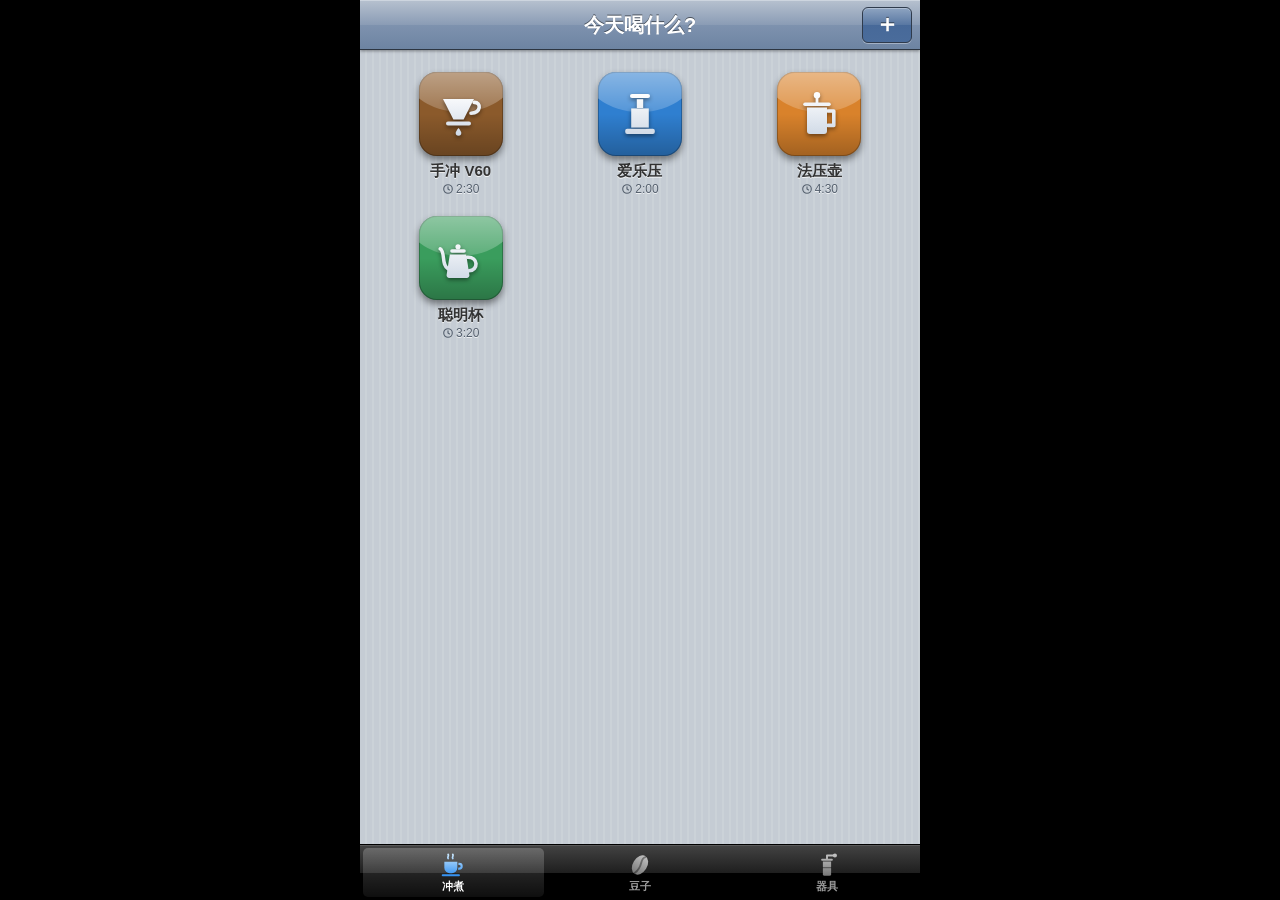
==== index.html @ d9795cc9 "Replace emoji with drawn vector icons and tighten layout for large Android phones Co-Authored-By: Cl" ====
<!doctype html>
<html lang="zh-CN">
<head>
<meta charset="utf-8">
<meta name="viewport" content="width=device-width, initial-scale=1, viewport-fit=cover, user-scalable=no">
<meta name="apple-mobile-web-app-capable" content="yes">
<meta name="theme-color" content="#6d84a2">
<title>冲煮小助手</title>
<style>
:root{
  --ink:#1c1c1c; --muted:#6d6d72; --detail:#385487; --cell:#fff; --cellline:#c8c7cc; --edge:#a9abae;
  --stripe1:#c5ccd4; --stripe2:#cbd2d8;
  --pour:#3aa0f2; --wait:#f0ad25; --stir:#4cc26f; --press:#a57be8; --ready:#f08a3c; --water:#4aa8ea;
}
*{box-sizing:border-box;-webkit-tap-highlight-color:transparent}
html,body{margin:0;height:100%;overflow:hidden;background:#000}
body{font-family:"Helvetica Neue",Helvetica,"PingFang SC","Microsoft YaHei",Arial,sans-serif;color:var(--ink);
  -webkit-user-select:none;user-select:none}
button{font:inherit;color:inherit;border:0;background:none;cursor:pointer;padding:0}
#stage{position:relative;height:100vh;height:100dvh;max-width:560px;margin:0 auto;overflow:hidden;background:#000}
.page{position:absolute;inset:0;display:flex;flex-direction:column;
  background:repeating-linear-gradient(90deg,var(--stripe1) 0 5px,var(--stripe2) 5px 7px)}
.body{flex:1;overflow-y:auto;-webkit-overflow-scrolling:touch;padding:14px 12px 20px}

/* 转场动画:推入、退回、从下方升起 */
.in-push{animation:inR .36s cubic-bezier(.25,.1,.25,1)}
.out-push{animation:outL .36s cubic-bezier(.25,.1,.25,1) forwards}
.in-pop{animation:inL .36s cubic-bezier(.25,.1,.25,1)}
.out-pop{animation:outR .36s cubic-bezier(.25,.1,.25,1) forwards}
.in-up{animation:inU .4s cubic-bezier(.25,.1,.25,1);z-index:2}
.out-down{animation:outD .4s cubic-bezier(.25,.1,.25,1) forwards;z-index:2}
.in-fade{animation:fade .25s ease}
@keyframes inR{from{transform:translateX(100%)}}
@keyframes outL{to{transform:translateX(-100%)}}
@keyframes inL{from{transform:translateX(-100%)}}
@keyframes outR{to{transform:translateX(100%)}}
@keyframes inU{from{transform:translateY(100%)}}
@keyframes outD{to{transform:translateY(100%)}}
@keyframes fade{from{opacity:0}}

/* 导航栏 */
.nav{flex:none;height:calc(50px + env(safe-area-inset-top));padding:env(safe-area-inset-top) 8px 0;
  display:grid;grid-template-columns:1fr auto 1fr;align-items:center;gap:6px;
  background:linear-gradient(#b5c0ce 0%,#8a9cb5 50%,#7e92ae 50%,#6d84a2 100%);
  border-top:1px solid #cdd5df;border-bottom:1px solid #2d3642;box-shadow:0 1px 3px rgba(0,0,0,.4);z-index:1}
.nav h1{margin:0;font-size:20px;font-weight:bold;color:#fff;text-shadow:0 -1px 0 rgba(0,0,0,.5);
  white-space:nowrap;overflow:hidden;text-overflow:ellipsis;max-width:56vw;text-align:center}
.nb{height:36px;min-width:48px;padding:0 12px;border-radius:6px;color:#fff;font-weight:bold;font-size:14px;
  text-shadow:0 -1px 0 rgba(0,0,0,.5);border:1px solid #2f3b4c;
  background:linear-gradient(#8ea4c1 0%,#5877a2 50%,#476999 50%,#4a6c9b 100%);
  box-shadow:0 1px 0 rgba(255,255,255,.35),inset 0 1px 0 rgba(255,255,255,.3)}
.nb:active{background:linear-gradient(#6b7f9a,#2f4a73)}
.nb.back{justify-self:start;padding-left:20px;clip-path:polygon(14px 0,100% 0,100% 100%,14px 100%,0 50%);border-radius:0 7px 7px 0}
.nb.right{justify-self:end}
.nb.plus{font-size:24px;line-height:1;padding:0 12px 3px}

/* 底部标签栏 */
.tabs{flex:none;display:flex;height:calc(56px + env(safe-area-inset-bottom));padding-bottom:env(safe-area-inset-bottom);
  background:linear-gradient(#434343 0%,#1f1f1f 50%,#000 50%,#000 100%);border-top:1px solid #000;box-shadow:inset 0 1px 0 #5a5a5a}
.tabs button{flex:1;margin:3px 3px;border-radius:5px;color:#9a9a9a;font-size:11px;font-weight:bold;
  display:flex;flex-direction:column;align-items:center;justify-content:center;gap:1px}
.tabs button.on{color:#fff;background:linear-gradient(rgba(255,255,255,.22),rgba(255,255,255,.06))}

/* 主屏图标 */
.icons{display:grid;grid-template-columns:repeat(3,1fr);gap:20px 6px;padding:8px 2px}
.app{display:flex;flex-direction:column;align-items:center;gap:6px}
.app:active .ico{filter:brightness(.6)}
.ico{width:84px;height:84px;border-radius:18px;position:relative;display:grid;place-items:center;font-size:48px;
  background:var(--k,#8b5a2b);overflow:hidden;
  box-shadow:0 4px 7px rgba(0,0,0,.45),inset 0 0 0 1px rgba(0,0,0,.25)}
.ico::before{content:"";position:absolute;left:-20%;right:-20%;top:-62%;height:110%;border-radius:50%;
  background:linear-gradient(rgba(255,255,255,.75),rgba(255,255,255,.18))}
.ico::after{content:"";position:absolute;inset:0;background:linear-gradient(rgba(0,0,0,0) 50%,rgba(0,0,0,.25))}
.ico .i{position:relative;z-index:1;filter:drop-shadow(0 2px 2px rgba(0,0,0,.45))}
.ico.sm{width:68px;height:68px;font-size:38px;border-radius:15px}
.app .nm{font-size:15px;font-weight:bold;color:#333;text-shadow:0 1px 0 rgba(255,255,255,.8)}
.app .tm{font-size:12px;color:#55606e;margin-top:-5px;text-shadow:0 1px 0 rgba(255,255,255,.7)}

/* 分组表格 */
.gh{font-size:15px;font-weight:bold;color:#4c566c;text-shadow:0 1px 0 #fff;margin:18px 10px 7px}
.group{background:var(--cell);border:1px solid var(--edge);border-radius:11px;overflow:hidden;box-shadow:0 1px 0 rgba(255,255,255,.8)}
.row{display:flex;align-items:center;gap:10px;min-height:50px;padding:6px 12px;width:100%;text-align:left;
  border-top:1px solid var(--cellline);font-size:17px;font-weight:bold;text-decoration:none;color:var(--ink)}
.row:first-child{border-top:0}
button.row:active,a.row:active{background:linear-gradient(#058cf5,#015de6);color:#fff}
button.row:active .sub,a.row:active .sub,button.row:active .chev{color:#fff}
.row .ri{font-size:24px;width:30px;text-align:center;flex:none}
.row .tx{flex:1;min-width:0}
.row .sub{display:block;font-size:13px;font-weight:normal;color:var(--muted);margin-top:2px}
.row .chev{color:#8e8e93;font-size:24px;flex:none}
.row.add{color:var(--detail)}
.row select{flex:1;min-width:0;height:38px;border:0;background:transparent;font:inherit;font-size:16px;font-weight:normal;
  color:var(--detail);text-align:right;text-align-last:right;direction:rtl}
.row select option{direction:ltr}
.row .rl{flex:none}
.empty{text-align:center;color:#55606e;text-shadow:0 1px 0 rgba(255,255,255,.8);padding:40px 10px 20px}
.empty .e{font-size:64px}.empty .t{font-size:19px;font-weight:bold;margin-top:6px}

/* 配方页 */
.hero{display:flex;align-items:center;gap:14px;padding:2px 4px 12px}
.stepper{flex:1;display:flex;align-items:center;justify-content:space-between;gap:6px}
.stepper .show{flex:1;text-align:center;font-size:28px;min-width:0;white-space:nowrap}
.stepper .show .i{margin:0 1px;filter:drop-shadow(0 1px 0 rgba(255,255,255,.7))}
.rb{width:52px;height:52px;border-radius:50%;flex:none;color:#fff;font-size:30px;font-weight:bold;line-height:1;
  text-shadow:0 -1px 0 rgba(0,0,0,.4);border:1px solid rgba(0,0,0,.45);
  background:linear-gradient(rgba(255,255,255,.55) 0%,rgba(255,255,255,.15) 50%,rgba(255,255,255,0) 50%,rgba(0,0,0,.12) 100%),var(--k,#5877a2);
  box-shadow:0 2px 4px rgba(0,0,0,.4)}
.rb:active{filter:brightness(.7)}
.rb:disabled{opacity:.35}
.tiles{display:grid;grid-template-columns:1fr 1fr;gap:10px}
.tile{background:linear-gradient(#fff,#eef0f3);border:1px solid var(--edge);border-radius:11px;padding:7px 6px;text-align:center;
  box-shadow:0 1px 0 rgba(255,255,255,.8)}
.tile .emo{font-size:26px;line-height:1.2}
.tile .num{font-size:28px;font-weight:bold;line-height:1.15}
.tile .num small{font-size:14px;color:var(--muted);margin-left:2px}
.tile .lab{font-size:13px;color:var(--muted)}
.dots{display:flex;align-items:center;justify-content:center;gap:5px;height:31px}
.dots i{display:block;border-radius:50%;background:#c9ccd1;box-shadow:inset 0 1px 1px rgba(0,0,0,.3)}
.dots i.on{background:#c8732d}
.path{display:flex;flex-wrap:wrap;justify-content:center;align-items:center;gap:5px;margin:12px 0 0;font-size:22px}
.path .arrow{color:#6b7684;font-size:16px;align-self:center}
.foot{flex:none;padding:10px 12px calc(12px + env(safe-area-inset-bottom));
  background:linear-gradient(rgba(197,204,212,0),rgba(150,160,172,.9));}
.big{display:block;width:100%;min-height:58px;border-radius:12px;font-size:23px;font-weight:bold;color:#fff;
  text-shadow:0 -1px 0 rgba(0,0,0,.45);border:1px solid rgba(0,0,0,.5);
  background:linear-gradient(rgba(255,255,255,.5) 0%,rgba(255,255,255,.14) 50%,rgba(255,255,255,0) 50%,rgba(0,0,0,.14) 100%),var(--k,#2ea44f);
  box-shadow:0 2px 5px rgba(0,0,0,.45),inset 0 1px 0 rgba(255,255,255,.4)}
.big:active{filter:brightness(.7)}
.big.red{--k:#d5342b}.big.gray{--k:#7a8798}.big.sm{min-height:48px;font-size:18px}

/* 冲煮画面 */
.page.dark{background:radial-gradient(circle at 50% 30%,#4a4d52,#17181a 75%);color:#fff}
.brew{flex:1;display:flex;flex-direction:column;align-items:center;text-align:center;
  padding:calc(12px + env(safe-area-inset-top)) 14px calc(18px + env(safe-area-inset-bottom));min-height:0}
.btop{display:flex;align-items:center;width:100%;gap:10px}
.steps{display:flex;gap:5px;flex:1;justify-content:center}
.steps i{height:12px;flex:1;max-width:34px;border-radius:6px;background:#0c0c0c;box-shadow:inset 0 1px 2px #000,0 1px 0 rgba(255,255,255,.15)}
.steps i.on{background:linear-gradient(rgba(255,255,255,.5),rgba(255,255,255,0) 55%),var(--c)}
.act{font-size:60px;line-height:1.1;margin-top:auto;animation:bounce .5s cubic-bezier(.3,1.6,.5,1)}
@keyframes bounce{from{transform:scale(.2);opacity:0}}
.say{font-size:34px;font-weight:bold;color:var(--c);line-height:1.2;text-shadow:0 2px 3px rgba(0,0,0,.6)}
.goal{font-size:20px;font-weight:bold;min-height:28px}
.cupwrap{position:relative;margin:14px 0 12px 0}
.cup{width:150px;height:132px;border:6px solid #f2f2f2;border-top:0;border-radius:0 0 44px 44px;position:relative;overflow:hidden;
  background:rgba(255,255,255,.08);box-shadow:0 6px 12px rgba(0,0,0,.5)}
.fill{position:absolute;left:0;right:0;bottom:0;height:0;background:linear-gradient(90deg,rgba(255,255,255,.35),rgba(255,255,255,0) 40%),var(--water)}
.cup .g{position:absolute;inset:0;display:grid;place-items:center;font-size:32px;font-weight:bold;text-shadow:0 2px 3px rgba(0,0,0,.6)}
.cup .g small{font-size:16px}
.handle{position:absolute;right:-34px;top:20px;width:40px;height:58px;border:6px solid #f2f2f2;border-left:0;border-radius:0 32px 32px 0}
.lcd{font-size:56px;font-weight:bold;font-variant-numeric:tabular-nums;line-height:1;padding:6px 22px;border-radius:12px;
  background:linear-gradient(#0b0b0b,#262626);border:1px solid #000;box-shadow:inset 0 2px 6px #000,0 1px 0 rgba(255,255,255,.2);min-width:140px}
.next{font-size:16px;color:#c2c6cc;margin-top:8px;min-height:26px}
.ctrl{display:flex;gap:22px;justify-content:center;align-items:center;margin-top:auto;padding-top:10px}
.rb.xl{width:76px;height:76px;font-size:34px}
.done{flex:1;display:flex;flex-direction:column;align-items:center;justify-content:center;text-align:center;padding:20px}
.done .e{font-size:110px;line-height:1;animation:bounce .7s cubic-bezier(.3,1.6,.5,1)}
.done .t{font-size:38px;font-weight:bold;text-shadow:0 2px 3px rgba(0,0,0,.6)}
.done .left{font-size:17px;color:#d5d8dd;margin:8px 0 26px;min-height:28px}
.done .big+.big{margin-top:14px}

/* 表单 */
.fl{display:flex;align-items:center;gap:8px;min-height:50px;padding:4px 12px;border-top:1px solid var(--cellline);font-size:16px;font-weight:bold}
.fl:first-child{border-top:0}
.fl>span{flex:none;min-width:5.4em}
.fl input,.fl select{flex:1;min-width:0;height:40px;border:0;background:transparent;font:inherit;font-weight:normal;font-size:17px;
  color:var(--detail);-webkit-user-select:text;user-select:text;outline:none}
.seg{flex:1;display:flex;border:1px solid #6b7a90;border-radius:8px;overflow:hidden}
.seg button{flex:1;height:36px;font-size:15px;font-weight:bold;color:#4a5a73;background:linear-gradient(#fff,#dfe3e8);border-left:1px solid #6b7a90}
.seg button:first-child{border-left:0}
.seg button.on{color:#fff;text-shadow:0 -1px 0 rgba(0,0,0,.4);background:linear-gradient(#7c93b5 0%,#5877a2 50%,#476999 50%,#4a6c9b 100%)}
.emos{display:flex;gap:7px;flex-wrap:wrap;padding:10px 12px}
.emos button{width:48px;height:48px;border-radius:10px;border:1px solid var(--edge);background:linear-gradient(#fff,#e6e9ed);font-size:28px;display:grid;place-items:center}
.emos button.on{border:3px solid #015de6}
.srow{display:grid;grid-template-columns:1.35fr 1fr 1fr 44px;gap:5px;padding:6px 8px;border-top:1px solid var(--cellline);align-items:center}
.srow:first-child{border-top:0}
.srow input,.srow select{width:100%;height:40px;border:1px solid #b8bcc2;border-radius:8px;background:#fff;font:inherit;font-size:16px;padding:0 6px;
  color:var(--ink);box-shadow:inset 0 1px 3px rgba(0,0,0,.2);-webkit-user-select:text;user-select:text}
.srow .x{width:36px;height:36px;margin:auto;border-radius:50%;font-size:22px;color:#fff;font-weight:bold;border:1px solid #7d1711;
  background:linear-gradient(#f0837c,#d5342b)}
.shead{display:grid;grid-template-columns:1.35fr 1fr 1fr 44px;gap:5px;font-size:13px;color:#4c566c;padding:0 12px 5px}
.err{color:#b3261e;font-size:16px;font-weight:bold;text-align:center;min-height:26px;margin:12px 0 4px;text-shadow:0 1px 0 rgba(255,255,255,.8)}
.gap{height:14px}
@media (max-height:640px){.act{font-size:44px}.say{font-size:28px}.cup{height:104px}.lcd{font-size:44px}}
.i{width:1em;height:1em;flex:none;vertical-align:-.14em;fill:currentColor;stroke:currentColor;overflow:visible}
.c-blue{fill:url(#g-blue) #1b78dc;stroke:url(#g-blue) #1b78dc}
.c-amber{fill:url(#g-amber) #e8960a;stroke:url(#g-amber) #e8960a}
.c-green{fill:url(#g-green) #27994a;stroke:url(#g-green) #27994a}
.c-purple{fill:url(#g-purple) #7f52c6;stroke:url(#g-purple) #7f52c6}
.c-orange{fill:url(#g-orange) #e56f25;stroke:url(#g-orange) #e56f25}
.c-brown{fill:url(#g-brown) #63391a;stroke:url(#g-brown) #63391a}
.c-red{fill:url(#g-red) #cf2f27;stroke:url(#g-red) #cf2f27}
.c-slate{fill:url(#g-slate) #3f5880;stroke:url(#g-slate) #3f5880}
.c-white{fill:url(#g-white) #cfd9e6;stroke:url(#g-white) #cfd9e6}
.c-gray{fill:url(#g-gray) #737373;stroke:url(#g-gray) #737373}
.c-tabon{fill:url(#g-tabon) #2a8cf2;stroke:url(#g-tabon) #2a8cf2}
.sh{filter:drop-shadow(0 2px 2px rgba(0,0,0,.45))}
.ri{display:grid;place-items:center}.ri .i{font-size:24px;filter:drop-shadow(0 1px 0 rgba(255,255,255,.6))}
.tabs .i{font-size:26px}
.gh .i{font-size:17px;margin-right:4px}
.big .i{font-size:.95em;margin-right:8px;filter:drop-shadow(0 -1px 0 rgba(0,0,0,.4))}
.rb .i{font-size:.8em;vertical-align:-.1em;filter:drop-shadow(0 -1px 0 rgba(0,0,0,.4))}
.fl>span .i{font-size:18px;margin-right:4px}
.next .i{font-size:18px;margin:0 3px}
.done .left .i{font-size:19px;margin-right:4px}
.tm .i{font-size:12px;margin-right:2px}
</style>
</head>
<body>
<div id="stage"></div>
<svg width="0" height="0" style="position:absolute" aria-hidden="true"><defs><linearGradient id="g-blue" gradientUnits="userSpaceOnUse" x1="0" y1="1" x2="0" y2="23"><stop offset="0" stop-color="#8fd0ff"/><stop offset="1" stop-color="#1b78dc"/></linearGradient><linearGradient id="g-amber" gradientUnits="userSpaceOnUse" x1="0" y1="1" x2="0" y2="23"><stop offset="0" stop-color="#ffdc7a"/><stop offset="1" stop-color="#e8960a"/></linearGradient><linearGradient id="g-green" gradientUnits="userSpaceOnUse" x1="0" y1="1" x2="0" y2="23"><stop offset="0" stop-color="#9be8ae"/><stop offset="1" stop-color="#27994a"/></linearGradient><linearGradient id="g-purple" gradientUnits="userSpaceOnUse" x1="0" y1="1" x2="0" y2="23"><stop offset="0" stop-color="#d6bfff"/><stop offset="1" stop-color="#7f52c6"/></linearGradient><linearGradient id="g-orange" gradientUnits="userSpaceOnUse" x1="0" y1="1" x2="0" y2="23"><stop offset="0" stop-color="#ffc694"/><stop offset="1" stop-color="#e56f25"/></linearGradient><linearGradient id="g-brown" gradientUnits="userSpaceOnUse" x1="0" y1="1" x2="0" y2="23"><stop offset="0" stop-color="#b98d63"/><stop offset="1" stop-color="#63391a"/></linearGradient><linearGradient id="g-red" gradientUnits="userSpaceOnUse" x1="0" y1="1" x2="0" y2="23"><stop offset="0" stop-color="#ff9f95"/><stop offset="1" stop-color="#cf2f27"/></linearGradient><linearGradient id="g-slate" gradientUnits="userSpaceOnUse" x1="0" y1="1" x2="0" y2="23"><stop offset="0" stop-color="#93a7c4"/><stop offset="1" stop-color="#3f5880"/></linearGradient><linearGradient id="g-white" gradientUnits="userSpaceOnUse" x1="0" y1="1" x2="0" y2="23"><stop offset="0" stop-color="#ffffff"/><stop offset="1" stop-color="#cfd9e6"/></linearGradient><linearGradient id="g-gray" gradientUnits="userSpaceOnUse" x1="0" y1="1" x2="0" y2="23"><stop offset="0" stop-color="#c6c6c6"/><stop offset="1" stop-color="#737373"/></linearGradient><linearGradient id="g-tabon" gradientUnits="userSpaceOnUse" x1="0" y1="1" x2="0" y2="23"><stop offset="0" stop-color="#d2ecff"/><stop offset="1" stop-color="#2a8cf2"/></linearGradient></defs><symbol id="i-cup" viewBox="0 0 24 24"><path d="M4 9h12v5.5a5 5 0 0 1-5 5H9a5 5 0 0 1-5-5z" stroke="none"/><path d="M17 10h.8a3.2 3.2 0 0 1 0 6.4H16.6l.4-2h.8a1.2 1.2 0 0 0 0-2.4H17z" stroke="none"/><path d="M2.5 20.6h15a.9.9 0 0 1 0 1.8h-15a.9.9 0 0 1 0-1.8z" stroke="none"/><path d="M7.5 2.2c1.1 1.3-1.1 2.2 0 3.8M11.8 2.2c1.1 1.3-1.1 2.2 0 3.8" fill="none" stroke-width="1.6" stroke-linecap="round" stroke-linejoin="round"/></symbol><symbol id="i-v60" viewBox="0 0 24 24"><path d="M3 4.5h15.5l-5.2 10.3H8.2z" stroke="none"/><path d="M5.5 15.8h10.5a1 1 0 0 1 0 2H5.5a1 1 0 0 1 0-2z" stroke="none"/><path d="M10.75 19c.9 1.2 1.4 1.9 1.4 2.5a1.4 1.4 0 0 1-2.8 0c0-.6.5-1.3 1.4-2.5z" stroke="none"/><path d="M18.6 6.2c3.6-.2 3.6 5.2-1.6 5.4" fill="none" stroke-width="1.8" stroke-linecap="round" stroke-linejoin="round"/></symbol><symbol id="i-aero" viewBox="0 0 24 24"><path d="M8 2h8a1 1 0 0 1 0 2H8a1 1 0 0 1 0-2z" stroke="none"/><path d="M10.4 4.6h3.2V9h-3.2z" stroke="none"/><path d="M7.6 9.2h8.8v9.6H7.6z" stroke="none"/><path d="M5.6 19.4h12.8a1 1 0 0 1 1 1v.6a1 1 0 0 1-1 1H5.6a1 1 0 0 1-1-1v-.6a1 1 0 0 1 1-1z" stroke="none"/></symbol><symbol id="i-press" viewBox="0 0 24 24"><circle cx="11" cy="2.6" r="1.6" stroke="none"/><path d="M10.3 3.5h1.4v3h-1.4z" stroke="none"/><path d="M5 6.2h12a.9.9 0 0 1 0 1.8H5a.9.9 0 0 1 0-1.8z" stroke="none"/><path d="M6 8.8h10v11.7a1.5 1.5 0 0 1-1.5 1.5h-7A1.5 1.5 0 0 1 6 20.5z" stroke="none"/><path d="M16.4 10.5h3v7.2h-3" fill="none" stroke-width="1.8" stroke-linecap="round" stroke-linejoin="round"/></symbol><symbol id="i-kettle" viewBox="0 0 24 24"><circle cx="10.5" cy="6.4" r="1.3" stroke="none"/><path d="M7.5 7.6h6a.9.9 0 0 1 0 1.8h-6a.9.9 0 0 1 0-1.8z" stroke="none"/><path d="M6.4 10.2h8.2l1.6 10.3a1.3 1.3 0 0 1-1.3 1.5H6.1a1.3 1.3 0 0 1-1.3-1.5z" stroke="none"/><path d="M5.6 17.5C2 15.6 4.3 9 1.6 7.4" fill="none" stroke-width="1.7" stroke-linecap="round" stroke-linejoin="round"/><path d="M15.2 11.6c5.6-.2 5.6 6.6 .8 6.8" fill="none" stroke-width="1.8" stroke-linecap="round" stroke-linejoin="round"/></symbol><symbol id="i-ice" viewBox="0 0 24 24"><path d="M12 2.5v19M3.8 7.25l16.4 9.5M3.8 16.75l16.4-9.5" fill="none" stroke-width="2" stroke-linecap="round" stroke-linejoin="round"/><path d="M9.6 3.6L12 6l2.4-2.4M9.6 20.4L12 18l2.4 2.4M3.4 10.4l3.3-.9-.9-3.3M20.6 13.6l-3.3.9.9 3.3M3.4 13.6l3.3.9-.9 3.3M20.6 10.4l-3.3-.9.9-3.3" fill="none" stroke-width="1.5" stroke-linecap="round" stroke-linejoin="round"/></symbol><symbol id="i-milk" viewBox="0 0 24 24"><path d="M8.5 2h7a.8.8 0 0 1 .8.8V5l1.6 2.6c.2.4.3.8.3 1.2v11.7a1.5 1.5 0 0 1-1.5 1.5H7.3a1.5 1.5 0 0 1-1.5-1.5V8.8c0-.4.1-.8.3-1.2L7.7 5V2.8a.8.8 0 0 1 .8-.8z" stroke="none"/><path d="M8 5.2h8" fill="none" stroke-width="1.2" stroke-linecap="round" stroke-linejoin="round" style="stroke:#000;stroke-opacity:.38"/></symbol><symbol id="i-leaf" viewBox="0 0 24 24"><path d="M20.5 3C9.5 3 4 8.2 4 15c0 1.3.3 2.5.8 3.6L2.6 20.8a1 1 0 0 0 1.4 1.4l2.1-2.1c1.200.7 2.600 1 4 1 7.200 0 10.400-7.100 10.400-18.100z" stroke="none"/><path d="M7 18C9.500 13 13 9.500 17 7.500" fill="none" stroke-width="1.3" stroke-linecap="round" stroke-linejoin="round" style="stroke:#000;stroke-opacity:.38"/></symbol><symbol id="i-star" viewBox="0 0 24 24"><path d="M12 2l3 6.600 7.200.800-5.400 4.900 1.500 7.100L12 17.800l-6.300 3.600 1.500-7.100L1.800 9.400 9 8.600z" stroke="none"/></symbol><symbol id="i-bean" viewBox="0 0 24 24"><g transform="rotate(32 12 12)"><ellipse cx="12" cy="12" rx="6.6" ry="9.6" stroke="none"/><path d="M12.300 3.200c-4 4.500 3.400 8 -.600 17.600" fill="none" stroke-width="1.7" stroke-linecap="round" stroke-linejoin="round" style="stroke:#000;stroke-opacity:.38"/></g></symbol><symbol id="i-drop" viewBox="0 0 24 24"><path d="M12 2.300c4.200 5.300 6.700 8.900 6.700 12.200a6.700 6.700 0 0 1-13.400 0c0-3.300 2.500-6.900 6.700-12.200z" stroke="none"/></symbol><symbol id="i-wait" viewBox="0 0 24 24"><path d="M6.500 2h11a1 1 0 0 1 0 2h-.300v2.600c0 1.400-.700 2.700-1.800 3.500L13.700 12l1.700 1.900c1.100.800 1.800 2.100 1.800 3.500V20h.300a1 1 0 0 1 0 2h-11a1 1 0 0 1 0-2h.300v-2.600c0-1.400.700-2.700 1.800-3.500L10.300 12 8.600 10.100C7.500 9.300 6.800 8 6.800 6.600V4h-.300a1 1 0 0 1 0-2z" stroke="none"/></symbol><symbol id="i-spoon" viewBox="0 0 24 24"><ellipse cx="8" cy="7.200" rx="4.200" ry="5.800" transform="rotate(-40 8 7.200)" stroke="none"/><path d="M10.800 10.800L20.300 21" fill="none" stroke-width="2.6" stroke-linecap="round" stroke-linejoin="round"/></symbol><symbol id="i-down" viewBox="0 0 24 24"><path d="M10 2h4a.700.700 0 0 1 .700.700V10h3.100a.600.600 0 0 1 .450 1l-5.800 6.500a.600.600 0 0 1-.900 0L5.750 11a.600.600 0 0 1 .450-1h3.100V2.700A.700.700 0 0 1 10 2z" stroke="none"/><path d="M4.500 19.600h15a1.200 1.200 0 0 1 0 2.400h-15a1.200 1.200 0 0 1 0-2.400z" stroke="none"/></symbol><symbol id="i-check" viewBox="0 0 24 24"><path d="M4.500 12.800l5 5L19.500 6.500" fill="none" stroke-width="3.4" stroke-linecap="round" stroke-linejoin="round"/></symbol><symbol id="i-thermo" viewBox="0 0 24 24"><path d="M9.800 4.200a2.200 2.200 0 0 1 4.400 0v8.600a5 5 0 1 1-4.400 0z" stroke="none"/></symbol><symbol id="i-grinder" viewBox="0 0 24 24"><circle cx="19.300" cy="3.200" r="1.900" stroke="none"/><path d="M12 6.500V3.200h6.500" fill="none" stroke-width="1.8" stroke-linecap="round" stroke-linejoin="round"/><path d="M7.500 6.200h9a.900.900 0 0 1 0 1.800h-9a.900.900 0 0 1 0-1.800z" stroke="none"/><path d="M8.200 8.800h7.600v11.700a1.500 1.500 0 0 1-1.500 1.500H9.700a1.500 1.500 0 0 1-1.500-1.500z" stroke="none"/><path d="M8.200 14.500h7.600" fill="none" stroke-width="1.2" stroke-linecap="round" stroke-linejoin="round" style="stroke:#000;stroke-opacity:.38"/></symbol><symbol id="i-filter" viewBox="0 0 24 24"><path d="M3.300 5h17.400a.800.800 0 0 1 .700 1.200L13 20.800a1.150 1.150 0 0 1-2 0L2.600 6.200A.800.800 0 0 1 3.300 5z" stroke="none"/><path d="M12 5.500v15" fill="none" stroke-width="1.2" stroke-linecap="round" stroke-linejoin="round" style="stroke:#000;stroke-opacity:.38"/></symbol><symbol id="i-video" viewBox="0 0 24 24"><path fill-rule="evenodd" stroke="none" d="M4.500 4.500h15A2.500 2.500 0 0 1 22 7v10a2.500 2.500 0 0 1-2.500 2.500h-15A2.500 2.500 0 0 1 2 17V7a2.500 2.500 0 0 1 2.500-2.500zM10 8.300v7.400l6.200-3.700z"/></symbol><symbol id="i-plus" viewBox="0 0 24 24"><path d="M10.400 4h3.200v6.400H20v3.200h-6.400V20h-3.200v-6.400H4v-3.200h6.400z" stroke="none"/></symbol><symbol id="i-play" viewBox="0 0 24 24"><path d="M7.500 4.200a.800.800 0 0 1 1.200-.700l12 7.800a.800.800 0 0 1 0 1.400l-12 7.800a.800.800 0 0 1-1.200-.700z" stroke="none"/></symbol><symbol id="i-pause" viewBox="0 0 24 24"><path d="M6 4h4.200v16H6zM13.800 4H18v16h-4.200z" stroke="none"/></symbol><symbol id="i-skip" viewBox="0 0 24 24"><path d="M4.500 4.500l9.500 7.500-9.500 7.500zM15.500 4.500h3.500v15h-3.500z" stroke="none"/></symbol><symbol id="i-close" viewBox="0 0 24 24"><path d="M6 6l12 12M18 6L6 18" fill="none" stroke-width="3.2" stroke-linecap="round" stroke-linejoin="round"/></symbol><symbol id="i-home" viewBox="0 0 24 24"><path d="M12 2.800l9.300 8.400h-2.600v9.300h-4.500v-6h-4.400v6H5.300v-9.300H2.700z" stroke="none"/></symbol><symbol id="i-repeat" viewBox="0 0 24 24"><path d="M19.200 12.500a7.200 7.200 0 1 1-2.400-5.700" fill="none" stroke-width="2.6" stroke-linecap="round" stroke-linejoin="round"/><path d="M20.500 2.500v6.800h-6.800z" stroke="none"/></symbol><symbol id="i-trash" viewBox="0 0 24 24"><path d="M9.300 2.800h5.400l.900 1.900H20v2.100H4V4.700h4.400zM5.800 8.400h12.400l-.900 12.300a1.400 1.400 0 0 1-1.400 1.300H8.100a1.400 1.400 0 0 1-1.400-1.300z" stroke="none"/></symbol><symbol id="i-clock" viewBox="0 0 24 24"><circle cx="12" cy="12" r="8.600" fill="none" stroke-width="2.200"/><path d="M12 7.500V12l3 2" fill="none" stroke-width="2.2" stroke-linecap="round" stroke-linejoin="round"/></symbol></svg>
<script>
const TYPES = {
  ready:{icon:'check', k:'orange', label:'准备好',  c:'var(--ready)'},
  pour: {icon:'drop', k:'blue', label:'倒水',    c:'var(--pour)'},
  wait: {icon:'wait', k:'amber', label:'等一等',  c:'var(--wait)'},
  stir: {icon:'spoon', k:'green', label:'搅一搅',  c:'var(--stir)'},
  press:{icon:'down', k:'purple', label:'往下压',  c:'var(--press)'},
};
const GRIND = ['很细','细','中等','粗','很粗'];
const EMOJIS = ['cup','v60','aero','press','kettle','ice','milk','leaf','star'];
const OLD = {'☕':'cup','🫖':'kettle','🧊':'ice','🥛':'milk','🍵':'leaf','🧪':'aero','🏺':'press','⭐':'star'};
const I = (name, cls) => `<svg class="i ${cls || ''}" aria-hidden="true"><use href="#i-${name}"/></svg>`;
const tI = (t, plain) => I(TYPES[t].icon, plain ? '' : 'c-' + TYPES[t].k);
const rIcon = r => OLD[r.emo] || (EMOJIS.includes(r.emo) ? r.emo : 'cup');
const COLORS = ['#8b5a2b','#2f7fd0','#d9822b','#3a9d5d','#8457c9','#c93f3f','#2a9d9d','#566579'];
const KINDS = {
  grinder:{icon:'grinder', label:'磨豆机'},
  dripper:{icon:'v60', label:'滤杯'},
  filter: {icon:'filter', label:'滤纸'},
};
const ROAST = ['浅','中','深'];
// 所有克数都按 1 杯计算
const SEED = [
  {id:'v60', name:'手冲 V60', emo:'v60', coffee:15, water:240, temp:92, grind:1, video:'', steps:[
    {t:'pour',s:10,to:30,label:'慢慢倒水'},{t:'wait',s:25},
    {t:'pour',s:25,to:150},{t:'wait',s:15},
    {t:'pour',s:25,to:240},{t:'wait',s:50,label:'等水滴完'}]},
  {id:'aero', name:'爱乐压', emo:'aero', coffee:15, water:220, temp:85, grind:1, video:'', steps:[
    {t:'pour',s:15,to:220},{t:'stir',s:10},{t:'wait',s:65},{t:'press',s:30}]},
  {id:'french', name:'法压壶', emo:'press', coffee:15, water:250, temp:93, grind:3, video:'', steps:[
    {t:'pour',s:20,to:250},{t:'wait',s:220},{t:'stir',s:10},{t:'press',s:20}]},
  {id:'clever', name:'聪明杯', emo:'kettle', coffee:15, water:240, temp:90, grind:2, video:'', steps:[
    {t:'pour',s:20,to:240},{t:'wait',s:120},{t:'wait',s:60,label:'放到杯子上'}]},
];

const stage = document.getElementById('stage');
const esc = s => String(s ?? '').replace(/[&<>"']/g, c => ({'&':'&amp;','<':'&lt;','>':'&gt;','"':'&quot;',"'":'&#39;'}[c]));
const fmt = s => { s = Math.max(0, Math.ceil(s)); return s >= 60 ? Math.floor(s/60) + ':' + String(s%60).padStart(2,'0') : String(s); };
const total = r => r.steps.reduce((a,x) => a + x.s, 0);
const clone = o => JSON.parse(JSON.stringify(o));
const okUrl = u => /^https?:\/\/\S+$/i.test(u || '');

const KEY = 'brew.db';
let db = null;
try { db = JSON.parse(localStorage.getItem(KEY)); } catch(e) {}
if (!db || !Array.isArray(db.recipes)) db = {recipes:clone(SEED), beans:[], gear:[]};
db.beans = db.beans || []; db.gear = db.gear || [];
const save = () => { try { localStorage.setItem(KEY, JSON.stringify(db)); } catch(e) {} };

let cur = null, cups = 1, draft = null, F = null, brew = null, timer = null, audio = null, lock = null;

/* ---------- 画面切换 ---------- */
function show(html, anim, cls){
  const pages = [...stage.children], old = pages.pop();
  pages.forEach(p => p.remove());
  const pg = document.createElement('div');
  pg.className = 'page' + (cls ? ' ' + cls : '');
  pg.innerHTML = html;
  if (!old || !anim) {
    const st = old && old.querySelector('.body') ? old.querySelector('.body').scrollTop : 0;
    if (old) old.remove();
    stage.appendChild(pg);
    const b = pg.querySelector('.body'); if (b && anim === 0) b.scrollTop = st;
    return;
  }
  if (anim === 'down') { stage.insertBefore(pg, old); old.classList.add('out-down'); }
  else {
    stage.appendChild(pg); pg.classList.add('in-' + anim);
    if (anim === 'push' || anim === 'pop') old.classList.add('out-' + anim);
  }
  setTimeout(() => old.remove(), 420);
}
const nav = (title, left, right) => `<div class="nav">
  ${left ? `<button class="nb back" data-act="${left.act}">${esc(left.label)}</button>` : '<span></span>'}
  <h1>${esc(title)}</h1>
  ${right ? `<button class="nb right ${right.plus ? 'plus' : ''}" data-act="${right.act}" aria-label="${esc(right.aria || right.label)}">${esc(right.label)}</button>` : '<span></span>'}</div>`;
const tabs = on => `<div class="tabs">` + [['brew','cup','冲煮'],['beans','bean','豆子'],['gear','grinder','器具']].map(t =>
  `<button data-act="tab" data-tab="${t[0]}" class="${t[0]===on?'on':''}">${I(t[1], t[0]===on ? 'c-tabon' : 'c-gray')}${t[2]}</button>`).join('') + `</div>`;
const ico = (r, sm) => `<div class="ico ${sm ? 'sm' : ''}" style="--k:${COLORS[Math.max(0, db.recipes.indexOf(r)) % COLORS.length]}">${I(rIcon(r), 'c-white')}</div>`;

/* ---------- 冲煮(首页) ---------- */
function home(anim){
  stopBrew();
  show(nav('今天喝什么?', null, {act:'newRecipe', label:'＋', plus:true, aria:'新配方'}) +
    `<div class="body">` + (db.recipes.length ? `<div class="icons">` + db.recipes.map(r =>
      `<button class="app" data-act="open" data-id="${esc(r.id)}">${ico(r)}<div class="nm">${esc(r.name)}</div><div class="tm">${I('clock')}${fmt(total(r))}</div></button>`).join('') + `</div>`
      : `<div class="empty"><div class="e">${I('cup','c-slate')}</div><div class="t">还没有配方</div></div><button class="big" data-act="newRecipe">＋ 新配方</button>`) +
    `</div>` + tabs('brew'), anim);
}

/* ---------- 配方页 ---------- */
function dots(n){
  return `<div class="dots">` + [0,1,2,3,4].map(i => { const d = 8 + i*5; return `<i class="${i===n?'on':''}" style="width:${d}px;height:${d}px"></i>`; }).join('') + `</div>`;
}
function pick(icon, k2, label, key, list, nameOf){
  return `<label class="row"><span class="ri">${I(icon, k2)}</span><span class="rl">${label}</span>
    <select data-pick="${key}"><option value="">不选</option>${list.map(x => `<option value="${esc(x.id)}" ${cur[key]===x.id?'selected':''}>${esc(nameOf(x))}</option>`).join('')}</select></label>`;
}
function recipe(anim){
  const r = cur, g = k => db.gear.filter(x => x.kind === k);
  show(nav(r.name, {act:'home', label:'返回'}, {act:'editRecipe', label:'修改'}) + `<div class="body">
    <div class="hero">${ico(r, true)}
      <div class="stepper">
        <button class="rb" data-act="less" ${cups<=1?'disabled':''} aria-label="少一杯">−</button>
        <div class="show" aria-label="${cups} 杯">${I('cup','c-brown').repeat(cups)}</div>
        <button class="rb" data-act="more" ${cups>=4?'disabled':''} aria-label="多一杯">+</button>
      </div></div>
    <div class="tiles">
      <div class="tile"><div class="emo">${I('bean','c-brown')}</div><div class="num">${Math.round(r.coffee*cups)}<small>克</small></div><div class="lab">咖啡粉</div></div>
      <div class="tile"><div class="emo">${I('drop','c-blue')}</div><div class="num">${Math.round(r.water*cups)}<small>克</small></div><div class="lab">水</div></div>
      <div class="tile"><div class="emo">${I('thermo','c-red')}</div><div class="num">${r.temp}<small>°C</small></div><div class="lab">水温</div></div>
      <div class="tile">${dots(r.grind)}<div class="num" style="font-size:21px;line-height:1.6">${GRIND[r.grind]}</div><div class="lab">磨多细</div></div>
    </div>
    <div class="path">${r.steps.map(s => tI(s.t)).join('<span class="arrow">›</span>')}</div>
    ${okUrl(r.video) ? `<div class="gh">视频</div><div class="group"><a class="row" href="${esc(r.video)}" target="_blank" rel="noopener"><span class="ri">${I('video','c-red')}</span><span class="tx">看视频怎么做</span><span class="chev">›</span></a></div>` : ''}
    <div class="gh">今天用什么</div>
    <div class="group">
      ${pick('bean','c-brown','豆子','bean',db.beans, b => b.name + ' (剩' + Math.round(b.grams || 0) + '克)')}
      ${pick(KINDS.grinder.icon,'c-slate','磨豆机','grinder',g('grinder'), x => x.name)}
      ${pick(KINDS.dripper.icon,'c-slate','滤杯','dripper',g('dripper'), x => x.name)}
      ${pick(KINDS.filter.icon,'c-slate','滤纸','filter',g('filter'), x => x.name)}
    </div></div>
    <div class="foot"><button class="big" data-act="start">${I('play')}开始</button></div>`, anim);
}

/* ---------- 冲煮计时 ---------- */
function beep(n){
  if (!audio) return;
  try {
    for (let i = 0; i < n; i++) {
      const o = audio.createOscillator(), g = audio.createGain(), t = audio.currentTime + i*0.22;
      o.frequency.value = n > 1 ? 1040 : 880; o.connect(g); g.connect(audio.destination);
      g.gain.setValueAtTime(0.25, t); g.gain.exponentialRampToValueAtTime(0.001, t + 0.18);
      o.start(t); o.stop(t + 0.2);
    }
    if (navigator.vibrate) navigator.vibrate(n > 1 ? [150,80,150,80,300] : 150);
  } catch(e) {}
}
function startBrew(anim){
  try { audio = audio || new (window.AudioContext || window.webkitAudioContext)(); audio.resume(); } catch(e) {}
  try { navigator.wakeLock && navigator.wakeLock.request('screen').then(l => lock = l).catch(() => {}); } catch(e) {}
  clearInterval(timer);
  brew = { steps:[{t:'ready', s:3}].concat(cur.steps), i:0, el:0, last:performance.now(), paused:false };
  drawStep(anim);
  timer = setInterval(tick, 100);
}
function stopBrew(){
  clearInterval(timer); timer = null; brew = null;
  if (lock) { try { lock.release(); } catch(e) {} lock = null; }
}
function waterBefore(i){
  let w = 0; for (let k = 0; k < i; k++) if (brew.steps[k].t === 'pour') w = brew.steps[k].to; return w;
}
function drawStep(anim){
  const s = brew.steps[brew.i], T = TYPES[s.t], nx = brew.steps[brew.i+1];
  const goal = s.t === 'pour' ? `秤上到 ${Math.round(s.to*cups)} 克` : s.t === 'ready' ? `放好 ${Math.round(cur.coffee*cups)} 克咖啡粉` : '';
  show(`<div class="brew" style="--c:${T.c}">
    <div class="btop"><button class="rb" style="--k:#7a8798" data-act="quit" aria-label="退出">${I('close')}</button>
      <div class="steps">${brew.steps.slice(1).map((_,k) => `<i class="${k < brew.i ? 'on' : ''}"></i>`).join('')}</div>
      <div style="width:52px"></div></div>
    <div class="act">${tI(s.t)}</div>
    <div class="say">${esc(s.label || T.label)}</div>
    <div class="goal">${goal}</div>
    <div class="cupwrap"><div class="cup"><div class="fill"></div><div class="g"><span><span class="gn">0</span><small> 克</small></span></div></div><div class="handle"></div></div>
    <div class="lcd"></div>
    <div class="next">${nx ? '下一步 ' + tI(nx.t) + esc(nx.label || TYPES[nx.t].label) : '马上好啦'}</div>
    <div class="ctrl">
      <button class="rb xl pp" style="--k:${T.c}" data-act="pause" aria-label="暂停或继续">${I(brew.paused ? 'play' : 'pause')}</button>
      <button class="rb" style="--k:#7a8798" data-act="skip" aria-label="下一步">${I('skip')}</button>
    </div></div>`, anim, 'dark');
  paint();
}
function paint(){
  const pg = stage.querySelector('.page.dark:not(.out-down)'); if (!pg || !brew) return;
  const s = brew.steps[brew.i], before = waterBefore(brew.i);
  const p = Math.min(1, brew.el / s.s);
  const w = s.t === 'pour' ? before + (s.to - before) * p : before;
  const f = pg.querySelector('.fill'); if (!f) return;
  f.style.height = (cur.water ? Math.min(1, w / cur.water) * 88 : 0) + '%';
  pg.querySelector('.gn').textContent = Math.round(w * cups);
  pg.querySelector('.lcd').textContent = fmt(s.s - brew.el);
}
function nextStep(){
  brew.i++; brew.el = 0;
  if (brew.i >= brew.steps.length) { beep(3); stopBrew(); return done(); }
  beep(1); drawStep();
}
function tick(){
  if (!brew) return;
  const now = performance.now();
  if (!brew.paused) brew.el += (now - brew.last) / 1000;
  brew.last = now;
  if (brew.el >= brew.steps[brew.i].s) nextStep(); else paint();
}
function done(){
  let left = '';
  const b = db.beans.find(x => x.id === cur.bean);
  if (b) { b.grams = Math.max(0, Math.round((b.grams || 0) - cur.coffee * cups)); save(); left = `${I('bean','c-brown')}${esc(b.name)} 还剩 ${b.grams} 克`; }
  show(`<div class="done"><div class="e">${I('cup','c-white sh')}</div><div class="t">好啦!</div><div class="left">${left}</div>
    <button class="big" data-act="again">${I('repeat')}再来一杯</button>
    <button class="big gray" data-act="home2">${I('home')}回首页</button></div>`, 'fade', 'dark');
}

/* ---------- 豆子 ---------- */
function days(d){ const t = Date.parse(d); return isNaN(t) ? null : Math.floor((Date.now() - t) / 864e5); }
function beans(anim){
  show(nav('我的豆子', null, {act:'newBean', label:'＋', plus:true, aria:'添加豆子'}) + `<div class="body">` +
    (db.beans.length ? `<div class="group">` + db.beans.map(b => { const n = days(b.roastDate);
      return `<button class="row" data-act="editBean" data-id="${esc(b.id)}"><span class="ri">${I('bean','c-brown')}</span>
        <span class="tx">${esc(b.name)}<span class="sub">${[b.roaster, b.origin, ROAST[b.roast] + '烘', n !== null && n >= 0 ? '烘好第 ' + n + ' 天' : '', '剩 ' + Math.round(b.grams || 0) + ' 克'].filter(Boolean).map(esc).join(' · ')}</span></span>
        <span class="chev">›</span></button>`; }).join('') + `</div>`
     : `<div class="empty"><div class="e">${I('bean','c-slate')}</div><div class="t">还没有豆子</div></div><button class="big" data-act="newBean">＋ 添加豆子</button>`) +
    `</div>` + tabs('beans'), anim);
}
const BEAN_FIELDS = [
  {k:'name', label:'名字', ph:'比如 耶加雪菲'}, {k:'roaster', label:'烘豆商', ph:'选填'}, {k:'origin', label:'产地', ph:'选填'},
  {k:'roast', label:'烘焙度', type:'seg', opts:ROAST}, {k:'roastDate', label:'烘焙日期', type:'date'},
  {k:'grams', label:'还剩(克)', type:'number'}, {k:'note', label:'备注', ph:'风味、心得…'},
];
function beanForm(b){
  F = {title: b ? '修改豆子' : '新豆子', fields:BEAN_FIELDS, isNew:!b, back:beans,
    obj: b ? clone(b) : {id:'', name:'', roaster:'', origin:'', roast:1, roastDate:'', grams:200, note:''},
    save(o){ if (!(o.grams >= 0)) o.grams = 0; put(db.beans, o, 'b'); },
    del(o){ db.beans = db.beans.filter(x => x.id !== o.id); }};
  drawForm('push');
}

/* ---------- 器具 ---------- */
function gear(anim){
  show(nav('我的器具') + `<div class="body">` + Object.keys(KINDS).map(k => `<div class="gh">${I(KINDS[k].icon)}${KINDS[k].label}</div><div class="group">` +
    db.gear.filter(x => x.kind === k).map(x => `<button class="row" data-act="editGear" data-id="${esc(x.id)}"><span class="ri">${I(KINDS[k].icon,'c-slate')}</span>
      <span class="tx">${esc(x.name)}${x.note ? `<span class="sub">${esc(x.note)}</span>` : ''}</span><span class="chev">›</span></button>`).join('') +
    `<button class="row add" data-act="newGear" data-kind="${k}"><span class="ri">${I('plus','c-green')}</span><span class="tx">添加${KINDS[k].label}</span></button></div>`).join('') +
    `</div>` + tabs('gear'), anim);
}
function gearForm(x, kind){
  kind = x ? x.kind : kind;
  F = {title:(x ? '修改' : '新') + KINDS[kind].label, isNew:!x, back:gear,
    fields:[{k:'name', label:'名字', ph: kind === 'grinder' ? '比如 C40' : kind === 'dripper' ? '比如 V60 01' : '比如 漂白 01 号'},
            {k:'note', label:'备注', ph: kind === 'grinder' ? '常用刻度…' : '选填'}],
    obj: x ? clone(x) : {id:'', kind, name:'', note:''},
    save(o){ put(db.gear, o, 'g'); }, del(o){ db.gear = db.gear.filter(y => y.id !== o.id); }};
  drawForm('push');
}

/* ---------- 通用表单 ---------- */
function put(list, o, prefix){
  if (o.id) list[list.findIndex(x => x.id === o.id)] = o;
  else { o.id = prefix + Date.now(); list.push(o); }
}
function drawForm(anim, err){
  const o = F.obj;
  show(nav(F.title, {act:'formBack', label:'返回'}, {act:'formSave', label:'保存'}) + `<div class="body"><div class="group">` +
    F.fields.map(f => `<label class="fl"><span>${f.label}</span>` + (f.type === 'seg'
      ? `<div class="seg">${f.opts.map((t,i) => `<button type="button" data-act="seg" data-k="${f.k}" data-v="${i}" class="${o[f.k]===i?'on':''}">${t}</button>`).join('')}</div>`
      : `<input data-ff="${f.k}" type="${f.type || 'text'}" ${f.type === 'number' ? 'inputmode="decimal"' : ''} value="${esc(o[f.k])}" placeholder="${esc(f.ph || '')}">`) + `</label>`).join('') +
    `</div><div class="err">${err || ''}</div>
    <button class="big" data-act="formSave">${I('check')}保存</button>
    ${F.isNew ? '' : `<div class="gap"></div><button class="big red sm" data-act="formDel">${I('trash')}删除</button>`}</div>`, anim === undefined ? 0 : anim);
}

/* ---------- 配方编辑 ---------- */
function editRecipe(r){
  draft = r ? clone(r) : {id:'', name:'', emo:'cup', coffee:15, water:240, temp:92, grind:2, video:'',
    steps:[{t:'pour',s:10,to:30},{t:'wait',s:25},{t:'pour',s:30,to:240},{t:'wait',s:60}]};
  drawEdit('push');
}
function drawEdit(anim, err){
  const d = draft;
  show(nav(d.id ? '修改配方' : '新配方', {act:'editBack', label:'返回'}, {act:'saveRecipe', label:'保存'}) + `<div class="body">
    <div class="group"><label class="fl"><span>名字</span><input data-f="name" value="${esc(d.name)}" placeholder="我的配方" maxlength="12"></label></div>
    <div class="gh">图标</div>
    <div class="group"><div class="emos">${EMOJIS.map(e => `<button data-act="emo" data-e="${e}" class="${e===rIcon(d)?'on':''}" aria-label="${e}">${I(e,'c-slate')}</button>`).join('')}</div></div>
    <div class="gh">一杯的用量</div>
    <div class="group">
      <label class="fl"><span>${I('bean','c-brown')}咖啡粉(克)</span><input data-f="coffee" type="number" inputmode="decimal" value="${esc(d.coffee)}"></label>
      <label class="fl"><span>${I('drop','c-blue')}水(克)</span><input data-f="water" type="number" inputmode="decimal" value="${esc(d.water)}"></label>
      <label class="fl"><span>${I('thermo','c-red')}水温(°C)</span><input data-f="temp" type="number" inputmode="decimal" value="${esc(d.temp)}"></label>
      <label class="fl"><span>${I('grinder','c-slate')}磨多细</span><div class="seg">${GRIND.map((g,i) => `<button type="button" data-act="grind" data-v="${i}" class="${i===d.grind?'on':''}" style="font-size:13px">${g}</button>`).join('')}</div></label>
    </div>
    <div class="gh">步骤</div>
    <div class="shead"><span>做什么</span><span>多少秒</span><span>倒到几克</span><span></span></div>
    <div class="group">${d.steps.map((s,i) => `<div class="srow">
      <select data-s="${i}" data-k="t">${['pour','wait','stir','press'].map(t => `<option value="${t}" ${t===s.t?'selected':''}>${TYPES[t].label}</option>`).join('')}</select>
      <input data-s="${i}" data-k="s" type="number" inputmode="numeric" value="${esc(s.s)}" aria-label="秒">
      ${s.t === 'pour' ? `<input data-s="${i}" data-k="to" type="number" inputmode="decimal" value="${esc(s.to)}" aria-label="倒到几克">` : '<span></span>'}
      <button class="x" data-act="rmstep" data-i="${i}" aria-label="删掉这一步">−</button></div>`).join('')}
      <button class="row add" data-act="addstep"><span class="ri">${I('plus','c-green')}</span><span class="tx">加一步</span></button></div>
    <div class="gh">${I('video')}视频链接</div>
    <div class="group"><label class="fl"><input data-f="video" type="url" inputmode="url" value="${esc(d.video)}" placeholder="贴上 BBB 啡常好咖 的视频网址"></label></div>
    <div class="err">${err || ''}</div>
    <button class="big" data-act="saveRecipe">${I('check')}保存</button>
    ${d.id ? `<div class="gap"></div><button class="big red sm" data-act="delRecipe">${I('trash')}删除配方</button>` : ''}</div>`, anim === undefined ? 0 : anim);
}
function saveRecipe(){
  const d = draft, bad = m => drawEdit(0, m);
  d.name = (d.name || '').trim(); d.video = (d.video || '').trim();
  if (!d.name) return bad('先起个名字');
  if (!(d.coffee > 0) || !(d.water > 0)) return bad('咖啡粉和水要大于 0');
  if (!(d.temp > 0)) return bad('填一下水温');
  if (!d.steps.length) return bad('至少要有一步');
  for (const s of d.steps) {
    if (!(s.s > 0)) return bad('每一步的秒数要大于 0');
    if (s.t === 'pour') { if (!(s.to > 0)) return bad('倒水的步骤要填倒到几克'); } else delete s.to;
  }
  if (d.video && !okUrl(d.video)) return bad('视频链接要以 http 开头');
  put(db.recipes, d, 'r'); save(); cur = d; draft = null; recipe('pop');
}

/* ---------- 事件 ---------- */
const ACT = {
  tab(b){ ({brew:home, beans, gear})[b.dataset.tab](); },
  home(){ home('pop'); },
  home2(){ home('fade'); },
  open(b){ cur = db.recipes.find(r => r.id === b.dataset.id); cups = 1; recipe('push'); },
  less(){ cups = Math.max(1, cups-1); recipe(0); },
  more(){ cups = Math.min(4, cups+1); recipe(0); },
  start(){ startBrew('up'); },
  again(){ startBrew('fade'); },
  quit(){ stopBrew(); recipe('down'); },
  pause(b){ brew.paused = !brew.paused; brew.last = performance.now(); b.innerHTML = I(brew.paused ? 'play' : 'pause'); },
  skip(){ nextStep(); },
  newRecipe(){ editRecipe(null); },
  editRecipe(){ editRecipe(cur); },
  editBack(){ draft.id ? recipe('pop') : home('pop'); draft = null; },
  saveRecipe,
  delRecipe(){ if (confirm('删掉「' + cur.name + '」?')) { db.recipes = db.recipes.filter(r => r.id !== draft.id); save(); draft = null; home('pop'); } },
  emo(b){ draft.emo = b.dataset.e; drawEdit(); },
  grind(b){ draft.grind = +b.dataset.v; drawEdit(); },
  addstep(){ draft.steps.push({t:'wait', s:30}); drawEdit(); },
  rmstep(b){ draft.steps.splice(+b.dataset.i, 1); drawEdit(); },
  newBean(){ beanForm(null); },
  editBean(b){ beanForm(db.beans.find(x => x.id === b.dataset.id)); },
  newGear(b){ gearForm(null, b.dataset.kind); },
  editGear(b){ gearForm(db.gear.find(x => x.id === b.dataset.id)); },
  seg(b){ F.obj[b.dataset.k] = +b.dataset.v; drawForm(); },
  formBack(){ F.back('pop'); },
  formSave(){
    F.obj.name = (F.obj.name || '').trim();
    if (!F.obj.name) return drawForm(0, '先起个名字');
    F.save(F.obj); save(); F.back('pop');
  },
  formDel(){ if (confirm('删掉「' + F.obj.name + '」?')) { F.del(F.obj); save(); F.back('pop'); } },
};
stage.addEventListener('click', e => {
  const b = e.target.closest('[data-act]'); if (!b || b.closest('.out-push,.out-pop,.out-down')) return;
  if (b.tagName === 'BUTTON') e.preventDefault();
  ACT[b.dataset.act](b);
});
function onField(e){
  const el = e.target, num = v => v === '' ? NaN : parseFloat(v);
  if (el.dataset.pick) { cur[el.dataset.pick] = el.value || null; save(); }
  else if (el.dataset.ff && F) { F.obj[el.dataset.ff] = el.type === 'number' ? num(el.value) : el.value; }
  else if (el.dataset.f && draft) { draft[el.dataset.f] = el.type === 'number' ? num(el.value) : el.value; }
  else if (el.dataset.s !== undefined && draft) {
    const s = draft.steps[+el.dataset.s], k = el.dataset.k;
    if (k === 't') { if (e.type !== 'change') return; s.t = el.value; if (s.t === 'pour' && !s.to) s.to = draft.water; drawEdit(); }
    else s[k] = num(el.value);
  }
}
stage.addEventListener('input', onField);
stage.addEventListener('change', onField);

home();
</script>
</body>
</html>
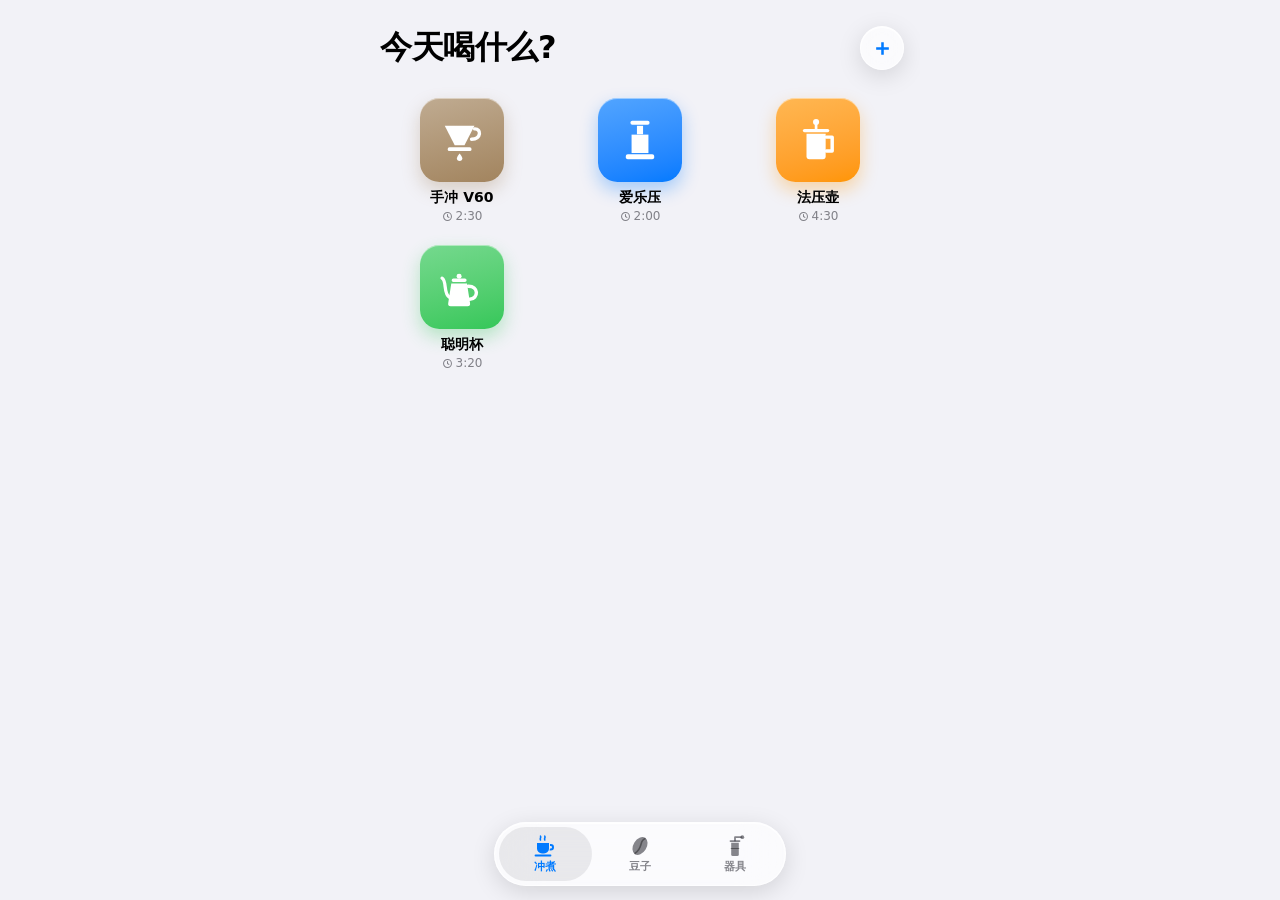
==== commit 811fa70a: "Restyle app to the current iOS look with light and dark themes Co-Authored-By: Claude Fable 5.2 <nor" ====
--- a/index.html
+++ b/index.html
@@ -4,210 +4,203 @@
 <meta charset="utf-8">
 <meta name="viewport" content="width=device-width, initial-scale=1, viewport-fit=cover, user-scalable=no">
 <meta name="apple-mobile-web-app-capable" content="yes">
-<meta name="theme-color" content="#6d84a2">
+<meta name="theme-color" content="#f2f2f7" media="(prefers-color-scheme: light)">
+<meta name="theme-color" content="#000000" media="(prefers-color-scheme: dark)">
 <title>冲煮小助手</title>
 <style>
 :root{
-  --ink:#1c1c1c; --muted:#6d6d72; --detail:#385487; --cell:#fff; --cellline:#c8c7cc; --edge:#a9abae;
-  --stripe1:#c5ccd4; --stripe2:#cbd2d8;
-  --pour:#3aa0f2; --wait:#f0ad25; --stir:#4cc26f; --press:#a57be8; --ready:#f08a3c; --water:#4aa8ea;
-}
+  --bg:#f2f2f7; --cell:#fff; --ink:#000; --muted:rgba(60,60,67,.62); --line:rgba(60,60,67,.16); --fill:rgba(120,120,128,.14);
+  --tint:#007aff; --green:#34c759; --red:#ff3b30; --segon:#fff;
+  --glass:rgba(255,255,255,.66); --glassline:rgba(255,255,255,.8); --shadow:0 6px 24px rgba(0,0,0,.13);
+  --pour:#0a84ff; --wait:#ff9f0a; --stir:#30d158; --press:#bf5af2; --ready:#ff9f0a; --water:#0a84ff;
+  color-scheme:light dark;
+}
+@media (prefers-color-scheme:dark){:root{
+  --bg:#000; --cell:#1c1c1e; --ink:#fff; --muted:rgba(235,235,245,.62); --line:rgba(84,84,88,.6); --fill:rgba(120,120,128,.3);
+  --tint:#0a84ff; --green:#30d158; --red:#ff453a; --segon:#636366;
+  --glass:rgba(50,50,54,.66); --glassline:rgba(255,255,255,.14); --shadow:0 6px 24px rgba(0,0,0,.55);
+}}
 *{box-sizing:border-box;-webkit-tap-highlight-color:transparent}
-html,body{margin:0;height:100%;overflow:hidden;background:#000}
-body{font-family:"Helvetica Neue",Helvetica,"PingFang SC","Microsoft YaHei",Arial,sans-serif;color:var(--ink);
-  -webkit-user-select:none;user-select:none}
-button{font:inherit;color:inherit;border:0;background:none;cursor:pointer;padding:0}
-#stage{position:relative;height:100vh;height:100dvh;max-width:560px;margin:0 auto;overflow:hidden;background:#000}
-.page{position:absolute;inset:0;display:flex;flex-direction:column;
-  background:repeating-linear-gradient(90deg,var(--stripe1) 0 5px,var(--stripe2) 5px 7px)}
-.body{flex:1;overflow-y:auto;-webkit-overflow-scrolling:touch;padding:14px 12px 20px}
-
-/* 转场动画:推入、退回、从下方升起 */
-.in-push{animation:inR .36s cubic-bezier(.25,.1,.25,1)}
-.out-push{animation:outL .36s cubic-bezier(.25,.1,.25,1) forwards}
-.in-pop{animation:inL .36s cubic-bezier(.25,.1,.25,1)}
-.out-pop{animation:outR .36s cubic-bezier(.25,.1,.25,1) forwards}
-.in-up{animation:inU .4s cubic-bezier(.25,.1,.25,1);z-index:2}
-.out-down{animation:outD .4s cubic-bezier(.25,.1,.25,1) forwards;z-index:2}
-.in-fade{animation:fade .25s ease}
+html,body{margin:0;height:100%;overflow:hidden;background:var(--bg)}
+body{font-family:-apple-system,"SF Pro Text","SF Pro Display",system-ui,"PingFang SC","Helvetica Neue",Roboto,"Noto Sans SC",sans-serif;
+  color:var(--ink);-webkit-user-select:none;user-select:none;-webkit-font-smoothing:antialiased}
+button{font:inherit;color:inherit;border:0;background:none;cursor:pointer;padding:0;transition:transform .18s cubic-bezier(.3,1.5,.5,1),opacity .15s}
+button:active{transform:scale(.94);opacity:.75}
+#stage{position:relative;height:100vh;height:100dvh;max-width:560px;margin:0 auto;overflow:hidden;background:var(--bg)}
+.page{position:absolute;inset:0;display:flex;flex-direction:column;background:var(--bg)}
+.body{flex:1;overflow-y:auto;-webkit-overflow-scrolling:touch;padding:6px 16px 28px}
+.page:has(.tabs) .body{padding-bottom:112px}
+.glass,.nb,.tabs{background:var(--glass);-webkit-backdrop-filter:blur(22px) saturate(180%);backdrop-filter:blur(22px) saturate(180%);
+  border:1px solid var(--glassline);box-shadow:var(--shadow),inset 0 1px 0 var(--glassline)}
+
+/* 转场 */
+.in-push{animation:inR .42s cubic-bezier(.2,.85,.25,1);box-shadow:-12px 0 40px rgba(0,0,0,.12)}
+.out-push{animation:outL .42s cubic-bezier(.2,.85,.25,1) forwards}
+.in-pop{animation:inL .42s cubic-bezier(.2,.85,.25,1)}
+.out-pop{animation:outR .42s cubic-bezier(.2,.85,.25,1) forwards;z-index:2;box-shadow:-12px 0 40px rgba(0,0,0,.12)}
+.in-up{animation:inU .42s cubic-bezier(.2,.85,.25,1);z-index:2}
+.out-down{animation:outD .4s cubic-bezier(.4,0,.7,.2) forwards;z-index:2}
+.in-fade{animation:fade .3s ease}
 @keyframes inR{from{transform:translateX(100%)}}
-@keyframes outL{to{transform:translateX(-100%)}}
-@keyframes inL{from{transform:translateX(-100%)}}
+@keyframes outL{to{transform:translateX(-28%);opacity:.55}}
+@keyframes inL{from{transform:translateX(-28%);opacity:.55}}
 @keyframes outR{to{transform:translateX(100%)}}
 @keyframes inU{from{transform:translateY(100%)}}
 @keyframes outD{to{transform:translateY(100%)}}
 @keyframes fade{from{opacity:0}}
-
-/* 导航栏 */
-.nav{flex:none;height:calc(50px + env(safe-area-inset-top));padding:env(safe-area-inset-top) 8px 0;
-  display:grid;grid-template-columns:1fr auto 1fr;align-items:center;gap:6px;
-  background:linear-gradient(#b5c0ce 0%,#8a9cb5 50%,#7e92ae 50%,#6d84a2 100%);
-  border-top:1px solid #cdd5df;border-bottom:1px solid #2d3642;box-shadow:0 1px 3px rgba(0,0,0,.4);z-index:1}
-.nav h1{margin:0;font-size:20px;font-weight:bold;color:#fff;text-shadow:0 -1px 0 rgba(0,0,0,.5);
-  white-space:nowrap;overflow:hidden;text-overflow:ellipsis;max-width:56vw;text-align:center}
-.nb{height:36px;min-width:48px;padding:0 12px;border-radius:6px;color:#fff;font-weight:bold;font-size:14px;
-  text-shadow:0 -1px 0 rgba(0,0,0,.5);border:1px solid #2f3b4c;
-  background:linear-gradient(#8ea4c1 0%,#5877a2 50%,#476999 50%,#4a6c9b 100%);
-  box-shadow:0 1px 0 rgba(255,255,255,.35),inset 0 1px 0 rgba(255,255,255,.3)}
-.nb:active{background:linear-gradient(#6b7f9a,#2f4a73)}
-.nb.back{justify-self:start;padding-left:20px;clip-path:polygon(14px 0,100% 0,100% 100%,14px 100%,0 50%);border-radius:0 7px 7px 0}
-.nb.right{justify-self:end}
-.nb.plus{font-size:24px;line-height:1;padding:0 12px 3px}
-
-/* 底部标签栏 */
-.tabs{flex:none;display:flex;height:calc(56px + env(safe-area-inset-bottom));padding-bottom:env(safe-area-inset-bottom);
-  background:linear-gradient(#434343 0%,#1f1f1f 50%,#000 50%,#000 100%);border-top:1px solid #000;box-shadow:inset 0 1px 0 #5a5a5a}
-.tabs button{flex:1;margin:3px 3px;border-radius:5px;color:#9a9a9a;font-size:11px;font-weight:bold;
-  display:flex;flex-direction:column;align-items:center;justify-content:center;gap:1px}
-.tabs button.on{color:#fff;background:linear-gradient(rgba(255,255,255,.22),rgba(255,255,255,.06))}
-
-/* 主屏图标 */
-.icons{display:grid;grid-template-columns:repeat(3,1fr);gap:20px 6px;padding:8px 2px}
-.app{display:flex;flex-direction:column;align-items:center;gap:6px}
-.app:active .ico{filter:brightness(.6)}
-.ico{width:84px;height:84px;border-radius:18px;position:relative;display:grid;place-items:center;font-size:48px;
-  background:var(--k,#8b5a2b);overflow:hidden;
-  box-shadow:0 4px 7px rgba(0,0,0,.45),inset 0 0 0 1px rgba(0,0,0,.25)}
-.ico::before{content:"";position:absolute;left:-20%;right:-20%;top:-62%;height:110%;border-radius:50%;
-  background:linear-gradient(rgba(255,255,255,.75),rgba(255,255,255,.18))}
-.ico::after{content:"";position:absolute;inset:0;background:linear-gradient(rgba(0,0,0,0) 50%,rgba(0,0,0,.25))}
-.ico .i{position:relative;z-index:1;filter:drop-shadow(0 2px 2px rgba(0,0,0,.45))}
-.ico.sm{width:68px;height:68px;font-size:38px;border-radius:15px}
-.app .nm{font-size:15px;font-weight:bold;color:#333;text-shadow:0 1px 0 rgba(255,255,255,.8)}
-.app .tm{font-size:12px;color:#55606e;margin-top:-5px;text-shadow:0 1px 0 rgba(255,255,255,.7)}
-
-/* 分组表格 */
-.gh{font-size:15px;font-weight:bold;color:#4c566c;text-shadow:0 1px 0 #fff;margin:18px 10px 7px}
-.group{background:var(--cell);border:1px solid var(--edge);border-radius:11px;overflow:hidden;box-shadow:0 1px 0 rgba(255,255,255,.8)}
-.row{display:flex;align-items:center;gap:10px;min-height:50px;padding:6px 12px;width:100%;text-align:left;
-  border-top:1px solid var(--cellline);font-size:17px;font-weight:bold;text-decoration:none;color:var(--ink)}
-.row:first-child{border-top:0}
-button.row:active,a.row:active{background:linear-gradient(#058cf5,#015de6);color:#fff}
-button.row:active .sub,a.row:active .sub,button.row:active .chev{color:#fff}
-.row .ri{font-size:24px;width:30px;text-align:center;flex:none}
+@keyframes bounce{from{transform:scale(.4);opacity:0}}
+
+/* 图标 */
+.i{width:1em;height:1em;flex:none;vertical-align:-.14em;fill:currentColor;stroke:currentColor;overflow:visible}
+.c-blue{fill:#0a84ff;stroke:#0a84ff}.c-amber,.c-orange{fill:#ff9f0a;stroke:#ff9f0a}.c-green{fill:#30d158;stroke:#30d158}
+.c-purple{fill:#bf5af2;stroke:#bf5af2}.c-brown{fill:#a2845e;stroke:#a2845e}.c-red{fill:#ff453a;stroke:#ff453a}
+.c-slate{fill:#8e8e93;stroke:#8e8e93}.c-white{fill:#fff;stroke:#fff}.c-gray{fill:var(--muted);stroke:var(--muted)}
+.c-tabon{fill:var(--tint);stroke:var(--tint)}
+
+/* 导航 */
+.nav{flex:none;display:grid;grid-template-columns:1fr auto 1fr;align-items:center;gap:8px;
+  padding:calc(10px + env(safe-area-inset-top)) 16px 8px}
+.nav h1{margin:0;font-size:17px;font-weight:600;text-align:center;white-space:nowrap;overflow:hidden;text-overflow:ellipsis;max-width:52vw}
+.nav.root{display:flex;justify-content:space-between;align-items:flex-end;padding:calc(26px + env(safe-area-inset-top)) 16px 10px 20px}
+.nav.root>span{display:none}
+.nav.root h1{font-size:32px;font-weight:800;letter-spacing:-.4px;text-align:left;max-width:none}
+.nb{height:44px;min-width:44px;padding:0 16px;border-radius:22px;font-size:16px;font-weight:600;display:inline-grid;place-items:center}
+.nb.back{justify-self:start;padding:0;width:44px}
+.nb.right{justify-self:end;color:var(--tint)}
+.nb.plus{padding:0;width:44px}
+.nb .i{font-size:19px}
+
+/* 悬浮标签栏 */
+.tabs{position:absolute;left:50%;transform:translateX(-50%);bottom:calc(14px + env(safe-area-inset-bottom));z-index:3;
+  display:flex;gap:2px;padding:4px;border-radius:34px;width:min(292px,calc(100% - 40px))}
+.tabs button{flex:1;height:54px;border-radius:28px;color:var(--muted);font-size:10.5px;font-weight:600;
+  display:flex;flex-direction:column;align-items:center;justify-content:center;gap:2px}
+.tabs button.on{color:var(--tint);background:var(--fill)}
+.tabs .i{font-size:24px}
+
+/* 首页图标 */
+.icons{display:grid;grid-template-columns:repeat(3,1fr);gap:22px 6px;padding:12px 0}
+.app{display:flex;flex-direction:column;align-items:center;gap:7px}
+.ico{width:84px;height:84px;border-radius:23%;display:grid;place-items:center;font-size:46px;
+  background:linear-gradient(165deg,color-mix(in srgb,var(--k,#a2845e) 68%,#fff),var(--k,#a2845e));
+  box-shadow:0 8px 18px color-mix(in srgb,var(--k,#a2845e) 32%,transparent),inset 0 1px 0 rgba(255,255,255,.45)}
+.ico.sm{width:64px;height:64px;font-size:36px}
+.app .nm{font-size:14px;font-weight:600}
+.app .tm{font-size:12px;color:var(--muted);margin-top:-5px}
+.tm .i{font-size:11px;margin-right:3px}
+
+/* 分组列表 */
+.gh{font-size:13px;font-weight:600;color:var(--muted);margin:22px 16px 8px;display:flex;align-items:center}
+.gh .i{font-size:15px;margin-right:5px}
+.group{background:var(--cell);border-radius:22px;overflow:hidden}
+.row{display:flex;align-items:center;gap:12px;min-height:52px;padding:7px 16px;width:100%;text-align:left;position:relative;
+  font-size:17px;text-decoration:none;color:var(--ink)}
+.row+.row::before,.fl+.fl::before,.srow+.srow::before,.srow+.row::before{content:"";position:absolute;left:16px;right:0;top:0;height:1px;background:var(--line)}
+button.row:active,a.row:active{background:var(--fill);transform:none;opacity:1}
+.row .ri{width:28px;flex:none;display:grid;place-items:center}
+.ri .i{font-size:23px}
 .row .tx{flex:1;min-width:0}
-.row .sub{display:block;font-size:13px;font-weight:normal;color:var(--muted);margin-top:2px}
-.row .chev{color:#8e8e93;font-size:24px;flex:none}
-.row.add{color:var(--detail)}
-.row select{flex:1;min-width:0;height:38px;border:0;background:transparent;font:inherit;font-size:16px;font-weight:normal;
-  color:var(--detail);text-align:right;text-align-last:right;direction:rtl}
+.row .sub{display:block;font-size:13px;color:var(--muted);margin-top:2px}
+.row .chev{color:var(--muted);opacity:.6;font-size:22px;flex:none}
+.row.add{color:var(--tint)}
+.row select{flex:1;min-width:0;height:38px;border:0;background:transparent;font:inherit;font-size:16px;color:var(--muted);
+  text-align:right;text-align-last:right;direction:rtl;outline:none}
 .row select option{direction:ltr}
 .row .rl{flex:none}
-.empty{text-align:center;color:#55606e;text-shadow:0 1px 0 rgba(255,255,255,.8);padding:40px 10px 20px}
-.empty .e{font-size:64px}.empty .t{font-size:19px;font-weight:bold;margin-top:6px}
+.empty{text-align:center;color:var(--muted);padding:56px 10px 24px}
+.empty .e{font-size:60px}.empty .t{font-size:19px;font-weight:600;margin-top:8px}
 
 /* 配方页 */
-.hero{display:flex;align-items:center;gap:14px;padding:2px 4px 12px}
-.stepper{flex:1;display:flex;align-items:center;justify-content:space-between;gap:6px}
-.stepper .show{flex:1;text-align:center;font-size:28px;min-width:0;white-space:nowrap}
-.stepper .show .i{margin:0 1px;filter:drop-shadow(0 1px 0 rgba(255,255,255,.7))}
-.rb{width:52px;height:52px;border-radius:50%;flex:none;color:#fff;font-size:30px;font-weight:bold;line-height:1;
-  text-shadow:0 -1px 0 rgba(0,0,0,.4);border:1px solid rgba(0,0,0,.45);
-  background:linear-gradient(rgba(255,255,255,.55) 0%,rgba(255,255,255,.15) 50%,rgba(255,255,255,0) 50%,rgba(0,0,0,.12) 100%),var(--k,#5877a2);
-  box-shadow:0 2px 4px rgba(0,0,0,.4)}
-.rb:active{filter:brightness(.7)}
+.hero{display:flex;align-items:center;gap:14px;padding:6px 0 14px}
+.stepper{flex:1;display:flex;align-items:center;justify-content:space-between;gap:6px;background:var(--cell);border-radius:32px;padding:6px}
+.stepper .show{flex:1;text-align:center;font-size:26px;min-width:0;white-space:nowrap}
+.stepper .show .i{margin:0 1px}
+.rb{width:50px;height:50px;border-radius:50%;flex:none;font-size:28px;font-weight:500;line-height:1;display:inline-grid;place-items:center;
+  background:var(--k,var(--fill));color:var(--tint)}
+.rb[style]{color:#fff}
 .rb:disabled{opacity:.35}
+.rb .i{font-size:.8em}
 .tiles{display:grid;grid-template-columns:1fr 1fr;gap:10px}
-.tile{background:linear-gradient(#fff,#eef0f3);border:1px solid var(--edge);border-radius:11px;padding:7px 6px;text-align:center;
-  box-shadow:0 1px 0 rgba(255,255,255,.8)}
-.tile .emo{font-size:26px;line-height:1.2}
-.tile .num{font-size:28px;font-weight:bold;line-height:1.15}
-.tile .num small{font-size:14px;color:var(--muted);margin-left:2px}
+.tile{background:var(--cell);border-radius:22px;padding:10px 6px;text-align:center}
+.tile .emo{font-size:24px;line-height:1.2}
+.tile .num{font-size:28px;font-weight:700;line-height:1.15;font-family:ui-rounded,"SF Pro Rounded",inherit}
+.tile .num small{font-size:14px;font-weight:500;color:var(--muted);margin-left:2px}
 .tile .lab{font-size:13px;color:var(--muted)}
-.dots{display:flex;align-items:center;justify-content:center;gap:5px;height:31px}
-.dots i{display:block;border-radius:50%;background:#c9ccd1;box-shadow:inset 0 1px 1px rgba(0,0,0,.3)}
-.dots i.on{background:#c8732d}
-.path{display:flex;flex-wrap:wrap;justify-content:center;align-items:center;gap:5px;margin:12px 0 0;font-size:22px}
-.path .arrow{color:#6b7684;font-size:16px;align-self:center}
-.foot{flex:none;padding:10px 12px calc(12px + env(safe-area-inset-bottom));
-  background:linear-gradient(rgba(197,204,212,0),rgba(150,160,172,.9));}
-.big{display:block;width:100%;min-height:58px;border-radius:12px;font-size:23px;font-weight:bold;color:#fff;
-  text-shadow:0 -1px 0 rgba(0,0,0,.45);border:1px solid rgba(0,0,0,.5);
-  background:linear-gradient(rgba(255,255,255,.5) 0%,rgba(255,255,255,.14) 50%,rgba(255,255,255,0) 50%,rgba(0,0,0,.14) 100%),var(--k,#2ea44f);
-  box-shadow:0 2px 5px rgba(0,0,0,.45),inset 0 1px 0 rgba(255,255,255,.4)}
-.big:active{filter:brightness(.7)}
-.big.red{--k:#d5342b}.big.gray{--k:#7a8798}.big.sm{min-height:48px;font-size:18px}
-
-/* 冲煮画面 */
-.page.dark{background:radial-gradient(circle at 50% 30%,#4a4d52,#17181a 75%);color:#fff}
-.brew{flex:1;display:flex;flex-direction:column;align-items:center;text-align:center;
-  padding:calc(12px + env(safe-area-inset-top)) 14px calc(18px + env(safe-area-inset-bottom));min-height:0}
-.btop{display:flex;align-items:center;width:100%;gap:10px}
+.dots{display:flex;align-items:center;justify-content:center;gap:5px;height:29px}
+.dots i{display:block;border-radius:50%;background:var(--fill)}
+.dots i.on{background:#a2845e}
+.path{display:flex;flex-wrap:wrap;justify-content:center;align-items:center;gap:6px;margin:14px 0 0;font-size:20px}
+.path .arrow{color:var(--muted);opacity:.6;font-size:15px}
+.foot{flex:none;padding:8px 16px calc(14px + env(safe-area-inset-bottom));margin-top:-18px;position:relative;
+  background:linear-gradient(transparent,var(--bg) 45%)}
+.big{display:flex;align-items:center;justify-content:center;width:100%;min-height:54px;border-radius:27px;font-size:19px;font-weight:600;color:#fff;
+  background:var(--k,var(--green));box-shadow:0 6px 18px color-mix(in srgb,var(--k,var(--green)) 35%,transparent)}
+.big .i{font-size:.95em;margin-right:8px}
+.big.red{background:var(--cell);color:var(--red);box-shadow:none}
+.big.gray{background:rgba(255,255,255,.16);box-shadow:none}
+.big.sm{min-height:50px;font-size:17px}
+
+/* 冲煮 */
+.page.dark{background:#000;color:#fff}
+.brew{flex:1;display:flex;flex-direction:column;align-items:center;text-align:center;min-height:0;
+  padding:calc(14px + env(safe-area-inset-top)) 16px calc(22px + env(safe-area-inset-bottom));
+  background:radial-gradient(130% 62% at 50% 0%,color-mix(in srgb,var(--c) 34%,#000),#000 78%);transition:background .4s}
+.btop{display:flex;align-items:center;width:100%;gap:12px}
 .steps{display:flex;gap:5px;flex:1;justify-content:center}
-.steps i{height:12px;flex:1;max-width:34px;border-radius:6px;background:#0c0c0c;box-shadow:inset 0 1px 2px #000,0 1px 0 rgba(255,255,255,.15)}
-.steps i.on{background:linear-gradient(rgba(255,255,255,.5),rgba(255,255,255,0) 55%),var(--c)}
-.act{font-size:60px;line-height:1.1;margin-top:auto;animation:bounce .5s cubic-bezier(.3,1.6,.5,1)}
-@keyframes bounce{from{transform:scale(.2);opacity:0}}
-.say{font-size:34px;font-weight:bold;color:var(--c);line-height:1.2;text-shadow:0 2px 3px rgba(0,0,0,.6)}
-.goal{font-size:20px;font-weight:bold;min-height:28px}
-.cupwrap{position:relative;margin:14px 0 12px 0}
-.cup{width:150px;height:132px;border:6px solid #f2f2f2;border-top:0;border-radius:0 0 44px 44px;position:relative;overflow:hidden;
-  background:rgba(255,255,255,.08);box-shadow:0 6px 12px rgba(0,0,0,.5)}
-.fill{position:absolute;left:0;right:0;bottom:0;height:0;background:linear-gradient(90deg,rgba(255,255,255,.35),rgba(255,255,255,0) 40%),var(--water)}
-.cup .g{position:absolute;inset:0;display:grid;place-items:center;font-size:32px;font-weight:bold;text-shadow:0 2px 3px rgba(0,0,0,.6)}
-.cup .g small{font-size:16px}
-.handle{position:absolute;right:-34px;top:20px;width:40px;height:58px;border:6px solid #f2f2f2;border-left:0;border-radius:0 32px 32px 0}
-.lcd{font-size:56px;font-weight:bold;font-variant-numeric:tabular-nums;line-height:1;padding:6px 22px;border-radius:12px;
-  background:linear-gradient(#0b0b0b,#262626);border:1px solid #000;box-shadow:inset 0 2px 6px #000,0 1px 0 rgba(255,255,255,.2);min-width:140px}
-.next{font-size:16px;color:#c2c6cc;margin-top:8px;min-height:26px}
-.ctrl{display:flex;gap:22px;justify-content:center;align-items:center;margin-top:auto;padding-top:10px}
-.rb.xl{width:76px;height:76px;font-size:34px}
-.done{flex:1;display:flex;flex-direction:column;align-items:center;justify-content:center;text-align:center;padding:20px}
-.done .e{font-size:110px;line-height:1;animation:bounce .7s cubic-bezier(.3,1.6,.5,1)}
-.done .t{font-size:38px;font-weight:bold;text-shadow:0 2px 3px rgba(0,0,0,.6)}
-.done .left{font-size:17px;color:#d5d8dd;margin:8px 0 26px;min-height:28px}
-.done .big+.big{margin-top:14px}
+.steps i{height:6px;flex:1;max-width:34px;border-radius:3px;background:rgba(255,255,255,.2)}
+.steps i.on{background:#fff}
+.dark .rb:not(.xl){background:rgba(255,255,255,.16);-webkit-backdrop-filter:blur(20px);backdrop-filter:blur(20px);border:1px solid rgba(255,255,255,.16)}
+.act{font-size:60px;line-height:1.1;margin-top:auto;animation:bounce .5s cubic-bezier(.3,1.5,.5,1)}
+.say{font-size:34px;font-weight:800;letter-spacing:-.3px;line-height:1.25}
+.goal{font-size:19px;font-weight:600;min-height:27px;color:rgba(235,235,245,.75)}
+.cupwrap{position:relative;margin:16px 0 12px}
+.cup{width:150px;height:132px;border:5px solid rgba(255,255,255,.92);border-top:0;border-radius:0 0 46px 46px;position:relative;overflow:hidden;
+  background:rgba(255,255,255,.07)}
+.fill{position:absolute;left:0;right:0;bottom:0;height:0;background:linear-gradient(color-mix(in srgb,var(--water) 80%,#fff),var(--water))}
+.cup .g{position:absolute;inset:0;display:grid;place-items:center;font-size:32px;font-weight:700;font-family:ui-rounded,"SF Pro Rounded",inherit}
+.cup .g small{font-size:16px;font-weight:500}
+.handle{position:absolute;right:-33px;top:20px;width:38px;height:56px;border:5px solid rgba(255,255,255,.92);border-left:0;border-radius:0 30px 30px 0}
+.lcd{font-size:68px;font-weight:700;font-variant-numeric:tabular-nums;line-height:1.05;font-family:ui-rounded,"SF Pro Rounded",inherit}
+.next{font-size:15px;color:rgba(235,235,245,.6);margin-top:6px;min-height:24px}
+.next .i{font-size:16px;margin:0 4px}
+.ctrl{display:flex;gap:22px;justify-content:center;align-items:center;margin-top:auto;padding-top:12px}
+.rb.xl{width:76px;height:76px;font-size:32px;color:#000;background:#fff}
+.done{flex:1;display:flex;flex-direction:column;align-items:center;justify-content:center;text-align:center;padding:24px;
+  background:radial-gradient(130% 62% at 50% 0%,#12542a,#000 78%)}
+.done .e{font-size:104px;line-height:1;animation:bounce .7s cubic-bezier(.3,1.5,.5,1)}
+.done .t{font-size:36px;font-weight:800;margin-top:6px}
+.done .left{font-size:16px;color:rgba(235,235,245,.7);margin:8px 0 28px;min-height:24px}
+.done .left .i{font-size:18px;margin-right:5px}
+.done .big+.big{margin-top:12px}
 
 /* 表单 */
-.fl{display:flex;align-items:center;gap:8px;min-height:50px;padding:4px 12px;border-top:1px solid var(--cellline);font-size:16px;font-weight:bold}
-.fl:first-child{border-top:0}
-.fl>span{flex:none;min-width:5.4em}
-.fl input,.fl select{flex:1;min-width:0;height:40px;border:0;background:transparent;font:inherit;font-weight:normal;font-size:17px;
-  color:var(--detail);-webkit-user-select:text;user-select:text;outline:none}
-.seg{flex:1;display:flex;border:1px solid #6b7a90;border-radius:8px;overflow:hidden}
-.seg button{flex:1;height:36px;font-size:15px;font-weight:bold;color:#4a5a73;background:linear-gradient(#fff,#dfe3e8);border-left:1px solid #6b7a90}
-.seg button:first-child{border-left:0}
-.seg button.on{color:#fff;text-shadow:0 -1px 0 rgba(0,0,0,.4);background:linear-gradient(#7c93b5 0%,#5877a2 50%,#476999 50%,#4a6c9b 100%)}
-.emos{display:flex;gap:7px;flex-wrap:wrap;padding:10px 12px}
-.emos button{width:48px;height:48px;border-radius:10px;border:1px solid var(--edge);background:linear-gradient(#fff,#e6e9ed);font-size:28px;display:grid;place-items:center}
-.emos button.on{border:3px solid #015de6}
-.srow{display:grid;grid-template-columns:1.35fr 1fr 1fr 44px;gap:5px;padding:6px 8px;border-top:1px solid var(--cellline);align-items:center}
-.srow:first-child{border-top:0}
-.srow input,.srow select{width:100%;height:40px;border:1px solid #b8bcc2;border-radius:8px;background:#fff;font:inherit;font-size:16px;padding:0 6px;
-  color:var(--ink);box-shadow:inset 0 1px 3px rgba(0,0,0,.2);-webkit-user-select:text;user-select:text}
-.srow .x{width:36px;height:36px;margin:auto;border-radius:50%;font-size:22px;color:#fff;font-weight:bold;border:1px solid #7d1711;
-  background:linear-gradient(#f0837c,#d5342b)}
-.shead{display:grid;grid-template-columns:1.35fr 1fr 1fr 44px;gap:5px;font-size:13px;color:#4c566c;padding:0 12px 5px}
-.err{color:#b3261e;font-size:16px;font-weight:bold;text-align:center;min-height:26px;margin:12px 0 4px;text-shadow:0 1px 0 rgba(255,255,255,.8)}
-.gap{height:14px}
-@media (max-height:640px){.act{font-size:44px}.say{font-size:28px}.cup{height:104px}.lcd{font-size:44px}}
-.i{width:1em;height:1em;flex:none;vertical-align:-.14em;fill:currentColor;stroke:currentColor;overflow:visible}
-.c-blue{fill:url(#g-blue) #1b78dc;stroke:url(#g-blue) #1b78dc}
-.c-amber{fill:url(#g-amber) #e8960a;stroke:url(#g-amber) #e8960a}
-.c-green{fill:url(#g-green) #27994a;stroke:url(#g-green) #27994a}
-.c-purple{fill:url(#g-purple) #7f52c6;stroke:url(#g-purple) #7f52c6}
-.c-orange{fill:url(#g-orange) #e56f25;stroke:url(#g-orange) #e56f25}
-.c-brown{fill:url(#g-brown) #63391a;stroke:url(#g-brown) #63391a}
-.c-red{fill:url(#g-red) #cf2f27;stroke:url(#g-red) #cf2f27}
-.c-slate{fill:url(#g-slate) #3f5880;stroke:url(#g-slate) #3f5880}
-.c-white{fill:url(#g-white) #cfd9e6;stroke:url(#g-white) #cfd9e6}
-.c-gray{fill:url(#g-gray) #737373;stroke:url(#g-gray) #737373}
-.c-tabon{fill:url(#g-tabon) #2a8cf2;stroke:url(#g-tabon) #2a8cf2}
-.sh{filter:drop-shadow(0 2px 2px rgba(0,0,0,.45))}
-.ri{display:grid;place-items:center}.ri .i{font-size:24px;filter:drop-shadow(0 1px 0 rgba(255,255,255,.6))}
-.tabs .i{font-size:26px}
-.gh .i{font-size:17px;margin-right:4px}
-.big .i{font-size:.95em;margin-right:8px;filter:drop-shadow(0 -1px 0 rgba(0,0,0,.4))}
-.rb .i{font-size:.8em;vertical-align:-.1em;filter:drop-shadow(0 -1px 0 rgba(0,0,0,.4))}
-.fl>span .i{font-size:18px;margin-right:4px}
-.next .i{font-size:18px;margin:0 3px}
-.done .left .i{font-size:19px;margin-right:4px}
-.tm .i{font-size:12px;margin-right:2px}
+.fl{display:flex;align-items:center;gap:10px;min-height:52px;padding:4px 16px;position:relative;font-size:17px}
+.fl>span{flex:none;min-width:5.6em}
+.fl>span .i{font-size:18px;margin-right:6px}
+.fl input,.fl select{flex:1;min-width:0;height:42px;border:0;background:transparent;font:inherit;font-size:17px;color:var(--ink);
+  -webkit-user-select:text;user-select:text;outline:none;text-align:right}
+.fl input::placeholder{color:var(--muted);opacity:.7}
+.fl:only-child input{text-align:left}
+.seg{flex:1;display:flex;background:var(--fill);border-radius:10px;padding:2px}
+.seg button{flex:1;height:32px;border-radius:8px;font-size:14px;font-weight:500}
+.seg button.on{background:var(--segon);font-weight:600;box-shadow:0 2px 6px rgba(0,0,0,.14)}
+.emos{display:flex;gap:8px;flex-wrap:wrap;padding:12px 14px}
+.emos button{width:48px;height:48px;border-radius:14px;background:var(--fill);font-size:27px;display:grid;place-items:center}
+.emos button.on{outline:2.5px solid var(--tint);outline-offset:1px}
+.emos button.on .i{fill:var(--tint);stroke:var(--tint)}
+.srow{display:grid;grid-template-columns:1.35fr 1fr 1fr 34px;gap:6px;padding:7px 12px;align-items:center;position:relative}
+.srow input,.srow select{width:100%;height:40px;border:0;border-radius:11px;background:var(--fill);font:inherit;font-size:16px;padding:0 9px;
+  color:var(--ink);-webkit-user-select:text;user-select:text;outline:none}
+.srow .x{width:26px;height:26px;border-radius:50%;margin:auto;font-size:20px;line-height:1;color:#fff;font-weight:700;background:var(--red)}
+.shead{display:grid;grid-template-columns:1.35fr 1fr 1fr 34px;gap:6px;font-size:12px;color:var(--muted);padding:0 20px 6px}
+.err{color:var(--red);font-size:15px;font-weight:600;text-align:center;min-height:24px;margin:14px 0 6px}
+.gap{height:12px}
+@media (max-height:640px){.act{font-size:44px}.say{font-size:28px}.cup{height:104px}.lcd{font-size:50px}}
 </style>
 </head>
 <body>
 <div id="stage"></div>
-<svg width="0" height="0" style="position:absolute" aria-hidden="true"><defs><linearGradient id="g-blue" gradientUnits="userSpaceOnUse" x1="0" y1="1" x2="0" y2="23"><stop offset="0" stop-color="#8fd0ff"/><stop offset="1" stop-color="#1b78dc"/></linearGradient><linearGradient id="g-amber" gradientUnits="userSpaceOnUse" x1="0" y1="1" x2="0" y2="23"><stop offset="0" stop-color="#ffdc7a"/><stop offset="1" stop-color="#e8960a"/></linearGradient><linearGradient id="g-green" gradientUnits="userSpaceOnUse" x1="0" y1="1" x2="0" y2="23"><stop offset="0" stop-color="#9be8ae"/><stop offset="1" stop-color="#27994a"/></linearGradient><linearGradient id="g-purple" gradientUnits="userSpaceOnUse" x1="0" y1="1" x2="0" y2="23"><stop offset="0" stop-color="#d6bfff"/><stop offset="1" stop-color="#7f52c6"/></linearGradient><linearGradient id="g-orange" gradientUnits="userSpaceOnUse" x1="0" y1="1" x2="0" y2="23"><stop offset="0" stop-color="#ffc694"/><stop offset="1" stop-color="#e56f25"/></linearGradient><linearGradient id="g-brown" gradientUnits="userSpaceOnUse" x1="0" y1="1" x2="0" y2="23"><stop offset="0" stop-color="#b98d63"/><stop offset="1" stop-color="#63391a"/></linearGradient><linearGradient id="g-red" gradientUnits="userSpaceOnUse" x1="0" y1="1" x2="0" y2="23"><stop offset="0" stop-color="#ff9f95"/><stop offset="1" stop-color="#cf2f27"/></linearGradient><linearGradient id="g-slate" gradientUnits="userSpaceOnUse" x1="0" y1="1" x2="0" y2="23"><stop offset="0" stop-color="#93a7c4"/><stop offset="1" stop-color="#3f5880"/></linearGradient><linearGradient id="g-white" gradientUnits="userSpaceOnUse" x1="0" y1="1" x2="0" y2="23"><stop offset="0" stop-color="#ffffff"/><stop offset="1" stop-color="#cfd9e6"/></linearGradient><linearGradient id="g-gray" gradientUnits="userSpaceOnUse" x1="0" y1="1" x2="0" y2="23"><stop offset="0" stop-color="#c6c6c6"/><stop offset="1" stop-color="#737373"/></linearGradient><linearGradient id="g-tabon" gradientUnits="userSpaceOnUse" x1="0" y1="1" x2="0" y2="23"><stop offset="0" stop-color="#d2ecff"/><stop offset="1" stop-color="#2a8cf2"/></linearGradient></defs><symbol id="i-cup" viewBox="0 0 24 24"><path d="M4 9h12v5.5a5 5 0 0 1-5 5H9a5 5 0 0 1-5-5z" stroke="none"/><path d="M17 10h.8a3.2 3.2 0 0 1 0 6.4H16.6l.4-2h.8a1.2 1.2 0 0 0 0-2.4H17z" stroke="none"/><path d="M2.5 20.6h15a.9.9 0 0 1 0 1.8h-15a.9.9 0 0 1 0-1.8z" stroke="none"/><path d="M7.5 2.2c1.1 1.3-1.1 2.2 0 3.8M11.8 2.2c1.1 1.3-1.1 2.2 0 3.8" fill="none" stroke-width="1.6" stroke-linecap="round" stroke-linejoin="round"/></symbol><symbol id="i-v60" viewBox="0 0 24 24"><path d="M3 4.5h15.5l-5.2 10.3H8.2z" stroke="none"/><path d="M5.5 15.8h10.5a1 1 0 0 1 0 2H5.5a1 1 0 0 1 0-2z" stroke="none"/><path d="M10.75 19c.9 1.2 1.4 1.9 1.4 2.5a1.4 1.4 0 0 1-2.8 0c0-.6.5-1.3 1.4-2.5z" stroke="none"/><path d="M18.6 6.2c3.6-.2 3.6 5.2-1.6 5.4" fill="none" stroke-width="1.8" stroke-linecap="round" stroke-linejoin="round"/></symbol><symbol id="i-aero" viewBox="0 0 24 24"><path d="M8 2h8a1 1 0 0 1 0 2H8a1 1 0 0 1 0-2z" stroke="none"/><path d="M10.4 4.6h3.2V9h-3.2z" stroke="none"/><path d="M7.6 9.2h8.8v9.6H7.6z" stroke="none"/><path d="M5.6 19.4h12.8a1 1 0 0 1 1 1v.6a1 1 0 0 1-1 1H5.6a1 1 0 0 1-1-1v-.6a1 1 0 0 1 1-1z" stroke="none"/></symbol><symbol id="i-press" viewBox="0 0 24 24"><circle cx="11" cy="2.6" r="1.6" stroke="none"/><path d="M10.3 3.5h1.4v3h-1.4z" stroke="none"/><path d="M5 6.2h12a.9.9 0 0 1 0 1.8H5a.9.9 0 0 1 0-1.8z" stroke="none"/><path d="M6 8.8h10v11.7a1.5 1.5 0 0 1-1.5 1.5h-7A1.5 1.5 0 0 1 6 20.5z" stroke="none"/><path d="M16.4 10.5h3v7.2h-3" fill="none" stroke-width="1.8" stroke-linecap="round" stroke-linejoin="round"/></symbol><symbol id="i-kettle" viewBox="0 0 24 24"><circle cx="10.5" cy="6.4" r="1.3" stroke="none"/><path d="M7.5 7.6h6a.9.9 0 0 1 0 1.8h-6a.9.9 0 0 1 0-1.8z" stroke="none"/><path d="M6.4 10.2h8.2l1.6 10.3a1.3 1.3 0 0 1-1.3 1.5H6.1a1.3 1.3 0 0 1-1.3-1.5z" stroke="none"/><path d="M5.6 17.5C2 15.6 4.3 9 1.6 7.4" fill="none" stroke-width="1.7" stroke-linecap="round" stroke-linejoin="round"/><path d="M15.2 11.6c5.6-.2 5.6 6.6 .8 6.8" fill="none" stroke-width="1.8" stroke-linecap="round" stroke-linejoin="round"/></symbol><symbol id="i-ice" viewBox="0 0 24 24"><path d="M12 2.5v19M3.8 7.25l16.4 9.5M3.8 16.75l16.4-9.5" fill="none" stroke-width="2" stroke-linecap="round" stroke-linejoin="round"/><path d="M9.6 3.6L12 6l2.4-2.4M9.6 20.4L12 18l2.4 2.4M3.4 10.4l3.3-.9-.9-3.3M20.6 13.6l-3.3.9.9 3.3M3.4 13.6l3.3.9-.9 3.3M20.6 10.4l-3.3-.9.9-3.3" fill="none" stroke-width="1.5" stroke-linecap="round" stroke-linejoin="round"/></symbol><symbol id="i-milk" viewBox="0 0 24 24"><path d="M8.5 2h7a.8.8 0 0 1 .8.8V5l1.6 2.6c.2.4.3.8.3 1.2v11.7a1.5 1.5 0 0 1-1.5 1.5H7.3a1.5 1.5 0 0 1-1.5-1.5V8.8c0-.4.1-.8.3-1.2L7.7 5V2.8a.8.8 0 0 1 .8-.8z" stroke="none"/><path d="M8 5.2h8" fill="none" stroke-width="1.2" stroke-linecap="round" stroke-linejoin="round" style="stroke:#000;stroke-opacity:.38"/></symbol><symbol id="i-leaf" viewBox="0 0 24 24"><path d="M20.5 3C9.5 3 4 8.2 4 15c0 1.3.3 2.5.8 3.6L2.6 20.8a1 1 0 0 0 1.4 1.4l2.1-2.1c1.200.7 2.600 1 4 1 7.200 0 10.400-7.100 10.400-18.100z" stroke="none"/><path d="M7 18C9.500 13 13 9.500 17 7.500" fill="none" stroke-width="1.3" stroke-linecap="round" stroke-linejoin="round" style="stroke:#000;stroke-opacity:.38"/></symbol><symbol id="i-star" viewBox="0 0 24 24"><path d="M12 2l3 6.600 7.200.800-5.400 4.900 1.500 7.100L12 17.800l-6.300 3.600 1.500-7.100L1.800 9.400 9 8.600z" stroke="none"/></symbol><symbol id="i-bean" viewBox="0 0 24 24"><g transform="rotate(32 12 12)"><ellipse cx="12" cy="12" rx="6.6" ry="9.6" stroke="none"/><path d="M12.300 3.200c-4 4.500 3.400 8 -.600 17.600" fill="none" stroke-width="1.7" stroke-linecap="round" stroke-linejoin="round" style="stroke:#000;stroke-opacity:.38"/></g></symbol><symbol id="i-drop" viewBox="0 0 24 24"><path d="M12 2.300c4.200 5.300 6.700 8.900 6.700 12.200a6.700 6.700 0 0 1-13.400 0c0-3.300 2.500-6.900 6.700-12.200z" stroke="none"/></symbol><symbol id="i-wait" viewBox="0 0 24 24"><path d="M6.500 2h11a1 1 0 0 1 0 2h-.300v2.600c0 1.400-.700 2.700-1.800 3.500L13.700 12l1.700 1.900c1.100.800 1.800 2.100 1.800 3.500V20h.300a1 1 0 0 1 0 2h-11a1 1 0 0 1 0-2h.300v-2.600c0-1.400.700-2.700 1.800-3.500L10.300 12 8.600 10.100C7.500 9.300 6.800 8 6.800 6.600V4h-.300a1 1 0 0 1 0-2z" stroke="none"/></symbol><symbol id="i-spoon" viewBox="0 0 24 24"><ellipse cx="8" cy="7.200" rx="4.200" ry="5.800" transform="rotate(-40 8 7.200)" stroke="none"/><path d="M10.800 10.800L20.300 21" fill="none" stroke-width="2.6" stroke-linecap="round" stroke-linejoin="round"/></symbol><symbol id="i-down" viewBox="0 0 24 24"><path d="M10 2h4a.700.700 0 0 1 .700.700V10h3.100a.600.600 0 0 1 .450 1l-5.800 6.500a.600.600 0 0 1-.900 0L5.750 11a.600.600 0 0 1 .450-1h3.100V2.700A.700.700 0 0 1 10 2z" stroke="none"/><path d="M4.500 19.600h15a1.200 1.200 0 0 1 0 2.400h-15a1.200 1.200 0 0 1 0-2.400z" stroke="none"/></symbol><symbol id="i-check" viewBox="0 0 24 24"><path d="M4.500 12.800l5 5L19.500 6.500" fill="none" stroke-width="3.4" stroke-linecap="round" stroke-linejoin="round"/></symbol><symbol id="i-thermo" viewBox="0 0 24 24"><path d="M9.800 4.200a2.200 2.200 0 0 1 4.400 0v8.600a5 5 0 1 1-4.400 0z" stroke="none"/></symbol><symbol id="i-grinder" viewBox="0 0 24 24"><circle cx="19.300" cy="3.200" r="1.900" stroke="none"/><path d="M12 6.500V3.200h6.500" fill="none" stroke-width="1.8" stroke-linecap="round" stroke-linejoin="round"/><path d="M7.500 6.200h9a.900.900 0 0 1 0 1.800h-9a.900.900 0 0 1 0-1.800z" stroke="none"/><path d="M8.200 8.800h7.600v11.700a1.500 1.500 0 0 1-1.500 1.500H9.700a1.500 1.500 0 0 1-1.500-1.500z" stroke="none"/><path d="M8.200 14.500h7.600" fill="none" stroke-width="1.2" stroke-linecap="round" stroke-linejoin="round" style="stroke:#000;stroke-opacity:.38"/></symbol><symbol id="i-filter" viewBox="0 0 24 24"><path d="M3.300 5h17.400a.800.800 0 0 1 .700 1.200L13 20.800a1.150 1.150 0 0 1-2 0L2.600 6.200A.800.800 0 0 1 3.300 5z" stroke="none"/><path d="M12 5.500v15" fill="none" stroke-width="1.2" stroke-linecap="round" stroke-linejoin="round" style="stroke:#000;stroke-opacity:.38"/></symbol><symbol id="i-video" viewBox="0 0 24 24"><path fill-rule="evenodd" stroke="none" d="M4.500 4.500h15A2.500 2.500 0 0 1 22 7v10a2.500 2.500 0 0 1-2.500 2.500h-15A2.500 2.500 0 0 1 2 17V7a2.500 2.500 0 0 1 2.500-2.500zM10 8.300v7.400l6.200-3.700z"/></symbol><symbol id="i-plus" viewBox="0 0 24 24"><path d="M10.400 4h3.200v6.400H20v3.200h-6.400V20h-3.200v-6.400H4v-3.200h6.400z" stroke="none"/></symbol><symbol id="i-play" viewBox="0 0 24 24"><path d="M7.500 4.200a.800.800 0 0 1 1.200-.700l12 7.800a.800.800 0 0 1 0 1.400l-12 7.800a.800.800 0 0 1-1.200-.700z" stroke="none"/></symbol><symbol id="i-pause" viewBox="0 0 24 24"><path d="M6 4h4.200v16H6zM13.800 4H18v16h-4.200z" stroke="none"/></symbol><symbol id="i-skip" viewBox="0 0 24 24"><path d="M4.500 4.500l9.500 7.500-9.500 7.500zM15.500 4.500h3.500v15h-3.500z" stroke="none"/></symbol><symbol id="i-close" viewBox="0 0 24 24"><path d="M6 6l12 12M18 6L6 18" fill="none" stroke-width="3.2" stroke-linecap="round" stroke-linejoin="round"/></symbol><symbol id="i-home" viewBox="0 0 24 24"><path d="M12 2.800l9.300 8.400h-2.600v9.300h-4.500v-6h-4.400v6H5.300v-9.300H2.700z" stroke="none"/></symbol><symbol id="i-repeat" viewBox="0 0 24 24"><path d="M19.200 12.500a7.200 7.200 0 1 1-2.400-5.700" fill="none" stroke-width="2.6" stroke-linecap="round" stroke-linejoin="round"/><path d="M20.500 2.500v6.800h-6.800z" stroke="none"/></symbol><symbol id="i-trash" viewBox="0 0 24 24"><path d="M9.300 2.800h5.400l.900 1.900H20v2.100H4V4.700h4.400zM5.800 8.400h12.400l-.900 12.300a1.400 1.400 0 0 1-1.400 1.300H8.100a1.400 1.400 0 0 1-1.400-1.300z" stroke="none"/></symbol><symbol id="i-clock" viewBox="0 0 24 24"><circle cx="12" cy="12" r="8.600" fill="none" stroke-width="2.200"/><path d="M12 7.500V12l3 2" fill="none" stroke-width="2.2" stroke-linecap="round" stroke-linejoin="round"/></symbol></svg>
+<svg width="0" height="0" style="position:absolute" aria-hidden="true"><defs><linearGradient id="g-blue" gradientUnits="userSpaceOnUse" x1="0" y1="1" x2="0" y2="23"><stop offset="0" stop-color="#8fd0ff"/><stop offset="1" stop-color="#1b78dc"/></linearGradient><linearGradient id="g-amber" gradientUnits="userSpaceOnUse" x1="0" y1="1" x2="0" y2="23"><stop offset="0" stop-color="#ffdc7a"/><stop offset="1" stop-color="#e8960a"/></linearGradient><linearGradient id="g-green" gradientUnits="userSpaceOnUse" x1="0" y1="1" x2="0" y2="23"><stop offset="0" stop-color="#9be8ae"/><stop offset="1" stop-color="#27994a"/></linearGradient><linearGradient id="g-purple" gradientUnits="userSpaceOnUse" x1="0" y1="1" x2="0" y2="23"><stop offset="0" stop-color="#d6bfff"/><stop offset="1" stop-color="#7f52c6"/></linearGradient><linearGradient id="g-orange" gradientUnits="userSpaceOnUse" x1="0" y1="1" x2="0" y2="23"><stop offset="0" stop-color="#ffc694"/><stop offset="1" stop-color="#e56f25"/></linearGradient><linearGradient id="g-brown" gradientUnits="userSpaceOnUse" x1="0" y1="1" x2="0" y2="23"><stop offset="0" stop-color="#b98d63"/><stop offset="1" stop-color="#63391a"/></linearGradient><linearGradient id="g-red" gradientUnits="userSpaceOnUse" x1="0" y1="1" x2="0" y2="23"><stop offset="0" stop-color="#ff9f95"/><stop offset="1" stop-color="#cf2f27"/></linearGradient><linearGradient id="g-slate" gradientUnits="userSpaceOnUse" x1="0" y1="1" x2="0" y2="23"><stop offset="0" stop-color="#93a7c4"/><stop offset="1" stop-color="#3f5880"/></linearGradient><linearGradient id="g-white" gradientUnits="userSpaceOnUse" x1="0" y1="1" x2="0" y2="23"><stop offset="0" stop-color="#ffffff"/><stop offset="1" stop-color="#cfd9e6"/></linearGradient><linearGradient id="g-gray" gradientUnits="userSpaceOnUse" x1="0" y1="1" x2="0" y2="23"><stop offset="0" stop-color="#c6c6c6"/><stop offset="1" stop-color="#737373"/></linearGradient><linearGradient id="g-tabon" gradientUnits="userSpaceOnUse" x1="0" y1="1" x2="0" y2="23"><stop offset="0" stop-color="#d2ecff"/><stop offset="1" stop-color="#2a8cf2"/></linearGradient></defs><symbol id="i-chev" viewBox="0 0 24 24"><path d="M15 4.500L7.500 12l7.500 7.500" fill="none" stroke-width="2.800" stroke-linecap="round" stroke-linejoin="round"/></symbol><symbol id="i-cup" viewBox="0 0 24 24"><path d="M4 9h12v5.5a5 5 0 0 1-5 5H9a5 5 0 0 1-5-5z" stroke="none"/><path d="M17 10h.8a3.2 3.2 0 0 1 0 6.4H16.6l.4-2h.8a1.2 1.2 0 0 0 0-2.4H17z" stroke="none"/><path d="M2.5 20.6h15a.9.9 0 0 1 0 1.8h-15a.9.9 0 0 1 0-1.8z" stroke="none"/><path d="M7.5 2.2c1.1 1.3-1.1 2.2 0 3.8M11.8 2.2c1.1 1.3-1.1 2.2 0 3.8" fill="none" stroke-width="1.6" stroke-linecap="round" stroke-linejoin="round"/></symbol><symbol id="i-v60" viewBox="0 0 24 24"><path d="M3 4.5h15.5l-5.2 10.3H8.2z" stroke="none"/><path d="M5.5 15.8h10.5a1 1 0 0 1 0 2H5.5a1 1 0 0 1 0-2z" stroke="none"/><path d="M10.75 19c.9 1.2 1.4 1.9 1.4 2.5a1.4 1.4 0 0 1-2.8 0c0-.6.5-1.3 1.4-2.5z" stroke="none"/><path d="M18.6 6.2c3.6-.2 3.6 5.2-1.6 5.4" fill="none" stroke-width="1.8" stroke-linecap="round" stroke-linejoin="round"/></symbol><symbol id="i-aero" viewBox="0 0 24 24"><path d="M8 2h8a1 1 0 0 1 0 2H8a1 1 0 0 1 0-2z" stroke="none"/><path d="M10.4 4.6h3.2V9h-3.2z" stroke="none"/><path d="M7.6 9.2h8.8v9.6H7.6z" stroke="none"/><path d="M5.6 19.4h12.8a1 1 0 0 1 1 1v.6a1 1 0 0 1-1 1H5.6a1 1 0 0 1-1-1v-.6a1 1 0 0 1 1-1z" stroke="none"/></symbol><symbol id="i-press" viewBox="0 0 24 24"><circle cx="11" cy="2.6" r="1.6" stroke="none"/><path d="M10.3 3.5h1.4v3h-1.4z" stroke="none"/><path d="M5 6.2h12a.9.9 0 0 1 0 1.8H5a.9.9 0 0 1 0-1.8z" stroke="none"/><path d="M6 8.8h10v11.7a1.5 1.5 0 0 1-1.5 1.5h-7A1.5 1.5 0 0 1 6 20.5z" stroke="none"/><path d="M16.4 10.5h3v7.2h-3" fill="none" stroke-width="1.8" stroke-linecap="round" stroke-linejoin="round"/></symbol><symbol id="i-kettle" viewBox="0 0 24 24"><circle cx="10.5" cy="6.4" r="1.3" stroke="none"/><path d="M7.5 7.6h6a.9.9 0 0 1 0 1.8h-6a.9.9 0 0 1 0-1.8z" stroke="none"/><path d="M6.4 10.2h8.2l1.6 10.3a1.3 1.3 0 0 1-1.3 1.5H6.1a1.3 1.3 0 0 1-1.3-1.5z" stroke="none"/><path d="M5.6 17.5C2 15.6 4.3 9 1.6 7.4" fill="none" stroke-width="1.7" stroke-linecap="round" stroke-linejoin="round"/><path d="M15.2 11.6c5.6-.2 5.6 6.6 .8 6.8" fill="none" stroke-width="1.8" stroke-linecap="round" stroke-linejoin="round"/></symbol><symbol id="i-ice" viewBox="0 0 24 24"><path d="M12 2.5v19M3.8 7.25l16.4 9.5M3.8 16.75l16.4-9.5" fill="none" stroke-width="2" stroke-linecap="round" stroke-linejoin="round"/><path d="M9.6 3.6L12 6l2.4-2.4M9.6 20.4L12 18l2.4 2.4M3.4 10.4l3.3-.9-.9-3.3M20.6 13.6l-3.3.9.9 3.3M3.4 13.6l3.3.9-.9 3.3M20.6 10.4l-3.3-.9.9-3.3" fill="none" stroke-width="1.5" stroke-linecap="round" stroke-linejoin="round"/></symbol><symbol id="i-milk" viewBox="0 0 24 24"><path d="M8.5 2h7a.8.8 0 0 1 .8.8V5l1.6 2.6c.2.4.3.8.3 1.2v11.7a1.5 1.5 0 0 1-1.5 1.5H7.3a1.5 1.5 0 0 1-1.5-1.5V8.8c0-.4.1-.8.3-1.2L7.7 5V2.8a.8.8 0 0 1 .8-.8z" stroke="none"/><path d="M8 5.2h8" fill="none" stroke-width="1.2" stroke-linecap="round" stroke-linejoin="round" style="stroke:#000;stroke-opacity:.38"/></symbol><symbol id="i-leaf" viewBox="0 0 24 24"><path d="M20.5 3C9.5 3 4 8.2 4 15c0 1.3.3 2.5.8 3.6L2.6 20.8a1 1 0 0 0 1.4 1.4l2.1-2.1c1.200.7 2.600 1 4 1 7.200 0 10.400-7.100 10.400-18.100z" stroke="none"/><path d="M7 18C9.500 13 13 9.500 17 7.500" fill="none" stroke-width="1.3" stroke-linecap="round" stroke-linejoin="round" style="stroke:#000;stroke-opacity:.38"/></symbol><symbol id="i-star" viewBox="0 0 24 24"><path d="M12 2l3 6.600 7.200.800-5.400 4.900 1.500 7.100L12 17.800l-6.300 3.600 1.500-7.100L1.800 9.400 9 8.600z" stroke="none"/></symbol><symbol id="i-bean" viewBox="0 0 24 24"><g transform="rotate(32 12 12)"><ellipse cx="12" cy="12" rx="6.6" ry="9.6" stroke="none"/><path d="M12.300 3.200c-4 4.500 3.400 8 -.600 17.600" fill="none" stroke-width="1.7" stroke-linecap="round" stroke-linejoin="round" style="stroke:#000;stroke-opacity:.38"/></g></symbol><symbol id="i-drop" viewBox="0 0 24 24"><path d="M12 2.300c4.200 5.300 6.700 8.900 6.700 12.200a6.700 6.700 0 0 1-13.400 0c0-3.300 2.500-6.900 6.700-12.200z" stroke="none"/></symbol><symbol id="i-wait" viewBox="0 0 24 24"><path d="M6.500 2h11a1 1 0 0 1 0 2h-.300v2.600c0 1.400-.700 2.700-1.800 3.500L13.700 12l1.700 1.900c1.100.800 1.800 2.100 1.800 3.500V20h.300a1 1 0 0 1 0 2h-11a1 1 0 0 1 0-2h.300v-2.600c0-1.400.700-2.700 1.800-3.500L10.300 12 8.600 10.100C7.500 9.300 6.800 8 6.800 6.600V4h-.300a1 1 0 0 1 0-2z" stroke="none"/></symbol><symbol id="i-spoon" viewBox="0 0 24 24"><ellipse cx="8" cy="7.200" rx="4.200" ry="5.800" transform="rotate(-40 8 7.200)" stroke="none"/><path d="M10.800 10.800L20.300 21" fill="none" stroke-width="2.6" stroke-linecap="round" stroke-linejoin="round"/></symbol><symbol id="i-down" viewBox="0 0 24 24"><path d="M10 2h4a.700.700 0 0 1 .700.700V10h3.100a.600.600 0 0 1 .450 1l-5.800 6.500a.600.600 0 0 1-.900 0L5.750 11a.600.600 0 0 1 .450-1h3.100V2.700A.700.700 0 0 1 10 2z" stroke="none"/><path d="M4.500 19.600h15a1.200 1.200 0 0 1 0 2.400h-15a1.200 1.200 0 0 1 0-2.400z" stroke="none"/></symbol><symbol id="i-check" viewBox="0 0 24 24"><path d="M4.500 12.800l5 5L19.500 6.500" fill="none" stroke-width="3.4" stroke-linecap="round" stroke-linejoin="round"/></symbol><symbol id="i-thermo" viewBox="0 0 24 24"><path d="M9.800 4.200a2.200 2.200 0 0 1 4.400 0v8.600a5 5 0 1 1-4.400 0z" stroke="none"/></symbol><symbol id="i-grinder" viewBox="0 0 24 24"><circle cx="19.300" cy="3.200" r="1.900" stroke="none"/><path d="M12 6.500V3.200h6.500" fill="none" stroke-width="1.8" stroke-linecap="round" stroke-linejoin="round"/><path d="M7.500 6.200h9a.900.900 0 0 1 0 1.800h-9a.900.900 0 0 1 0-1.800z" stroke="none"/><path d="M8.200 8.800h7.600v11.700a1.500 1.500 0 0 1-1.500 1.500H9.700a1.500 1.500 0 0 1-1.500-1.500z" stroke="none"/><path d="M8.200 14.500h7.600" fill="none" stroke-width="1.2" stroke-linecap="round" stroke-linejoin="round" style="stroke:#000;stroke-opacity:.38"/></symbol><symbol id="i-filter" viewBox="0 0 24 24"><path d="M3.300 5h17.400a.800.800 0 0 1 .700 1.200L13 20.800a1.150 1.150 0 0 1-2 0L2.600 6.200A.800.800 0 0 1 3.300 5z" stroke="none"/><path d="M12 5.500v15" fill="none" stroke-width="1.2" stroke-linecap="round" stroke-linejoin="round" style="stroke:#000;stroke-opacity:.38"/></symbol><symbol id="i-video" viewBox="0 0 24 24"><path fill-rule="evenodd" stroke="none" d="M4.500 4.500h15A2.500 2.500 0 0 1 22 7v10a2.500 2.500 0 0 1-2.500 2.500h-15A2.500 2.500 0 0 1 2 17V7a2.500 2.500 0 0 1 2.500-2.500zM10 8.300v7.400l6.200-3.700z"/></symbol><symbol id="i-plus" viewBox="0 0 24 24"><path d="M10.400 4h3.200v6.400H20v3.200h-6.400V20h-3.200v-6.400H4v-3.200h6.400z" stroke="none"/></symbol><symbol id="i-play" viewBox="0 0 24 24"><path d="M7.500 4.200a.800.800 0 0 1 1.200-.700l12 7.800a.800.800 0 0 1 0 1.400l-12 7.800a.800.800 0 0 1-1.200-.700z" stroke="none"/></symbol><symbol id="i-pause" viewBox="0 0 24 24"><path d="M6 4h4.200v16H6zM13.800 4H18v16h-4.200z" stroke="none"/></symbol><symbol id="i-skip" viewBox="0 0 24 24"><path d="M4.500 4.500l9.500 7.500-9.500 7.500zM15.500 4.500h3.500v15h-3.500z" stroke="none"/></symbol><symbol id="i-close" viewBox="0 0 24 24"><path d="M6 6l12 12M18 6L6 18" fill="none" stroke-width="3.2" stroke-linecap="round" stroke-linejoin="round"/></symbol><symbol id="i-home" viewBox="0 0 24 24"><path d="M12 2.800l9.300 8.400h-2.600v9.300h-4.500v-6h-4.400v6H5.300v-9.300H2.700z" stroke="none"/></symbol><symbol id="i-repeat" viewBox="0 0 24 24"><path d="M19.200 12.500a7.200 7.200 0 1 1-2.400-5.700" fill="none" stroke-width="2.6" stroke-linecap="round" stroke-linejoin="round"/><path d="M20.500 2.500v6.800h-6.800z" stroke="none"/></symbol><symbol id="i-trash" viewBox="0 0 24 24"><path d="M9.300 2.800h5.400l.900 1.900H20v2.100H4V4.700h4.400zM5.800 8.400h12.400l-.900 12.300a1.400 1.400 0 0 1-1.400 1.300H8.100a1.400 1.400 0 0 1-1.400-1.300z" stroke="none"/></symbol><symbol id="i-clock" viewBox="0 0 24 24"><circle cx="12" cy="12" r="8.600" fill="none" stroke-width="2.200"/><path d="M12 7.500V12l3 2" fill="none" stroke-width="2.2" stroke-linecap="round" stroke-linejoin="round"/></symbol></svg>
 <script>
 const TYPES = {
   ready:{icon:'check', k:'orange', label:'准备好',  c:'var(--ready)'},
@@ -222,7 +215,7 @@
 const I = (name, cls) => `<svg class="i ${cls || ''}" aria-hidden="true"><use href="#i-${name}"/></svg>`;
 const tI = (t, plain) => I(TYPES[t].icon, plain ? '' : 'c-' + TYPES[t].k);
 const rIcon = r => OLD[r.emo] || (EMOJIS.includes(r.emo) ? r.emo : 'cup');
-const COLORS = ['#8b5a2b','#2f7fd0','#d9822b','#3a9d5d','#8457c9','#c93f3f','#2a9d9d','#566579'];
+const COLORS = ['#a2845e','#007aff','#ff9500','#34c759','#af52de','#ff3b30','#30b0c7','#5856d6'];
 const KINDS = {
   grinder:{icon:'grinder', label:'磨豆机'},
   dripper:{icon:'v60', label:'滤杯'},
@@ -280,10 +273,10 @@
   }
   setTimeout(() => old.remove(), 420);
 }
-const nav = (title, left, right) => `<div class="nav">
-  ${left ? `<button class="nb back" data-act="${left.act}">${esc(left.label)}</button>` : '<span></span>'}
+const nav = (title, left, right) => `<div class="nav ${left ? '' : 'root'}">
+  ${left ? `<button class="nb back" data-act="${left.act}" aria-label="${esc(left.label)}">${I('chev')}</button>` : '<span></span>'}
   <h1>${esc(title)}</h1>
-  ${right ? `<button class="nb right ${right.plus ? 'plus' : ''}" data-act="${right.act}" aria-label="${esc(right.aria || right.label)}">${esc(right.label)}</button>` : '<span></span>'}</div>`;
+  ${right ? `<button class="nb right ${right.plus ? 'plus' : ''}" data-act="${right.act}" aria-label="${esc(right.aria || right.label)}">${right.plus ? I('plus') : esc(right.label)}</button>` : '<span></span>'}</div>`;
 const tabs = on => `<div class="tabs">` + [['brew','cup','冲煮'],['beans','bean','豆子'],['gear','grinder','器具']].map(t =>
   `<button data-act="tab" data-tab="${t[0]}" class="${t[0]===on?'on':''}">${I(t[1], t[0]===on ? 'c-tabon' : 'c-gray')}${t[2]}</button>`).join('') + `</div>`;
 const ico = (r, sm) => `<div class="ico ${sm ? 'sm' : ''}" style="--k:${COLORS[Math.max(0, db.recipes.indexOf(r)) % COLORS.length]}">${I(rIcon(r), 'c-white')}</div>`;
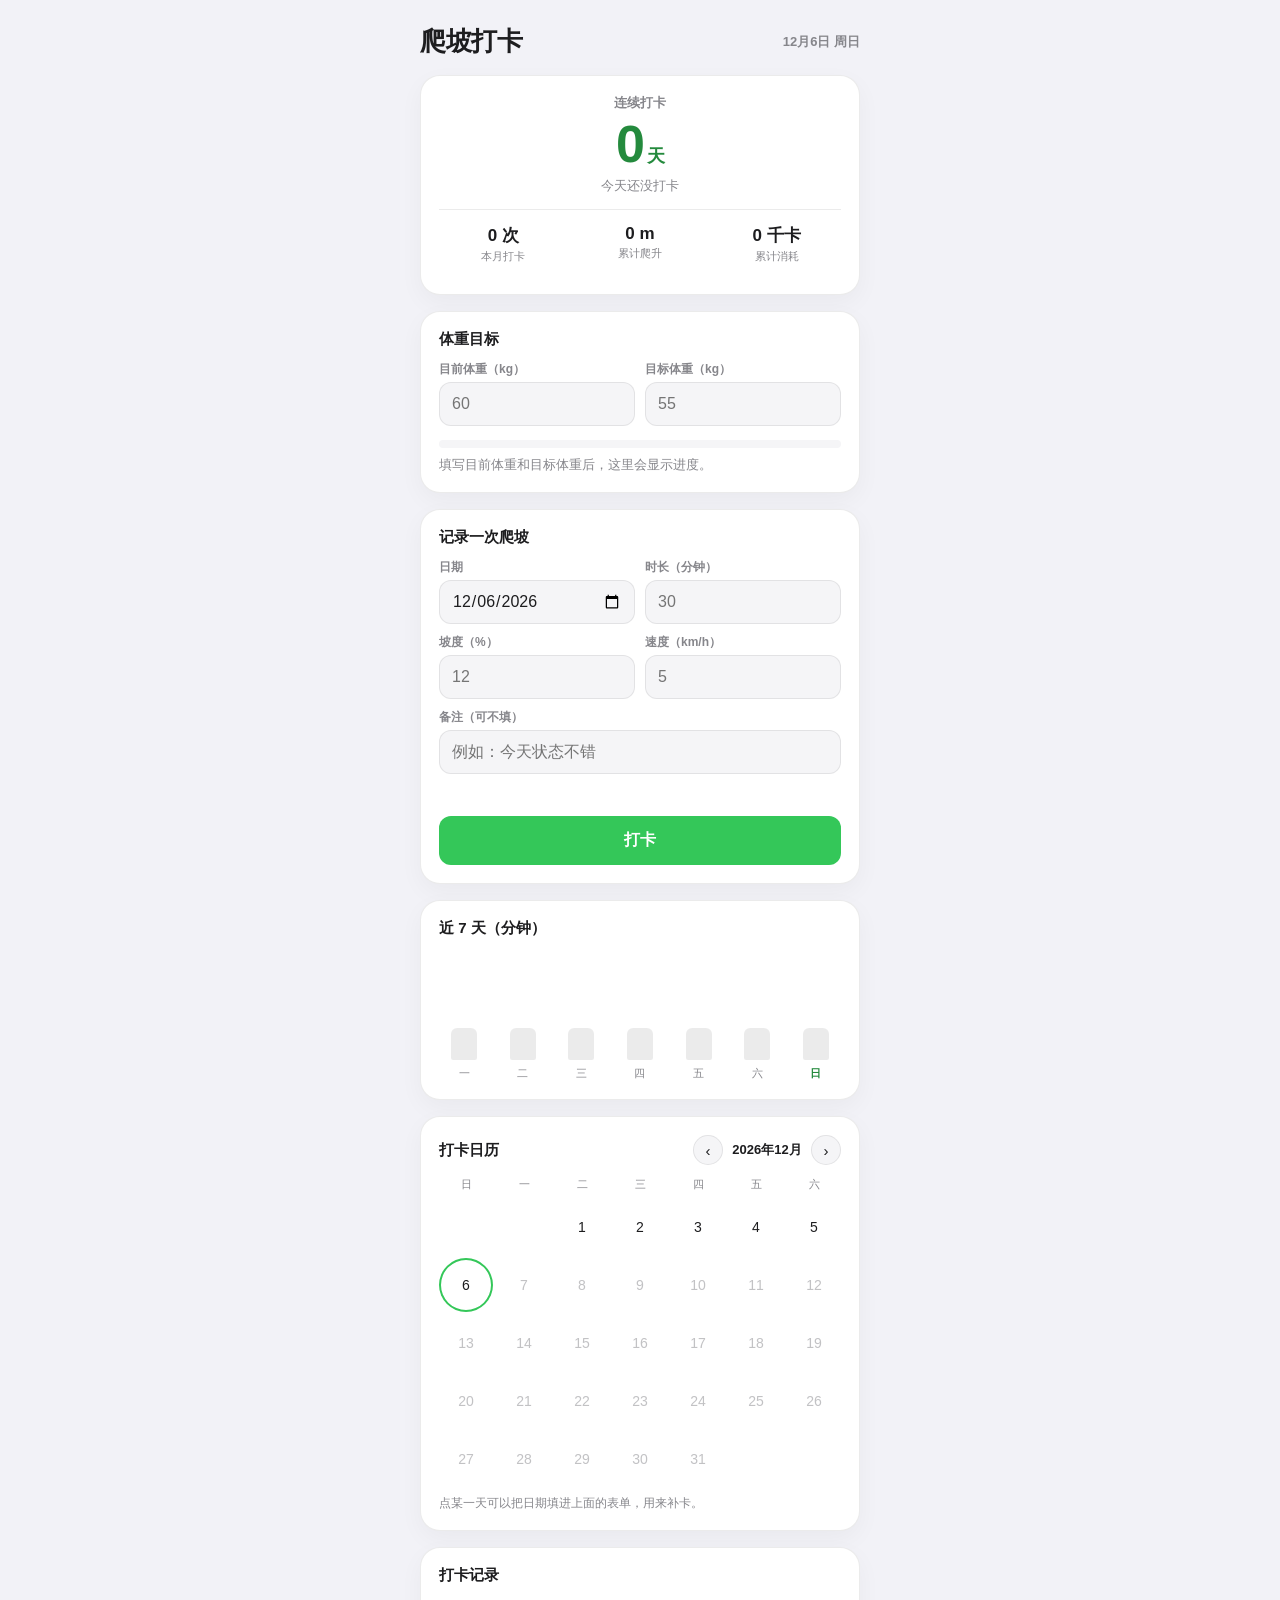
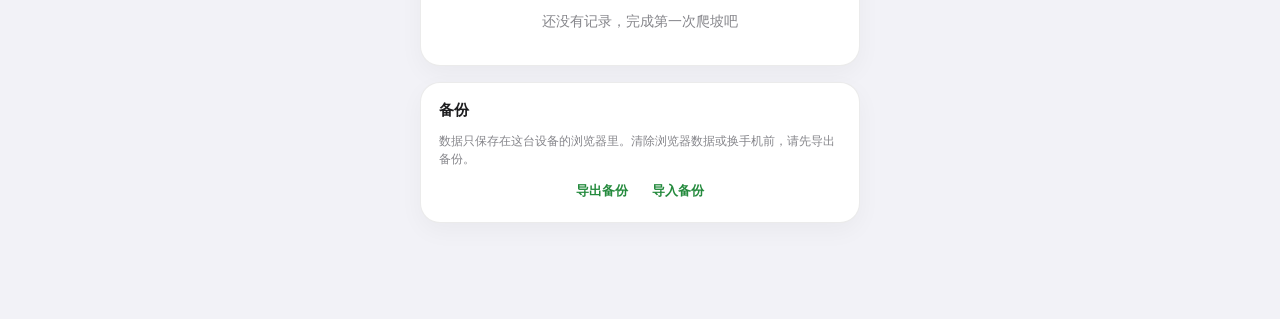
==== commit b5e8f0c3: "Add incline walking check-in app with weight goal tracking Co-Authored-By: Claude Fable 5.2 <noreply" ====
--- a/index.html
+++ b/index.html
@@ -1,570 +1,502 @@
-<!doctype html>
-<html lang="zh-CN">
+<!DOCTYPE html>
+<html lang="zh-Hans">
 <head>
-<meta charset="utf-8">
-<meta name="viewport" content="width=device-width, initial-scale=1, viewport-fit=cover, user-scalable=no">
-<meta name="apple-mobile-web-app-capable" content="yes">
-<meta name="theme-color" content="#f2f2f7" media="(prefers-color-scheme: light)">
-<meta name="theme-color" content="#000000" media="(prefers-color-scheme: dark)">
-<title>冲煮小助手</title>
-<style>
-:root{
-  --bg:#f2f2f7; --cell:#fff; --ink:#000; --muted:rgba(60,60,67,.62); --line:rgba(60,60,67,.16); --fill:rgba(120,120,128,.14);
-  --tint:#007aff; --green:#34c759; --red:#ff3b30; --segon:#fff;
-  --glass:rgba(255,255,255,.66); --glassline:rgba(255,255,255,.8); --shadow:0 6px 24px rgba(0,0,0,.13);
-  --pour:#0a84ff; --wait:#ff9f0a; --stir:#30d158; --press:#bf5af2; --ready:#ff9f0a; --water:#0a84ff;
-  color-scheme:light dark;
-}
-@media (prefers-color-scheme:dark){:root{
-  --bg:#000; --cell:#1c1c1e; --ink:#fff; --muted:rgba(235,235,245,.62); --line:rgba(84,84,88,.6); --fill:rgba(120,120,128,.3);
-  --tint:#0a84ff; --green:#30d158; --red:#ff453a; --segon:#636366;
-  --glass:rgba(50,50,54,.66); --glassline:rgba(255,255,255,.14); --shadow:0 6px 24px rgba(0,0,0,.55);
-}}
-*{box-sizing:border-box;-webkit-tap-highlight-color:transparent}
-html,body{margin:0;height:100%;overflow:hidden;background:var(--bg)}
-body{font-family:-apple-system,"SF Pro Text","SF Pro Display",system-ui,"PingFang SC","Helvetica Neue",Roboto,"Noto Sans SC",sans-serif;
-  color:var(--ink);-webkit-user-select:none;user-select:none;-webkit-font-smoothing:antialiased}
-button{font:inherit;color:inherit;border:0;background:none;cursor:pointer;padding:0;transition:transform .18s cubic-bezier(.3,1.5,.5,1),opacity .15s}
-button:active{transform:scale(.94);opacity:.75}
-#stage{position:relative;height:100vh;height:100dvh;max-width:560px;margin:0 auto;overflow:hidden;background:var(--bg)}
-.page{position:absolute;inset:0;display:flex;flex-direction:column;background:var(--bg)}
-.body{flex:1;overflow-y:auto;-webkit-overflow-scrolling:touch;padding:6px 16px 28px}
-.page:has(.tabs) .body{padding-bottom:112px}
-.glass,.nb,.tabs{background:var(--glass);-webkit-backdrop-filter:blur(22px) saturate(180%);backdrop-filter:blur(22px) saturate(180%);
-  border:1px solid var(--glassline);box-shadow:var(--shadow),inset 0 1px 0 var(--glassline)}
-
-/* 转场 */
-.in-push{animation:inR .42s cubic-bezier(.2,.85,.25,1);box-shadow:-12px 0 40px rgba(0,0,0,.12)}
-.out-push{animation:outL .42s cubic-bezier(.2,.85,.25,1) forwards}
-.in-pop{animation:inL .42s cubic-bezier(.2,.85,.25,1)}
-.out-pop{animation:outR .42s cubic-bezier(.2,.85,.25,1) forwards;z-index:2;box-shadow:-12px 0 40px rgba(0,0,0,.12)}
-.in-up{animation:inU .42s cubic-bezier(.2,.85,.25,1);z-index:2}
-.out-down{animation:outD .4s cubic-bezier(.4,0,.7,.2) forwards;z-index:2}
-.in-fade{animation:fade .3s ease}
-@keyframes inR{from{transform:translateX(100%)}}
-@keyframes outL{to{transform:translateX(-28%);opacity:.55}}
-@keyframes inL{from{transform:translateX(-28%);opacity:.55}}
-@keyframes outR{to{transform:translateX(100%)}}
-@keyframes inU{from{transform:translateY(100%)}}
-@keyframes outD{to{transform:translateY(100%)}}
-@keyframes fade{from{opacity:0}}
-@keyframes bounce{from{transform:scale(.4);opacity:0}}
-
-/* 图标 */
-.i{width:1em;height:1em;flex:none;vertical-align:-.14em;fill:currentColor;stroke:currentColor;overflow:visible}
-.c-blue{fill:#0a84ff;stroke:#0a84ff}.c-amber,.c-orange{fill:#ff9f0a;stroke:#ff9f0a}.c-green{fill:#30d158;stroke:#30d158}
-.c-purple{fill:#bf5af2;stroke:#bf5af2}.c-brown{fill:#a2845e;stroke:#a2845e}.c-red{fill:#ff453a;stroke:#ff453a}
-.c-slate{fill:#8e8e93;stroke:#8e8e93}.c-white{fill:#fff;stroke:#fff}.c-gray{fill:var(--muted);stroke:var(--muted)}
-.c-tabon{fill:var(--tint);stroke:var(--tint)}
-
-/* 导航 */
-.nav{flex:none;display:grid;grid-template-columns:1fr auto 1fr;align-items:center;gap:8px;
-  padding:calc(10px + env(safe-area-inset-top)) 16px 8px}
-.nav h1{margin:0;font-size:17px;font-weight:600;text-align:center;white-space:nowrap;overflow:hidden;text-overflow:ellipsis;max-width:52vw}
-.nav.root{display:flex;justify-content:space-between;align-items:flex-end;padding:calc(26px + env(safe-area-inset-top)) 16px 10px 20px}
-.nav.root>span{display:none}
-.nav.root h1{font-size:32px;font-weight:800;letter-spacing:-.4px;text-align:left;max-width:none}
-.nb{height:44px;min-width:44px;padding:0 16px;border-radius:22px;font-size:16px;font-weight:600;display:inline-grid;place-items:center}
-.nb.back{justify-self:start;padding:0;width:44px}
-.nb.right{justify-self:end;color:var(--tint)}
-.nb.plus{padding:0;width:44px}
-.nb .i{font-size:19px}
-
-/* 悬浮标签栏 */
-.tabs{position:absolute;left:50%;transform:translateX(-50%);bottom:calc(14px + env(safe-area-inset-bottom));z-index:3;
-  display:flex;gap:2px;padding:4px;border-radius:34px;width:min(292px,calc(100% - 40px))}
-.tabs button{flex:1;height:54px;border-radius:28px;color:var(--muted);font-size:10.5px;font-weight:600;
-  display:flex;flex-direction:column;align-items:center;justify-content:center;gap:2px}
-.tabs button.on{color:var(--tint);background:var(--fill)}
-.tabs .i{font-size:24px}
-
-/* 首页图标 */
-.icons{display:grid;grid-template-columns:repeat(3,1fr);gap:22px 6px;padding:12px 0}
-.app{display:flex;flex-direction:column;align-items:center;gap:7px}
-.ico{width:84px;height:84px;border-radius:23%;display:grid;place-items:center;font-size:46px;
-  background:linear-gradient(165deg,color-mix(in srgb,var(--k,#a2845e) 68%,#fff),var(--k,#a2845e));
-  box-shadow:0 8px 18px color-mix(in srgb,var(--k,#a2845e) 32%,transparent),inset 0 1px 0 rgba(255,255,255,.45)}
-.ico.sm{width:64px;height:64px;font-size:36px}
-.app .nm{font-size:14px;font-weight:600}
-.app .tm{font-size:12px;color:var(--muted);margin-top:-5px}
-.tm .i{font-size:11px;margin-right:3px}
-
-/* 分组列表 */
-.gh{font-size:13px;font-weight:600;color:var(--muted);margin:22px 16px 8px;display:flex;align-items:center}
-.gh .i{font-size:15px;margin-right:5px}
-.group{background:var(--cell);border-radius:22px;overflow:hidden}
-.row{display:flex;align-items:center;gap:12px;min-height:52px;padding:7px 16px;width:100%;text-align:left;position:relative;
-  font-size:17px;text-decoration:none;color:var(--ink)}
-.row+.row::before,.fl+.fl::before,.srow+.srow::before,.srow+.row::before{content:"";position:absolute;left:16px;right:0;top:0;height:1px;background:var(--line)}
-button.row:active,a.row:active{background:var(--fill);transform:none;opacity:1}
-.row .ri{width:28px;flex:none;display:grid;place-items:center}
-.ri .i{font-size:23px}
-.row .tx{flex:1;min-width:0}
-.row .sub{display:block;font-size:13px;color:var(--muted);margin-top:2px}
-.row .chev{color:var(--muted);opacity:.6;font-size:22px;flex:none}
-.row.add{color:var(--tint)}
-.row select{flex:1;min-width:0;height:38px;border:0;background:transparent;font:inherit;font-size:16px;color:var(--muted);
-  text-align:right;text-align-last:right;direction:rtl;outline:none}
-.row select option{direction:ltr}
-.row .rl{flex:none}
-.empty{text-align:center;color:var(--muted);padding:56px 10px 24px}
-.empty .e{font-size:60px}.empty .t{font-size:19px;font-weight:600;margin-top:8px}
-
-/* 配方页 */
-.hero{display:flex;align-items:center;gap:14px;padding:6px 0 14px}
-.stepper{flex:1;display:flex;align-items:center;justify-content:space-between;gap:6px;background:var(--cell);border-radius:32px;padding:6px}
-.stepper .show{flex:1;text-align:center;font-size:26px;min-width:0;white-space:nowrap}
-.stepper .show .i{margin:0 1px}
-.rb{width:50px;height:50px;border-radius:50%;flex:none;font-size:28px;font-weight:500;line-height:1;display:inline-grid;place-items:center;
-  background:var(--k,var(--fill));color:var(--tint)}
-.rb[style]{color:#fff}
-.rb:disabled{opacity:.35}
-.rb .i{font-size:.8em}
-.tiles{display:grid;grid-template-columns:1fr 1fr;gap:10px}
-.tile{background:var(--cell);border-radius:22px;padding:10px 6px;text-align:center}
-.tile .emo{font-size:24px;line-height:1.2}
-.tile .num{font-size:28px;font-weight:700;line-height:1.15;font-family:ui-rounded,"SF Pro Rounded",inherit}
-.tile .num small{font-size:14px;font-weight:500;color:var(--muted);margin-left:2px}
-.tile .lab{font-size:13px;color:var(--muted)}
-.dots{display:flex;align-items:center;justify-content:center;gap:5px;height:29px}
-.dots i{display:block;border-radius:50%;background:var(--fill)}
-.dots i.on{background:#a2845e}
-.path{display:flex;flex-wrap:wrap;justify-content:center;align-items:center;gap:6px;margin:14px 0 0;font-size:20px}
-.path .arrow{color:var(--muted);opacity:.6;font-size:15px}
-.foot{flex:none;padding:8px 16px calc(14px + env(safe-area-inset-bottom));margin-top:-18px;position:relative;
-  background:linear-gradient(transparent,var(--bg) 45%)}
-.big{display:flex;align-items:center;justify-content:center;width:100%;min-height:54px;border-radius:27px;font-size:19px;font-weight:600;color:#fff;
-  background:var(--k,var(--green));box-shadow:0 6px 18px color-mix(in srgb,var(--k,var(--green)) 35%,transparent)}
-.big .i{font-size:.95em;margin-right:8px}
-.big.red{background:var(--cell);color:var(--red);box-shadow:none}
-.big.gray{background:rgba(255,255,255,.16);box-shadow:none}
-.big.sm{min-height:50px;font-size:17px}
-
-/* 冲煮 */
-.page.dark{background:#000;color:#fff}
-.brew{flex:1;display:flex;flex-direction:column;align-items:center;text-align:center;min-height:0;
-  padding:calc(14px + env(safe-area-inset-top)) 16px calc(22px + env(safe-area-inset-bottom));
-  background:radial-gradient(130% 62% at 50% 0%,color-mix(in srgb,var(--c) 34%,#000),#000 78%);transition:background .4s}
-.btop{display:flex;align-items:center;width:100%;gap:12px}
-.steps{display:flex;gap:5px;flex:1;justify-content:center}
-.steps i{height:6px;flex:1;max-width:34px;border-radius:3px;background:rgba(255,255,255,.2)}
-.steps i.on{background:#fff}
-.dark .rb:not(.xl){background:rgba(255,255,255,.16);-webkit-backdrop-filter:blur(20px);backdrop-filter:blur(20px);border:1px solid rgba(255,255,255,.16)}
-.act{font-size:60px;line-height:1.1;margin-top:auto;animation:bounce .5s cubic-bezier(.3,1.5,.5,1)}
-.say{font-size:34px;font-weight:800;letter-spacing:-.3px;line-height:1.25}
-.goal{font-size:19px;font-weight:600;min-height:27px;color:rgba(235,235,245,.75)}
-.cupwrap{position:relative;margin:16px 0 12px}
-.cup{width:150px;height:132px;border:5px solid rgba(255,255,255,.92);border-top:0;border-radius:0 0 46px 46px;position:relative;overflow:hidden;
-  background:rgba(255,255,255,.07)}
-.fill{position:absolute;left:0;right:0;bottom:0;height:0;background:linear-gradient(color-mix(in srgb,var(--water) 80%,#fff),var(--water))}
-.cup .g{position:absolute;inset:0;display:grid;place-items:center;font-size:32px;font-weight:700;font-family:ui-rounded,"SF Pro Rounded",inherit}
-.cup .g small{font-size:16px;font-weight:500}
-.handle{position:absolute;right:-33px;top:20px;width:38px;height:56px;border:5px solid rgba(255,255,255,.92);border-left:0;border-radius:0 30px 30px 0}
-.lcd{font-size:68px;font-weight:700;font-variant-numeric:tabular-nums;line-height:1.05;font-family:ui-rounded,"SF Pro Rounded",inherit}
-.next{font-size:15px;color:rgba(235,235,245,.6);margin-top:6px;min-height:24px}
-.next .i{font-size:16px;margin:0 4px}
-.ctrl{display:flex;gap:22px;justify-content:center;align-items:center;margin-top:auto;padding-top:12px}
-.rb.xl{width:76px;height:76px;font-size:32px;color:#000;background:#fff}
-.done{flex:1;display:flex;flex-direction:column;align-items:center;justify-content:center;text-align:center;padding:24px;
-  background:radial-gradient(130% 62% at 50% 0%,#12542a,#000 78%)}
-.done .e{font-size:104px;line-height:1;animation:bounce .7s cubic-bezier(.3,1.5,.5,1)}
-.done .t{font-size:36px;font-weight:800;margin-top:6px}
-.done .left{font-size:16px;color:rgba(235,235,245,.7);margin:8px 0 28px;min-height:24px}
-.done .left .i{font-size:18px;margin-right:5px}
-.done .big+.big{margin-top:12px}
-
-/* 表单 */
-.fl{display:flex;align-items:center;gap:10px;min-height:52px;padding:4px 16px;position:relative;font-size:17px}
-.fl>span{flex:none;min-width:5.6em}
-.fl>span .i{font-size:18px;margin-right:6px}
-.fl input,.fl select{flex:1;min-width:0;height:42px;border:0;background:transparent;font:inherit;font-size:17px;color:var(--ink);
-  -webkit-user-select:text;user-select:text;outline:none;text-align:right}
-.fl input::placeholder{color:var(--muted);opacity:.7}
-.fl:only-child input{text-align:left}
-.seg{flex:1;display:flex;background:var(--fill);border-radius:10px;padding:2px}
-.seg button{flex:1;height:32px;border-radius:8px;font-size:14px;font-weight:500}
-.seg button.on{background:var(--segon);font-weight:600;box-shadow:0 2px 6px rgba(0,0,0,.14)}
-.emos{display:flex;gap:8px;flex-wrap:wrap;padding:12px 14px}
-.emos button{width:48px;height:48px;border-radius:14px;background:var(--fill);font-size:27px;display:grid;place-items:center}
-.emos button.on{outline:2.5px solid var(--tint);outline-offset:1px}
-.emos button.on .i{fill:var(--tint);stroke:var(--tint)}
-.srow{display:grid;grid-template-columns:1.35fr 1fr 1fr 34px;gap:6px;padding:7px 12px;align-items:center;position:relative}
-.srow input,.srow select{width:100%;height:40px;border:0;border-radius:11px;background:var(--fill);font:inherit;font-size:16px;padding:0 9px;
-  color:var(--ink);-webkit-user-select:text;user-select:text;outline:none}
-.srow .x{width:26px;height:26px;border-radius:50%;margin:auto;font-size:20px;line-height:1;color:#fff;font-weight:700;background:var(--red)}
-.shead{display:grid;grid-template-columns:1.35fr 1fr 1fr 34px;gap:6px;font-size:12px;color:var(--muted);padding:0 20px 6px}
-.err{color:var(--red);font-size:15px;font-weight:600;text-align:center;min-height:24px;margin:14px 0 6px}
-.gap{height:12px}
-@media (max-height:640px){.act{font-size:44px}.say{font-size:28px}.cup{height:104px}.lcd{font-size:50px}}
-</style>
+  <meta charset="UTF-8" />
+  <meta name="viewport" content="width=device-width, initial-scale=1.0, viewport-fit=cover" />
+  <meta name="theme-color" content="#f2f2f7" />
+  <title>爬坡打卡</title>
+  <style>
+    :root {
+      --bg: #f2f2f7;
+      --card: #ffffff;
+      --primary: #34c759;
+      --primary-dark: #248a3d;
+      --primary-soft: rgba(52, 199, 89, 0.14);
+      --text: #1d1d1f;
+      --sub: #86868b;
+      --danger: #ff3b30;
+      --border: rgba(0, 0, 0, 0.08);
+      --field: #f5f5f7;
+      --radius-lg: 20px;
+      --radius-md: 12px;
+      --shadow: 0 8px 24px rgba(0, 0, 0, 0.04);
+    }
+    @media (prefers-color-scheme: dark) {
+      :root {
+        --bg: #000000;
+        --card: #1c1c1e;
+        --primary: #30d158;
+        --primary-dark: #30d158;
+        --primary-soft: rgba(48, 209, 88, 0.18);
+        --text: #f5f5f7;
+        --sub: #98989d;
+        --danger: #ff453a;
+        --border: rgba(255, 255, 255, 0.1);
+        --field: #2c2c2e;
+        --shadow: none;
+      }
+    }
+
+    * { box-sizing: border-box; margin: 0; padding: 0; -webkit-font-smoothing: antialiased; }
+
+    body {
+      font-family: -apple-system, BlinkMacSystemFont, "SF Pro Display", "PingFang SC", "Helvetica Neue", sans-serif;
+      background: var(--bg);
+      color: var(--text);
+      padding: 24px 16px 80px;
+      min-height: 100vh;
+    }
+
+    .container { max-width: 440px; margin: 0 auto; }
+
+    header { display: flex; justify-content: space-between; align-items: center; margin-bottom: 16px; }
+    h1 { font-size: 26px; font-weight: 700; letter-spacing: -0.5px; }
+    .today-label { font-size: 13px; color: var(--sub); font-weight: 600; }
+
+    .card {
+      background: var(--card);
+      border-radius: var(--radius-lg);
+      padding: 18px;
+      border: 1px solid var(--border);
+      box-shadow: var(--shadow);
+      margin-bottom: 16px;
+    }
+
+    .section-title { font-size: 15px; font-weight: 700; margin-bottom: 12px; display: flex; justify-content: space-between; align-items: center; }
+
+    /* 概览 */
+    .hero { text-align: center; }
+    .hero-label { font-size: 13px; color: var(--sub); font-weight: 600; }
+    .hero-num { font-size: 52px; font-weight: 700; letter-spacing: -1.5px; color: var(--primary-dark); line-height: 1.1; margin: 4px 0; }
+    .hero-num small { font-size: 18px; font-weight: 600; margin-left: 4px; }
+    .hero-status { font-size: 13px; color: var(--sub); margin-bottom: 14px; }
+    .stats { display: grid; grid-template-columns: repeat(3, 1fr); gap: 8px; border-top: 1px solid var(--border); padding-top: 14px; }
+    .stat-val { font-size: 17px; font-weight: 700; font-variant-numeric: tabular-nums; }
+    .stat-lab { font-size: 11px; color: var(--sub); margin-top: 2px; }
+    .fun { font-size: 12px; color: var(--sub); margin-top: 12px; }
+
+    /* 表单 */
+    .grid { display: grid; grid-template-columns: 1fr 1fr; gap: 10px; }
+    .field label { display: block; font-size: 12px; color: var(--sub); font-weight: 600; margin-bottom: 4px; }
+    .field input {
+      width: 100%;
+      border: 1px solid var(--border);
+      background: var(--field);
+      color: var(--text);
+      border-radius: var(--radius-md);
+      padding: 10px 12px;
+      font-size: 16px;
+      outline: none;
+      font-family: inherit;
+      min-height: 44px;
+    }
+    .field input:focus { border-color: var(--primary); }
+    .field.full { grid-column: 1 / -1; }
+    .preview { font-size: 13px; color: var(--sub); margin: 12px 0; min-height: 18px; }
+    .preview b { color: var(--text); font-weight: 600; }
+
+    .btn {
+      width: 100%;
+      border: none;
+      border-radius: var(--radius-md);
+      padding: 14px;
+      font-size: 16px;
+      font-weight: 700;
+      cursor: pointer;
+      font-family: inherit;
+      background: var(--primary);
+      color: #fff;
+    }
+    .btn:active { opacity: 0.8; }
+    .link-btn { white-space: nowrap; flex-shrink: 0; background: none; border: none; color: var(--primary-dark); font-size: 13px; font-weight: 600; cursor: pointer; font-family: inherit; padding: 4px; }
+    .link-btn.danger { color: var(--danger); }
+
+    /* 近 7 天 */
+    .bars { display: grid; grid-template-columns: repeat(7, 1fr); gap: 8px; align-items: end; height: 110px; }
+    .bar-col { display: flex; flex-direction: column; align-items: center; justify-content: flex-end; height: 100%; }
+    .bar-val { font-size: 10px; color: var(--sub); margin-bottom: 3px; font-variant-numeric: tabular-nums; }
+    .bar { width: 100%; max-width: 26px; background: var(--primary); border-radius: 6px 6px 2px 2px; min-height: 3px; }
+    .bar.empty { background: var(--border); }
+    .bar-days { display: grid; grid-template-columns: repeat(7, 1fr); gap: 8px; margin-top: 6px; text-align: center; font-size: 11px; color: var(--sub); }
+    .bar-days .is-today { color: var(--primary-dark); font-weight: 700; }
+
+    /* 日历 */
+    .cal-nav { display: flex; align-items: center; gap: 6px; }
+    .cal-nav button { width: 30px; height: 30px; border-radius: 50%; border: 1px solid var(--border); background: var(--field); color: var(--text); font-size: 15px; cursor: pointer; }
+    .cal-nav span { font-size: 13px; font-weight: 600; min-width: 76px; text-align: center; font-variant-numeric: tabular-nums; }
+    .cal { display: grid; grid-template-columns: repeat(7, 1fr); gap: 4px; text-align: center; }
+    .cal .wd { font-size: 11px; color: var(--sub); padding-bottom: 4px; }
+    .cal button.day {
+      aspect-ratio: 1;
+      border: none;
+      background: none;
+      color: var(--text);
+      font-size: 14px;
+      border-radius: 50%;
+      cursor: pointer;
+      font-family: inherit;
+      font-variant-numeric: tabular-nums;
+    }
+    .cal button.day.done { background: var(--primary); color: #fff; font-weight: 700; }
+    .cal button.day.today:not(.done) { box-shadow: inset 0 0 0 2px var(--primary); }
+    .cal button.day.future { color: var(--sub); opacity: 0.5; cursor: default; }
+
+    /* 记录 */
+    .item { display: flex; justify-content: space-between; align-items: center; gap: 10px; padding: 12px 0; border-bottom: 1px solid var(--border); }
+    .item:last-child { border-bottom: none; padding-bottom: 0; }
+    .item-main { min-width: 0; }
+    .item-title { font-size: 15px; font-weight: 600; }
+    .item-sub { font-size: 12px; color: var(--sub); margin-top: 2px; overflow-wrap: anywhere; }
+    .empty { text-align: center; color: var(--sub); font-size: 14px; padding: 16px 0; }
+
+    .progress { height: 8px; background: var(--field); border-radius: 4px; overflow: hidden; margin: 14px 0 8px; }
+    .progress div { height: 100%; width: 0; background: var(--primary); border-radius: 4px; transition: width 0.3s; }
+    .weight-msg { font-size: 13px; color: var(--sub); }
+    .weight-msg b { color: var(--text); font-weight: 600; }
+    .footer-actions { display: flex; justify-content: center; gap: 16px; flex-wrap: wrap; }
+    .hint { font-size: 12px; color: var(--sub); margin-top: 8px; line-height: 1.5; }
+  </style>
 </head>
 <body>
-<div id="stage"></div>
-<svg width="0" height="0" style="position:absolute" aria-hidden="true"><defs><linearGradient id="g-blue" gradientUnits="userSpaceOnUse" x1="0" y1="1" x2="0" y2="23"><stop offset="0" stop-color="#8fd0ff"/><stop offset="1" stop-color="#1b78dc"/></linearGradient><linearGradient id="g-amber" gradientUnits="userSpaceOnUse" x1="0" y1="1" x2="0" y2="23"><stop offset="0" stop-color="#ffdc7a"/><stop offset="1" stop-color="#e8960a"/></linearGradient><linearGradient id="g-green" gradientUnits="userSpaceOnUse" x1="0" y1="1" x2="0" y2="23"><stop offset="0" stop-color="#9be8ae"/><stop offset="1" stop-color="#27994a"/></linearGradient><linearGradient id="g-purple" gradientUnits="userSpaceOnUse" x1="0" y1="1" x2="0" y2="23"><stop offset="0" stop-color="#d6bfff"/><stop offset="1" stop-color="#7f52c6"/></linearGradient><linearGradient id="g-orange" gradientUnits="userSpaceOnUse" x1="0" y1="1" x2="0" y2="23"><stop offset="0" stop-color="#ffc694"/><stop offset="1" stop-color="#e56f25"/></linearGradient><linearGradient id="g-brown" gradientUnits="userSpaceOnUse" x1="0" y1="1" x2="0" y2="23"><stop offset="0" stop-color="#b98d63"/><stop offset="1" stop-color="#63391a"/></linearGradient><linearGradient id="g-red" gradientUnits="userSpaceOnUse" x1="0" y1="1" x2="0" y2="23"><stop offset="0" stop-color="#ff9f95"/><stop offset="1" stop-color="#cf2f27"/></linearGradient><linearGradient id="g-slate" gradientUnits="userSpaceOnUse" x1="0" y1="1" x2="0" y2="23"><stop offset="0" stop-color="#93a7c4"/><stop offset="1" stop-color="#3f5880"/></linearGradient><linearGradient id="g-white" gradientUnits="userSpaceOnUse" x1="0" y1="1" x2="0" y2="23"><stop offset="0" stop-color="#ffffff"/><stop offset="1" stop-color="#cfd9e6"/></linearGradient><linearGradient id="g-gray" gradientUnits="userSpaceOnUse" x1="0" y1="1" x2="0" y2="23"><stop offset="0" stop-color="#c6c6c6"/><stop offset="1" stop-color="#737373"/></linearGradient><linearGradient id="g-tabon" gradientUnits="userSpaceOnUse" x1="0" y1="1" x2="0" y2="23"><stop offset="0" stop-color="#d2ecff"/><stop offset="1" stop-color="#2a8cf2"/></linearGradient></defs><symbol id="i-chev" viewBox="0 0 24 24"><path d="M15 4.500L7.500 12l7.500 7.500" fill="none" stroke-width="2.800" stroke-linecap="round" stroke-linejoin="round"/></symbol><symbol id="i-cup" viewBox="0 0 24 24"><path d="M4 9h12v5.5a5 5 0 0 1-5 5H9a5 5 0 0 1-5-5z" stroke="none"/><path d="M17 10h.8a3.2 3.2 0 0 1 0 6.4H16.6l.4-2h.8a1.2 1.2 0 0 0 0-2.4H17z" stroke="none"/><path d="M2.5 20.6h15a.9.9 0 0 1 0 1.8h-15a.9.9 0 0 1 0-1.8z" stroke="none"/><path d="M7.5 2.2c1.1 1.3-1.1 2.2 0 3.8M11.8 2.2c1.1 1.3-1.1 2.2 0 3.8" fill="none" stroke-width="1.6" stroke-linecap="round" stroke-linejoin="round"/></symbol><symbol id="i-v60" viewBox="0 0 24 24"><path d="M3 4.5h15.5l-5.2 10.3H8.2z" stroke="none"/><path d="M5.5 15.8h10.5a1 1 0 0 1 0 2H5.5a1 1 0 0 1 0-2z" stroke="none"/><path d="M10.75 19c.9 1.2 1.4 1.9 1.4 2.5a1.4 1.4 0 0 1-2.8 0c0-.6.5-1.3 1.4-2.5z" stroke="none"/><path d="M18.6 6.2c3.6-.2 3.6 5.2-1.6 5.4" fill="none" stroke-width="1.8" stroke-linecap="round" stroke-linejoin="round"/></symbol><symbol id="i-aero" viewBox="0 0 24 24"><path d="M8 2h8a1 1 0 0 1 0 2H8a1 1 0 0 1 0-2z" stroke="none"/><path d="M10.4 4.6h3.2V9h-3.2z" stroke="none"/><path d="M7.6 9.2h8.8v9.6H7.6z" stroke="none"/><path d="M5.6 19.4h12.8a1 1 0 0 1 1 1v.6a1 1 0 0 1-1 1H5.6a1 1 0 0 1-1-1v-.6a1 1 0 0 1 1-1z" stroke="none"/></symbol><symbol id="i-press" viewBox="0 0 24 24"><circle cx="11" cy="2.6" r="1.6" stroke="none"/><path d="M10.3 3.5h1.4v3h-1.4z" stroke="none"/><path d="M5 6.2h12a.9.9 0 0 1 0 1.8H5a.9.9 0 0 1 0-1.8z" stroke="none"/><path d="M6 8.8h10v11.7a1.5 1.5 0 0 1-1.5 1.5h-7A1.5 1.5 0 0 1 6 20.5z" stroke="none"/><path d="M16.4 10.5h3v7.2h-3" fill="none" stroke-width="1.8" stroke-linecap="round" stroke-linejoin="round"/></symbol><symbol id="i-kettle" viewBox="0 0 24 24"><circle cx="10.5" cy="6.4" r="1.3" stroke="none"/><path d="M7.5 7.6h6a.9.9 0 0 1 0 1.8h-6a.9.9 0 0 1 0-1.8z" stroke="none"/><path d="M6.4 10.2h8.2l1.6 10.3a1.3 1.3 0 0 1-1.3 1.5H6.1a1.3 1.3 0 0 1-1.3-1.5z" stroke="none"/><path d="M5.6 17.5C2 15.6 4.3 9 1.6 7.4" fill="none" stroke-width="1.7" stroke-linecap="round" stroke-linejoin="round"/><path d="M15.2 11.6c5.6-.2 5.6 6.6 .8 6.8" fill="none" stroke-width="1.8" stroke-linecap="round" stroke-linejoin="round"/></symbol><symbol id="i-ice" viewBox="0 0 24 24"><path d="M12 2.5v19M3.8 7.25l16.4 9.5M3.8 16.75l16.4-9.5" fill="none" stroke-width="2" stroke-linecap="round" stroke-linejoin="round"/><path d="M9.6 3.6L12 6l2.4-2.4M9.6 20.4L12 18l2.4 2.4M3.4 10.4l3.3-.9-.9-3.3M20.6 13.6l-3.3.9.9 3.3M3.4 13.6l3.3.9-.9 3.3M20.6 10.4l-3.3-.9.9-3.3" fill="none" stroke-width="1.5" stroke-linecap="round" stroke-linejoin="round"/></symbol><symbol id="i-milk" viewBox="0 0 24 24"><path d="M8.5 2h7a.8.8 0 0 1 .8.8V5l1.6 2.6c.2.4.3.8.3 1.2v11.7a1.5 1.5 0 0 1-1.5 1.5H7.3a1.5 1.5 0 0 1-1.5-1.5V8.8c0-.4.1-.8.3-1.2L7.7 5V2.8a.8.8 0 0 1 .8-.8z" stroke="none"/><path d="M8 5.2h8" fill="none" stroke-width="1.2" stroke-linecap="round" stroke-linejoin="round" style="stroke:#000;stroke-opacity:.38"/></symbol><symbol id="i-leaf" viewBox="0 0 24 24"><path d="M20.5 3C9.5 3 4 8.2 4 15c0 1.3.3 2.5.8 3.6L2.6 20.8a1 1 0 0 0 1.4 1.4l2.1-2.1c1.200.7 2.600 1 4 1 7.200 0 10.400-7.100 10.400-18.100z" stroke="none"/><path d="M7 18C9.500 13 13 9.500 17 7.500" fill="none" stroke-width="1.3" stroke-linecap="round" stroke-linejoin="round" style="stroke:#000;stroke-opacity:.38"/></symbol><symbol id="i-star" viewBox="0 0 24 24"><path d="M12 2l3 6.600 7.200.800-5.400 4.900 1.500 7.100L12 17.800l-6.300 3.600 1.500-7.100L1.800 9.400 9 8.600z" stroke="none"/></symbol><symbol id="i-bean" viewBox="0 0 24 24"><g transform="rotate(32 12 12)"><ellipse cx="12" cy="12" rx="6.6" ry="9.6" stroke="none"/><path d="M12.300 3.200c-4 4.500 3.400 8 -.600 17.600" fill="none" stroke-width="1.7" stroke-linecap="round" stroke-linejoin="round" style="stroke:#000;stroke-opacity:.38"/></g></symbol><symbol id="i-drop" viewBox="0 0 24 24"><path d="M12 2.300c4.200 5.300 6.700 8.900 6.700 12.200a6.700 6.700 0 0 1-13.400 0c0-3.300 2.500-6.900 6.700-12.200z" stroke="none"/></symbol><symbol id="i-wait" viewBox="0 0 24 24"><path d="M6.500 2h11a1 1 0 0 1 0 2h-.300v2.600c0 1.400-.700 2.700-1.800 3.500L13.700 12l1.700 1.900c1.100.800 1.800 2.100 1.800 3.500V20h.300a1 1 0 0 1 0 2h-11a1 1 0 0 1 0-2h.300v-2.600c0-1.400.700-2.700 1.800-3.500L10.300 12 8.600 10.100C7.500 9.300 6.800 8 6.800 6.600V4h-.300a1 1 0 0 1 0-2z" stroke="none"/></symbol><symbol id="i-spoon" viewBox="0 0 24 24"><ellipse cx="8" cy="7.200" rx="4.200" ry="5.800" transform="rotate(-40 8 7.200)" stroke="none"/><path d="M10.800 10.800L20.300 21" fill="none" stroke-width="2.6" stroke-linecap="round" stroke-linejoin="round"/></symbol><symbol id="i-down" viewBox="0 0 24 24"><path d="M10 2h4a.700.700 0 0 1 .700.700V10h3.100a.600.600 0 0 1 .450 1l-5.800 6.500a.600.600 0 0 1-.900 0L5.750 11a.600.600 0 0 1 .450-1h3.100V2.700A.700.700 0 0 1 10 2z" stroke="none"/><path d="M4.500 19.600h15a1.200 1.200 0 0 1 0 2.400h-15a1.200 1.200 0 0 1 0-2.400z" stroke="none"/></symbol><symbol id="i-check" viewBox="0 0 24 24"><path d="M4.500 12.800l5 5L19.500 6.500" fill="none" stroke-width="3.4" stroke-linecap="round" stroke-linejoin="round"/></symbol><symbol id="i-thermo" viewBox="0 0 24 24"><path d="M9.800 4.200a2.200 2.200 0 0 1 4.400 0v8.600a5 5 0 1 1-4.400 0z" stroke="none"/></symbol><symbol id="i-grinder" viewBox="0 0 24 24"><circle cx="19.300" cy="3.200" r="1.900" stroke="none"/><path d="M12 6.500V3.200h6.500" fill="none" stroke-width="1.8" stroke-linecap="round" stroke-linejoin="round"/><path d="M7.500 6.200h9a.900.900 0 0 1 0 1.800h-9a.900.900 0 0 1 0-1.800z" stroke="none"/><path d="M8.200 8.800h7.600v11.700a1.500 1.500 0 0 1-1.500 1.500H9.700a1.500 1.500 0 0 1-1.500-1.500z" stroke="none"/><path d="M8.200 14.500h7.600" fill="none" stroke-width="1.2" stroke-linecap="round" stroke-linejoin="round" style="stroke:#000;stroke-opacity:.38"/></symbol><symbol id="i-filter" viewBox="0 0 24 24"><path d="M3.300 5h17.400a.800.800 0 0 1 .700 1.200L13 20.800a1.150 1.150 0 0 1-2 0L2.600 6.200A.800.800 0 0 1 3.300 5z" stroke="none"/><path d="M12 5.500v15" fill="none" stroke-width="1.2" stroke-linecap="round" stroke-linejoin="round" style="stroke:#000;stroke-opacity:.38"/></symbol><symbol id="i-video" viewBox="0 0 24 24"><path fill-rule="evenodd" stroke="none" d="M4.500 4.500h15A2.500 2.500 0 0 1 22 7v10a2.500 2.500 0 0 1-2.500 2.500h-15A2.500 2.500 0 0 1 2 17V7a2.500 2.500 0 0 1 2.500-2.500zM10 8.300v7.400l6.200-3.700z"/></symbol><symbol id="i-plus" viewBox="0 0 24 24"><path d="M10.400 4h3.200v6.400H20v3.200h-6.400V20h-3.200v-6.400H4v-3.200h6.400z" stroke="none"/></symbol><symbol id="i-play" viewBox="0 0 24 24"><path d="M7.500 4.200a.800.800 0 0 1 1.200-.700l12 7.800a.800.800 0 0 1 0 1.400l-12 7.800a.800.800 0 0 1-1.200-.700z" stroke="none"/></symbol><symbol id="i-pause" viewBox="0 0 24 24"><path d="M6 4h4.200v16H6zM13.800 4H18v16h-4.200z" stroke="none"/></symbol><symbol id="i-skip" viewBox="0 0 24 24"><path d="M4.500 4.500l9.500 7.500-9.500 7.500zM15.500 4.500h3.500v15h-3.500z" stroke="none"/></symbol><symbol id="i-close" viewBox="0 0 24 24"><path d="M6 6l12 12M18 6L6 18" fill="none" stroke-width="3.2" stroke-linecap="round" stroke-linejoin="round"/></symbol><symbol id="i-home" viewBox="0 0 24 24"><path d="M12 2.800l9.300 8.400h-2.600v9.300h-4.500v-6h-4.400v6H5.300v-9.300H2.700z" stroke="none"/></symbol><symbol id="i-repeat" viewBox="0 0 24 24"><path d="M19.200 12.500a7.200 7.200 0 1 1-2.400-5.700" fill="none" stroke-width="2.6" stroke-linecap="round" stroke-linejoin="round"/><path d="M20.500 2.500v6.800h-6.800z" stroke="none"/></symbol><symbol id="i-trash" viewBox="0 0 24 24"><path d="M9.300 2.800h5.400l.900 1.900H20v2.100H4V4.700h4.400zM5.800 8.400h12.400l-.900 12.300a1.400 1.400 0 0 1-1.400 1.300H8.100a1.400 1.400 0 0 1-1.400-1.300z" stroke="none"/></symbol><symbol id="i-clock" viewBox="0 0 24 24"><circle cx="12" cy="12" r="8.600" fill="none" stroke-width="2.200"/><path d="M12 7.500V12l3 2" fill="none" stroke-width="2.2" stroke-linecap="round" stroke-linejoin="round"/></symbol></svg>
-<script>
-const TYPES = {
-  ready:{icon:'check', k:'orange', label:'准备好',  c:'var(--ready)'},
-  pour: {icon:'drop', k:'blue', label:'倒水',    c:'var(--pour)'},
-  wait: {icon:'wait', k:'amber', label:'等一等',  c:'var(--wait)'},
-  stir: {icon:'spoon', k:'green', label:'搅一搅',  c:'var(--stir)'},
-  press:{icon:'down', k:'purple', label:'往下压',  c:'var(--press)'},
-};
-const GRIND = ['很细','细','中等','粗','很粗'];
-const EMOJIS = ['cup','v60','aero','press','kettle','ice','milk','leaf','star'];
-const OLD = {'☕':'cup','🫖':'kettle','🧊':'ice','🥛':'milk','🍵':'leaf','🧪':'aero','🏺':'press','⭐':'star'};
-const I = (name, cls) => `<svg class="i ${cls || ''}" aria-hidden="true"><use href="#i-${name}"/></svg>`;
-const tI = (t, plain) => I(TYPES[t].icon, plain ? '' : 'c-' + TYPES[t].k);
-const rIcon = r => OLD[r.emo] || (EMOJIS.includes(r.emo) ? r.emo : 'cup');
-const COLORS = ['#a2845e','#007aff','#ff9500','#34c759','#af52de','#ff3b30','#30b0c7','#5856d6'];
-const KINDS = {
-  grinder:{icon:'grinder', label:'磨豆机'},
-  dripper:{icon:'v60', label:'滤杯'},
-  filter: {icon:'filter', label:'滤纸'},
-};
-const ROAST = ['浅','中','深'];
-// 所有克数都按 1 杯计算
-const SEED = [
-  {id:'v60', name:'手冲 V60', emo:'v60', coffee:15, water:240, temp:92, grind:1, video:'', steps:[
-    {t:'pour',s:10,to:30,label:'慢慢倒水'},{t:'wait',s:25},
-    {t:'pour',s:25,to:150},{t:'wait',s:15},
-    {t:'pour',s:25,to:240},{t:'wait',s:50,label:'等水滴完'}]},
-  {id:'aero', name:'爱乐压', emo:'aero', coffee:15, water:220, temp:85, grind:1, video:'', steps:[
-    {t:'pour',s:15,to:220},{t:'stir',s:10},{t:'wait',s:65},{t:'press',s:30}]},
-  {id:'french', name:'法压壶', emo:'press', coffee:15, water:250, temp:93, grind:3, video:'', steps:[
-    {t:'pour',s:20,to:250},{t:'wait',s:220},{t:'stir',s:10},{t:'press',s:20}]},
-  {id:'clever', name:'聪明杯', emo:'kettle', coffee:15, water:240, temp:90, grind:2, video:'', steps:[
-    {t:'pour',s:20,to:240},{t:'wait',s:120},{t:'wait',s:60,label:'放到杯子上'}]},
-];
-
-const stage = document.getElementById('stage');
-const esc = s => String(s ?? '').replace(/[&<>"']/g, c => ({'&':'&amp;','<':'&lt;','>':'&gt;','"':'&quot;',"'":'&#39;'}[c]));
-const fmt = s => { s = Math.max(0, Math.ceil(s)); return s >= 60 ? Math.floor(s/60) + ':' + String(s%60).padStart(2,'0') : String(s); };
-const total = r => r.steps.reduce((a,x) => a + x.s, 0);
-const clone = o => JSON.parse(JSON.stringify(o));
-const okUrl = u => /^https?:\/\/\S+$/i.test(u || '');
-
-const KEY = 'brew.db';
-let db = null;
-try { db = JSON.parse(localStorage.getItem(KEY)); } catch(e) {}
-if (!db || !Array.isArray(db.recipes)) db = {recipes:clone(SEED), beans:[], gear:[]};
-db.beans = db.beans || []; db.gear = db.gear || [];
-const save = () => { try { localStorage.setItem(KEY, JSON.stringify(db)); } catch(e) {} };
-
-let cur = null, cups = 1, draft = null, F = null, brew = null, timer = null, audio = null, lock = null;
-
-/* ---------- 画面切换 ---------- */
-function show(html, anim, cls){
-  const pages = [...stage.children], old = pages.pop();
-  pages.forEach(p => p.remove());
-  const pg = document.createElement('div');
-  pg.className = 'page' + (cls ? ' ' + cls : '');
-  pg.innerHTML = html;
-  if (!old || !anim) {
-    const st = old && old.querySelector('.body') ? old.querySelector('.body').scrollTop : 0;
-    if (old) old.remove();
-    stage.appendChild(pg);
-    const b = pg.querySelector('.body'); if (b && anim === 0) b.scrollTop = st;
-    return;
-  }
-  if (anim === 'down') { stage.insertBefore(pg, old); old.classList.add('out-down'); }
-  else {
-    stage.appendChild(pg); pg.classList.add('in-' + anim);
-    if (anim === 'push' || anim === 'pop') old.classList.add('out-' + anim);
-  }
-  setTimeout(() => old.remove(), 420);
-}
-const nav = (title, left, right) => `<div class="nav ${left ? '' : 'root'}">
-  ${left ? `<button class="nb back" data-act="${left.act}" aria-label="${esc(left.label)}">${I('chev')}</button>` : '<span></span>'}
-  <h1>${esc(title)}</h1>
-  ${right ? `<button class="nb right ${right.plus ? 'plus' : ''}" data-act="${right.act}" aria-label="${esc(right.aria || right.label)}">${right.plus ? I('plus') : esc(right.label)}</button>` : '<span></span>'}</div>`;
-const tabs = on => `<div class="tabs">` + [['brew','cup','冲煮'],['beans','bean','豆子'],['gear','grinder','器具']].map(t =>
-  `<button data-act="tab" data-tab="${t[0]}" class="${t[0]===on?'on':''}">${I(t[1], t[0]===on ? 'c-tabon' : 'c-gray')}${t[2]}</button>`).join('') + `</div>`;
-const ico = (r, sm) => `<div class="ico ${sm ? 'sm' : ''}" style="--k:${COLORS[Math.max(0, db.recipes.indexOf(r)) % COLORS.length]}">${I(rIcon(r), 'c-white')}</div>`;
-
-/* ---------- 冲煮(首页) ---------- */
-function home(anim){
-  stopBrew();
-  show(nav('今天喝什么?', null, {act:'newRecipe', label:'＋', plus:true, aria:'新配方'}) +
-    `<div class="body">` + (db.recipes.length ? `<div class="icons">` + db.recipes.map(r =>
-      `<button class="app" data-act="open" data-id="${esc(r.id)}">${ico(r)}<div class="nm">${esc(r.name)}</div><div class="tm">${I('clock')}${fmt(total(r))}</div></button>`).join('') + `</div>`
-      : `<div class="empty"><div class="e">${I('cup','c-slate')}</div><div class="t">还没有配方</div></div><button class="big" data-act="newRecipe">＋ 新配方</button>`) +
-    `</div>` + tabs('brew'), anim);
-}
-
-/* ---------- 配方页 ---------- */
-function dots(n){
-  return `<div class="dots">` + [0,1,2,3,4].map(i => { const d = 8 + i*5; return `<i class="${i===n?'on':''}" style="width:${d}px;height:${d}px"></i>`; }).join('') + `</div>`;
-}
-function pick(icon, k2, label, key, list, nameOf){
-  return `<label class="row"><span class="ri">${I(icon, k2)}</span><span class="rl">${label}</span>
-    <select data-pick="${key}"><option value="">不选</option>${list.map(x => `<option value="${esc(x.id)}" ${cur[key]===x.id?'selected':''}>${esc(nameOf(x))}</option>`).join('')}</select></label>`;
-}
-function recipe(anim){
-  const r = cur, g = k => db.gear.filter(x => x.kind === k);
-  show(nav(r.name, {act:'home', label:'返回'}, {act:'editRecipe', label:'修改'}) + `<div class="body">
-    <div class="hero">${ico(r, true)}
-      <div class="stepper">
-        <button class="rb" data-act="less" ${cups<=1?'disabled':''} aria-label="少一杯">−</button>
-        <div class="show" aria-label="${cups} 杯">${I('cup','c-brown').repeat(cups)}</div>
-        <button class="rb" data-act="more" ${cups>=4?'disabled':''} aria-label="多一杯">+</button>
-      </div></div>
-    <div class="tiles">
-      <div class="tile"><div class="emo">${I('bean','c-brown')}</div><div class="num">${Math.round(r.coffee*cups)}<small>克</small></div><div class="lab">咖啡粉</div></div>
-      <div class="tile"><div class="emo">${I('drop','c-blue')}</div><div class="num">${Math.round(r.water*cups)}<small>克</small></div><div class="lab">水</div></div>
-      <div class="tile"><div class="emo">${I('thermo','c-red')}</div><div class="num">${r.temp}<small>°C</small></div><div class="lab">水温</div></div>
-      <div class="tile">${dots(r.grind)}<div class="num" style="font-size:21px;line-height:1.6">${GRIND[r.grind]}</div><div class="lab">磨多细</div></div>
-    </div>
-    <div class="path">${r.steps.map(s => tI(s.t)).join('<span class="arrow">›</span>')}</div>
-    ${okUrl(r.video) ? `<div class="gh">视频</div><div class="group"><a class="row" href="${esc(r.video)}" target="_blank" rel="noopener"><span class="ri">${I('video','c-red')}</span><span class="tx">看视频怎么做</span><span class="chev">›</span></a></div>` : ''}
-    <div class="gh">今天用什么</div>
-    <div class="group">
-      ${pick('bean','c-brown','豆子','bean',db.beans, b => b.name + ' (剩' + Math.round(b.grams || 0) + '克)')}
-      ${pick(KINDS.grinder.icon,'c-slate','磨豆机','grinder',g('grinder'), x => x.name)}
-      ${pick(KINDS.dripper.icon,'c-slate','滤杯','dripper',g('dripper'), x => x.name)}
-      ${pick(KINDS.filter.icon,'c-slate','滤纸','filter',g('filter'), x => x.name)}
-    </div></div>
-    <div class="foot"><button class="big" data-act="start">${I('play')}开始</button></div>`, anim);
-}
-
-/* ---------- 冲煮计时 ---------- */
-function beep(n){
-  if (!audio) return;
-  try {
-    for (let i = 0; i < n; i++) {
-      const o = audio.createOscillator(), g = audio.createGain(), t = audio.currentTime + i*0.22;
-      o.frequency.value = n > 1 ? 1040 : 880; o.connect(g); g.connect(audio.destination);
-      g.gain.setValueAtTime(0.25, t); g.gain.exponentialRampToValueAtTime(0.001, t + 0.18);
-      o.start(t); o.stop(t + 0.2);
-    }
-    if (navigator.vibrate) navigator.vibrate(n > 1 ? [150,80,150,80,300] : 150);
-  } catch(e) {}
-}
-function startBrew(anim){
-  try { audio = audio || new (window.AudioContext || window.webkitAudioContext)(); audio.resume(); } catch(e) {}
-  try { navigator.wakeLock && navigator.wakeLock.request('screen').then(l => lock = l).catch(() => {}); } catch(e) {}
-  clearInterval(timer);
-  brew = { steps:[{t:'ready', s:3}].concat(cur.steps), i:0, el:0, last:performance.now(), paused:false };
-  drawStep(anim);
-  timer = setInterval(tick, 100);
-}
-function stopBrew(){
-  clearInterval(timer); timer = null; brew = null;
-  if (lock) { try { lock.release(); } catch(e) {} lock = null; }
-}
-function waterBefore(i){
-  let w = 0; for (let k = 0; k < i; k++) if (brew.steps[k].t === 'pour') w = brew.steps[k].to; return w;
-}
-function drawStep(anim){
-  const s = brew.steps[brew.i], T = TYPES[s.t], nx = brew.steps[brew.i+1];
-  const goal = s.t === 'pour' ? `秤上到 ${Math.round(s.to*cups)} 克` : s.t === 'ready' ? `放好 ${Math.round(cur.coffee*cups)} 克咖啡粉` : '';
-  show(`<div class="brew" style="--c:${T.c}">
-    <div class="btop"><button class="rb" style="--k:#7a8798" data-act="quit" aria-label="退出">${I('close')}</button>
-      <div class="steps">${brew.steps.slice(1).map((_,k) => `<i class="${k < brew.i ? 'on' : ''}"></i>`).join('')}</div>
-      <div style="width:52px"></div></div>
-    <div class="act">${tI(s.t)}</div>
-    <div class="say">${esc(s.label || T.label)}</div>
-    <div class="goal">${goal}</div>
-    <div class="cupwrap"><div class="cup"><div class="fill"></div><div class="g"><span><span class="gn">0</span><small> 克</small></span></div></div><div class="handle"></div></div>
-    <div class="lcd"></div>
-    <div class="next">${nx ? '下一步 ' + tI(nx.t) + esc(nx.label || TYPES[nx.t].label) : '马上好啦'}</div>
-    <div class="ctrl">
-      <button class="rb xl pp" style="--k:${T.c}" data-act="pause" aria-label="暂停或继续">${I(brew.paused ? 'play' : 'pause')}</button>
-      <button class="rb" style="--k:#7a8798" data-act="skip" aria-label="下一步">${I('skip')}</button>
-    </div></div>`, anim, 'dark');
-  paint();
-}
-function paint(){
-  const pg = stage.querySelector('.page.dark:not(.out-down)'); if (!pg || !brew) return;
-  const s = brew.steps[brew.i], before = waterBefore(brew.i);
-  const p = Math.min(1, brew.el / s.s);
-  const w = s.t === 'pour' ? before + (s.to - before) * p : before;
-  const f = pg.querySelector('.fill'); if (!f) return;
-  f.style.height = (cur.water ? Math.min(1, w / cur.water) * 88 : 0) + '%';
-  pg.querySelector('.gn').textContent = Math.round(w * cups);
-  pg.querySelector('.lcd').textContent = fmt(s.s - brew.el);
-}
-function nextStep(){
-  brew.i++; brew.el = 0;
-  if (brew.i >= brew.steps.length) { beep(3); stopBrew(); return done(); }
-  beep(1); drawStep();
-}
-function tick(){
-  if (!brew) return;
-  const now = performance.now();
-  if (!brew.paused) brew.el += (now - brew.last) / 1000;
-  brew.last = now;
-  if (brew.el >= brew.steps[brew.i].s) nextStep(); else paint();
-}
-function done(){
-  let left = '';
-  const b = db.beans.find(x => x.id === cur.bean);
-  if (b) { b.grams = Math.max(0, Math.round((b.grams || 0) - cur.coffee * cups)); save(); left = `${I('bean','c-brown')}${esc(b.name)} 还剩 ${b.grams} 克`; }
-  show(`<div class="done"><div class="e">${I('cup','c-white sh')}</div><div class="t">好啦!</div><div class="left">${left}</div>
-    <button class="big" data-act="again">${I('repeat')}再来一杯</button>
-    <button class="big gray" data-act="home2">${I('home')}回首页</button></div>`, 'fade', 'dark');
-}
-
-/* ---------- 豆子 ---------- */
-function days(d){ const t = Date.parse(d); return isNaN(t) ? null : Math.floor((Date.now() - t) / 864e5); }
-function beans(anim){
-  show(nav('我的豆子', null, {act:'newBean', label:'＋', plus:true, aria:'添加豆子'}) + `<div class="body">` +
-    (db.beans.length ? `<div class="group">` + db.beans.map(b => { const n = days(b.roastDate);
-      return `<button class="row" data-act="editBean" data-id="${esc(b.id)}"><span class="ri">${I('bean','c-brown')}</span>
-        <span class="tx">${esc(b.name)}<span class="sub">${[b.roaster, b.origin, ROAST[b.roast] + '烘', n !== null && n >= 0 ? '烘好第 ' + n + ' 天' : '', '剩 ' + Math.round(b.grams || 0) + ' 克'].filter(Boolean).map(esc).join(' · ')}</span></span>
-        <span class="chev">›</span></button>`; }).join('') + `</div>`
-     : `<div class="empty"><div class="e">${I('bean','c-slate')}</div><div class="t">还没有豆子</div></div><button class="big" data-act="newBean">＋ 添加豆子</button>`) +
-    `</div>` + tabs('beans'), anim);
-}
-const BEAN_FIELDS = [
-  {k:'name', label:'名字', ph:'比如 耶加雪菲'}, {k:'roaster', label:'烘豆商', ph:'选填'}, {k:'origin', label:'产地', ph:'选填'},
-  {k:'roast', label:'烘焙度', type:'seg', opts:ROAST}, {k:'roastDate', label:'烘焙日期', type:'date'},
-  {k:'grams', label:'还剩(克)', type:'number'}, {k:'note', label:'备注', ph:'风味、心得…'},
-];
-function beanForm(b){
-  F = {title: b ? '修改豆子' : '新豆子', fields:BEAN_FIELDS, isNew:!b, back:beans,
-    obj: b ? clone(b) : {id:'', name:'', roaster:'', origin:'', roast:1, roastDate:'', grams:200, note:''},
-    save(o){ if (!(o.grams >= 0)) o.grams = 0; put(db.beans, o, 'b'); },
-    del(o){ db.beans = db.beans.filter(x => x.id !== o.id); }};
-  drawForm('push');
-}
-
-/* ---------- 器具 ---------- */
-function gear(anim){
-  show(nav('我的器具') + `<div class="body">` + Object.keys(KINDS).map(k => `<div class="gh">${I(KINDS[k].icon)}${KINDS[k].label}</div><div class="group">` +
-    db.gear.filter(x => x.kind === k).map(x => `<button class="row" data-act="editGear" data-id="${esc(x.id)}"><span class="ri">${I(KINDS[k].icon,'c-slate')}</span>
-      <span class="tx">${esc(x.name)}${x.note ? `<span class="sub">${esc(x.note)}</span>` : ''}</span><span class="chev">›</span></button>`).join('') +
-    `<button class="row add" data-act="newGear" data-kind="${k}"><span class="ri">${I('plus','c-green')}</span><span class="tx">添加${KINDS[k].label}</span></button></div>`).join('') +
-    `</div>` + tabs('gear'), anim);
-}
-function gearForm(x, kind){
-  kind = x ? x.kind : kind;
-  F = {title:(x ? '修改' : '新') + KINDS[kind].label, isNew:!x, back:gear,
-    fields:[{k:'name', label:'名字', ph: kind === 'grinder' ? '比如 C40' : kind === 'dripper' ? '比如 V60 01' : '比如 漂白 01 号'},
-            {k:'note', label:'备注', ph: kind === 'grinder' ? '常用刻度…' : '选填'}],
-    obj: x ? clone(x) : {id:'', kind, name:'', note:''},
-    save(o){ put(db.gear, o, 'g'); }, del(o){ db.gear = db.gear.filter(y => y.id !== o.id); }};
-  drawForm('push');
-}
-
-/* ---------- 通用表单 ---------- */
-function put(list, o, prefix){
-  if (o.id) list[list.findIndex(x => x.id === o.id)] = o;
-  else { o.id = prefix + Date.now(); list.push(o); }
-}
-function drawForm(anim, err){
-  const o = F.obj;
-  show(nav(F.title, {act:'formBack', label:'返回'}, {act:'formSave', label:'保存'}) + `<div class="body"><div class="group">` +
-    F.fields.map(f => `<label class="fl"><span>${f.label}</span>` + (f.type === 'seg'
-      ? `<div class="seg">${f.opts.map((t,i) => `<button type="button" data-act="seg" data-k="${f.k}" data-v="${i}" class="${o[f.k]===i?'on':''}">${t}</button>`).join('')}</div>`
-      : `<input data-ff="${f.k}" type="${f.type || 'text'}" ${f.type === 'number' ? 'inputmode="decimal"' : ''} value="${esc(o[f.k])}" placeholder="${esc(f.ph || '')}">`) + `</label>`).join('') +
-    `</div><div class="err">${err || ''}</div>
-    <button class="big" data-act="formSave">${I('check')}保存</button>
-    ${F.isNew ? '' : `<div class="gap"></div><button class="big red sm" data-act="formDel">${I('trash')}删除</button>`}</div>`, anim === undefined ? 0 : anim);
-}
-
-/* ---------- 配方编辑 ---------- */
-function editRecipe(r){
-  draft = r ? clone(r) : {id:'', name:'', emo:'cup', coffee:15, water:240, temp:92, grind:2, video:'',
-    steps:[{t:'pour',s:10,to:30},{t:'wait',s:25},{t:'pour',s:30,to:240},{t:'wait',s:60}]};
-  drawEdit('push');
-}
-function drawEdit(anim, err){
-  const d = draft;
-  show(nav(d.id ? '修改配方' : '新配方', {act:'editBack', label:'返回'}, {act:'saveRecipe', label:'保存'}) + `<div class="body">
-    <div class="group"><label class="fl"><span>名字</span><input data-f="name" value="${esc(d.name)}" placeholder="我的配方" maxlength="12"></label></div>
-    <div class="gh">图标</div>
-    <div class="group"><div class="emos">${EMOJIS.map(e => `<button data-act="emo" data-e="${e}" class="${e===rIcon(d)?'on':''}" aria-label="${e}">${I(e,'c-slate')}</button>`).join('')}</div></div>
-    <div class="gh">一杯的用量</div>
-    <div class="group">
-      <label class="fl"><span>${I('bean','c-brown')}咖啡粉(克)</span><input data-f="coffee" type="number" inputmode="decimal" value="${esc(d.coffee)}"></label>
-      <label class="fl"><span>${I('drop','c-blue')}水(克)</span><input data-f="water" type="number" inputmode="decimal" value="${esc(d.water)}"></label>
-      <label class="fl"><span>${I('thermo','c-red')}水温(°C)</span><input data-f="temp" type="number" inputmode="decimal" value="${esc(d.temp)}"></label>
-      <label class="fl"><span>${I('grinder','c-slate')}磨多细</span><div class="seg">${GRIND.map((g,i) => `<button type="button" data-act="grind" data-v="${i}" class="${i===d.grind?'on':''}" style="font-size:13px">${g}</button>`).join('')}</div></label>
-    </div>
-    <div class="gh">步骤</div>
-    <div class="shead"><span>做什么</span><span>多少秒</span><span>倒到几克</span><span></span></div>
-    <div class="group">${d.steps.map((s,i) => `<div class="srow">
-      <select data-s="${i}" data-k="t">${['pour','wait','stir','press'].map(t => `<option value="${t}" ${t===s.t?'selected':''}>${TYPES[t].label}</option>`).join('')}</select>
-      <input data-s="${i}" data-k="s" type="number" inputmode="numeric" value="${esc(s.s)}" aria-label="秒">
-      ${s.t === 'pour' ? `<input data-s="${i}" data-k="to" type="number" inputmode="decimal" value="${esc(s.to)}" aria-label="倒到几克">` : '<span></span>'}
-      <button class="x" data-act="rmstep" data-i="${i}" aria-label="删掉这一步">−</button></div>`).join('')}
-      <button class="row add" data-act="addstep"><span class="ri">${I('plus','c-green')}</span><span class="tx">加一步</span></button></div>
-    <div class="gh">${I('video')}视频链接</div>
-    <div class="group"><label class="fl"><input data-f="video" type="url" inputmode="url" value="${esc(d.video)}" placeholder="贴上 BBB 啡常好咖 的视频网址"></label></div>
-    <div class="err">${err || ''}</div>
-    <button class="big" data-act="saveRecipe">${I('check')}保存</button>
-    ${d.id ? `<div class="gap"></div><button class="big red sm" data-act="delRecipe">${I('trash')}删除配方</button>` : ''}</div>`, anim === undefined ? 0 : anim);
-}
-function saveRecipe(){
-  const d = draft, bad = m => drawEdit(0, m);
-  d.name = (d.name || '').trim(); d.video = (d.video || '').trim();
-  if (!d.name) return bad('先起个名字');
-  if (!(d.coffee > 0) || !(d.water > 0)) return bad('咖啡粉和水要大于 0');
-  if (!(d.temp > 0)) return bad('填一下水温');
-  if (!d.steps.length) return bad('至少要有一步');
-  for (const s of d.steps) {
-    if (!(s.s > 0)) return bad('每一步的秒数要大于 0');
-    if (s.t === 'pour') { if (!(s.to > 0)) return bad('倒水的步骤要填倒到几克'); } else delete s.to;
-  }
-  if (d.video && !okUrl(d.video)) return bad('视频链接要以 http 开头');
-  put(db.recipes, d, 'r'); save(); cur = d; draft = null; recipe('pop');
-}
-
-/* ---------- 事件 ---------- */
-const ACT = {
-  tab(b){ ({brew:home, beans, gear})[b.dataset.tab](); },
-  home(){ home('pop'); },
-  home2(){ home('fade'); },
-  open(b){ cur = db.recipes.find(r => r.id === b.dataset.id); cups = 1; recipe('push'); },
-  less(){ cups = Math.max(1, cups-1); recipe(0); },
-  more(){ cups = Math.min(4, cups+1); recipe(0); },
-  start(){ startBrew('up'); },
-  again(){ startBrew('fade'); },
-  quit(){ stopBrew(); recipe('down'); },
-  pause(b){ brew.paused = !brew.paused; brew.last = performance.now(); b.innerHTML = I(brew.paused ? 'play' : 'pause'); },
-  skip(){ nextStep(); },
-  newRecipe(){ editRecipe(null); },
-  editRecipe(){ editRecipe(cur); },
-  editBack(){ draft.id ? recipe('pop') : home('pop'); draft = null; },
-  saveRecipe,
-  delRecipe(){ if (confirm('删掉「' + cur.name + '」?')) { db.recipes = db.recipes.filter(r => r.id !== draft.id); save(); draft = null; home('pop'); } },
-  emo(b){ draft.emo = b.dataset.e; drawEdit(); },
-  grind(b){ draft.grind = +b.dataset.v; drawEdit(); },
-  addstep(){ draft.steps.push({t:'wait', s:30}); drawEdit(); },
-  rmstep(b){ draft.steps.splice(+b.dataset.i, 1); drawEdit(); },
-  newBean(){ beanForm(null); },
-  editBean(b){ beanForm(db.beans.find(x => x.id === b.dataset.id)); },
-  newGear(b){ gearForm(null, b.dataset.kind); },
-  editGear(b){ gearForm(db.gear.find(x => x.id === b.dataset.id)); },
-  seg(b){ F.obj[b.dataset.k] = +b.dataset.v; drawForm(); },
-  formBack(){ F.back('pop'); },
-  formSave(){
-    F.obj.name = (F.obj.name || '').trim();
-    if (!F.obj.name) return drawForm(0, '先起个名字');
-    F.save(F.obj); save(); F.back('pop');
-  },
-  formDel(){ if (confirm('删掉「' + F.obj.name + '」?')) { F.del(F.obj); save(); F.back('pop'); } },
-};
-stage.addEventListener('click', e => {
-  const b = e.target.closest('[data-act]'); if (!b || b.closest('.out-push,.out-pop,.out-down')) return;
-  if (b.tagName === 'BUTTON') e.preventDefault();
-  ACT[b.dataset.act](b);
-});
-function onField(e){
-  const el = e.target, num = v => v === '' ? NaN : parseFloat(v);
-  if (el.dataset.pick) { cur[el.dataset.pick] = el.value || null; save(); }
-  else if (el.dataset.ff && F) { F.obj[el.dataset.ff] = el.type === 'number' ? num(el.value) : el.value; }
-  else if (el.dataset.f && draft) { draft[el.dataset.f] = el.type === 'number' ? num(el.value) : el.value; }
-  else if (el.dataset.s !== undefined && draft) {
-    const s = draft.steps[+el.dataset.s], k = el.dataset.k;
-    if (k === 't') { if (e.type !== 'change') return; s.t = el.value; if (s.t === 'pour' && !s.to) s.to = draft.water; drawEdit(); }
-    else s[k] = num(el.value);
-  }
-}
-stage.addEventListener('input', onField);
-stage.addEventListener('change', onField);
-
-home();
-</script>
+  <div class="container">
+    <header>
+      <h1>爬坡打卡</h1>
+      <span class="today-label" id="today-label"></span>
+    </header>
+
+    <div class="card hero">
+      <div class="hero-label">连续打卡</div>
+      <div class="hero-num"><span id="streak">0</span><small>天</small></div>
+      <div class="hero-status" id="status"></div>
+      <div class="stats">
+        <div><div class="stat-val" id="month-count">0 次</div><div class="stat-lab">本月打卡</div></div>
+        <div><div class="stat-val" id="total-climb">0 m</div><div class="stat-lab">累计爬升</div></div>
+        <div><div class="stat-val" id="total-kcal">0 千卡</div><div class="stat-lab">累计消耗</div></div>
+      </div>
+      <div class="fun" id="fun"></div>
+    </div>
+
+    <div class="card">
+      <div class="section-title">体重目标</div>
+      <div class="grid">
+        <div class="field"><label for="weight">目前体重（kg）</label><input type="number" id="weight" inputmode="decimal" min="20" max="250" step="0.1" placeholder="60" /></div>
+        <div class="field"><label for="target">目标体重（kg）</label><input type="number" id="target" inputmode="decimal" min="20" max="250" step="0.1" placeholder="55" /></div>
+      </div>
+      <div class="progress"><div id="weight-bar"></div></div>
+      <div class="weight-msg" id="weight-msg"></div>
+    </div>
+
+    <div class="card">
+      <div class="section-title">记录一次爬坡</div>
+      <div class="grid">
+        <div class="field"><label for="f-date">日期</label><input type="date" id="f-date" /></div>
+        <div class="field"><label for="f-min">时长（分钟）</label><input type="number" id="f-min" inputmode="decimal" min="1" step="1" placeholder="30" /></div>
+        <div class="field"><label for="f-incline">坡度（%）</label><input type="number" id="f-incline" inputmode="decimal" min="0" max="40" step="0.5" placeholder="12" /></div>
+        <div class="field"><label for="f-speed">速度（km/h）</label><input type="number" id="f-speed" inputmode="decimal" min="0.5" max="20" step="0.1" placeholder="5" /></div>
+        <div class="field full"><label for="f-note">备注（可不填）</label><input type="text" id="f-note" maxlength="60" placeholder="例如：今天状态不错" /></div>
+      </div>
+      <div class="preview" id="preview"></div>
+      <button class="btn" id="btn-add">打卡</button>
+    </div>
+
+    <div class="card">
+      <div class="section-title">近 7 天（分钟）</div>
+      <div class="bars" id="bars"></div>
+      <div class="bar-days" id="bar-days"></div>
+    </div>
+
+    <div class="card">
+      <div class="section-title">
+        <span>打卡日历</span>
+        <div class="cal-nav">
+          <button id="cal-prev" aria-label="上个月">‹</button>
+          <span id="cal-title"></span>
+          <button id="cal-next" aria-label="下个月">›</button>
+        </div>
+      </div>
+      <div class="cal" id="cal"></div>
+      <div class="hint">点某一天可以把日期填进上面的表单，用来补卡。</div>
+    </div>
+
+    <div class="card">
+      <div class="section-title">打卡记录</div>
+      <div id="list"></div>
+    </div>
+
+    <div class="card">
+      <div class="section-title">备份</div>
+      <div class="hint">数据只保存在这台设备的浏览器里。清除浏览器数据或换手机前，请先导出备份。</div>
+      <div class="footer-actions" style="margin-top: 10px;">
+        <button class="link-btn" id="btn-export">导出备份</button>
+        <button class="link-btn" id="btn-import">导入备份</button>
+        <input type="file" id="file-import" accept="application/json,.json" hidden />
+      </div>
+    </div>
+  </div>
+
+  <script>
+    const KEY = 'climb_checkin_v1';
+    const $ = (id) => document.getElementById(id);
+
+    function load() {
+      try {
+        const d = JSON.parse(localStorage.getItem(KEY));
+        if (d && Array.isArray(d.records)) return normalize(d);
+      } catch (e) {}
+      return normalize({ records: [] });
+    }
+    // weight 用于估算消耗（没填时按 60kg）；startWeight 是第一次填写的体重，用来算进度
+    function normalize(d) {
+      const kg = (v) => { v = Number(v); return v >= 20 && v <= 250 ? v : null; };
+      return {
+        weight: kg(d.weight) || 60,
+        startWeight: kg(d.startWeight),
+        target: kg(d.target),
+        weightLog: Array.isArray(d.weightLog) ? d.weightLog.filter(w => w && /^\d{4}-\d{2}-\d{2}$/.test(w.date) && kg(w.kg)).map(w => ({ date: w.date, kg: Number(w.kg) })) : [],
+        records: d.records.filter(validRecord)
+      };
+    }
+    function validRecord(r) {
+      return r && /^\d{4}-\d{2}-\d{2}$/.test(r.date) && r.min > 0 && r.incline >= 0 && r.speed > 0;
+    }
+    let data = load();
+    function save() {
+      try { localStorage.setItem(KEY, JSON.stringify(data)); }
+      catch (e) { alert('保存失败：浏览器存储不可用。'); }
+    }
+
+    // 日期工具（全部按本地时间）
+    function ymd(d) {
+      return d.getFullYear() + '-' + String(d.getMonth() + 1).padStart(2, '0') + '-' + String(d.getDate()).padStart(2, '0');
+    }
+    function addDays(d, n) { const x = new Date(d); x.setDate(x.getDate() + n); return x; }
+    const todayStr = () => ymd(new Date());
+
+    // 计算：距离、爬升高度、消耗（ACSM 步行公式）
+    function calc(r, weight) {
+      const g = r.incline / 100;
+      const distM = r.speed * 1000 * r.min / 60;
+      const climb = distM * g / Math.sqrt(1 + g * g);
+      const v = r.speed * 1000 / 60; // 米/分钟
+      const vo2 = 0.1 * v + 1.8 * v * g + 3.5;
+      const kcal = vo2 * weight / 1000 * 5 * r.min;
+      return { distKm: distM / 1000, climb, kcal };
+    }
+
+    let calMonth = new Date(); calMonth.setDate(1);
+
+    function render() {
+      const today = todayStr();
+      const days = new Set(data.records.map(r => r.date));
+
+      // 连续天数：今天还没打卡时，从昨天往前算
+      let cur = new Date();
+      if (!days.has(today)) cur = addDays(cur, -1);
+      let streak = 0;
+      while (days.has(ymd(cur))) { streak++; cur = addDays(cur, -1); }
+      $('streak').textContent = streak;
+      $('status').textContent = days.has(today) ? '今天已打卡 ✓' : (streak > 0 ? '今天还没打卡，别断了' : '今天还没打卡');
+
+      const now = new Date();
+      $('today-label').textContent = (now.getMonth() + 1) + '月' + now.getDate() + '日 周' + '日一二三四五六'[now.getDay()];
+
+      const monthPrefix = today.slice(0, 7);
+      $('month-count').textContent = data.records.filter(r => r.date.startsWith(monthPrefix)).length + ' 次';
+
+      let climb = 0, kcal = 0;
+      data.records.forEach(r => { const c = calc(r, data.weight); climb += c.climb; kcal += c.kcal; });
+      $('total-climb').textContent = Math.round(climb).toLocaleString() + ' m';
+      $('total-kcal').textContent = Math.round(kcal).toLocaleString() + ' 千卡';
+      $('fun').textContent = climb > 0
+        ? (climb >= 8849
+            ? '累计爬升相当于 ' + (climb / 8849).toFixed(2) + ' 座珠穆朗玛峰'
+            : '累计爬升相当于 ' + (climb / 452).toFixed(1) + ' 座双子塔，离一座珠峰还差 ' + Math.round(8849 - climb).toLocaleString() + ' m')
+        : '';
+
+      renderWeight();
+      renderBars(today);
+      renderCal(days, today);
+      renderList();
+    }
+
+    function renderWeight() {
+      const msg = $('weight-msg'), bar = $('weight-bar');
+      msg.textContent = ''; bar.style.width = '0';
+      const start = data.startWeight, t = data.target, w = data.weight;
+      if (start == null) { msg.textContent = '填写目前体重和目标体重后，这里会显示进度。'; return; }
+      if (t == null) { msg.textContent = '再填写目标体重，就能看到进度。'; return; }
+      const total = start - t, done = start - w, left = Math.abs(w - t);
+      const reached = left < 0.05 || (total > 0 ? w <= t : total < 0 ? w >= t : false);
+      const pct = reached ? 100 : total === 0 ? 0 : Math.max(0, Math.min(100, done / total * 100));
+      bar.style.width = pct + '%';
+      const b = (v) => { const el = document.createElement('b'); el.textContent = v; return el; };
+      if (reached) { msg.append('已达成目标 ', b(t + ' kg'), '，保持住！'); return; }
+      msg.append('距离目标还差 ', b(left.toFixed(1) + ' kg'));
+      const moved = w - start;
+      if (Math.abs(moved) >= 0.05) msg.append('，从 ' + start + ' kg 开始已' + (moved < 0 ? '减 ' : '增 '), b(Math.abs(moved).toFixed(1) + ' kg'));
+    }
+
+    function renderBars(today) {
+      const bars = $('bars'), labels = $('bar-days');
+      bars.textContent = ''; labels.textContent = '';
+      const list = [];
+      for (let i = 6; i >= 0; i--) {
+        const d = addDays(new Date(), -i), key = ymd(d);
+        const mins = data.records.filter(r => r.date === key).reduce((s, r) => s + r.min, 0);
+        list.push({ key, mins, wd: '日一二三四五六'[d.getDay()] });
+      }
+      const max = Math.max(...list.map(x => x.mins), 1);
+      list.forEach(x => {
+        const col = document.createElement('div'); col.className = 'bar-col';
+        const val = document.createElement('div'); val.className = 'bar-val'; val.textContent = x.mins ? Math.round(x.mins) : '';
+        const bar = document.createElement('div'); bar.className = 'bar' + (x.mins ? '' : ' empty');
+        bar.style.height = x.mins ? Math.max(6, x.mins / max * 80) + 'px' : '3px';
+        col.append(val, bar); bars.append(col);
+        const lab = document.createElement('div'); lab.textContent = x.wd;
+        if (x.key === today) lab.className = 'is-today';
+        labels.append(lab);
+      });
+    }
+
+    function renderCal(days, today) {
+      const cal = $('cal'); cal.textContent = '';
+      const y = calMonth.getFullYear(), m = calMonth.getMonth();
+      $('cal-title').textContent = y + '年' + (m + 1) + '月';
+      '日一二三四五六'.split('').forEach(w => {
+        const el = document.createElement('div'); el.className = 'wd'; el.textContent = w; cal.append(el);
+      });
+      const first = new Date(y, m, 1).getDay();
+      for (let i = 0; i < first; i++) cal.append(document.createElement('div'));
+      const count = new Date(y, m + 1, 0).getDate();
+      for (let d = 1; d <= count; d++) {
+        const key = ymd(new Date(y, m, d));
+        const b = document.createElement('button');
+        b.className = 'day'; b.textContent = d;
+        if (days.has(key)) b.classList.add('done');
+        if (key === today) b.classList.add('today');
+        if (key > today) { b.classList.add('future'); b.disabled = true; }
+        else b.onclick = () => { $('f-date').value = key; $('f-min').focus(); window.scrollTo({ top: 0, behavior: 'smooth' }); };
+        cal.append(b);
+      }
+    }
+
+    function renderList() {
+      const list = $('list'); list.textContent = '';
+      if (!data.records.length) {
+        const e = document.createElement('div'); e.className = 'empty'; e.textContent = '还没有记录，完成第一次爬坡吧';
+        list.append(e); return;
+      }
+      const sorted = [...data.records].sort((a, b) => b.date.localeCompare(a.date) || b.id - a.id);
+      sorted.slice(0, 60).forEach(r => {
+        const c = calc(r, data.weight);
+        const row = document.createElement('div'); row.className = 'item';
+        const main = document.createElement('div'); main.className = 'item-main';
+        const t = document.createElement('div'); t.className = 'item-title';
+        t.textContent = r.date.slice(5).replace('-', '月') + '日 · ' + r.min + ' 分钟 · 坡度 ' + r.incline + '%';
+        const s = document.createElement('div'); s.className = 'item-sub';
+        s.textContent = r.speed + ' km/h · ' + c.distKm.toFixed(2) + ' km · 爬升 ' + Math.round(c.climb) + ' m · ' + Math.round(c.kcal) + ' 千卡' + (r.note ? ' · ' + r.note : '');
+        main.append(t, s);
+        const del = document.createElement('button'); del.className = 'link-btn danger'; del.textContent = '删除';
+        del.onclick = () => {
+          if (!confirm('删除 ' + r.date + ' 的这条记录？')) return;
+          data.records = data.records.filter(x => x.id !== r.id); save(); render();
+        };
+        row.append(main, del); list.append(row);
+      });
+    }
+
+    function readForm() {
+      return {
+        date: $('f-date').value,
+        min: parseFloat($('f-min').value),
+        incline: parseFloat($('f-incline').value),
+        speed: parseFloat($('f-speed').value),
+        note: $('f-note').value.trim()
+      };
+    }
+
+    function updatePreview() {
+      const r = readForm();
+      const p = $('preview'); p.textContent = '';
+      if (!(r.min > 0 && r.incline >= 0 && r.speed > 0)) return;
+      const c = calc(r, data.weight);
+      p.append('预计 ');
+      [[c.distKm.toFixed(2) + ' km', ' · 爬升 '], [Math.round(c.climb) + ' m', ' · 约 '], [Math.round(c.kcal) + ' 千卡', '']].forEach(([v, sep]) => {
+        const b = document.createElement('b'); b.textContent = v; p.append(b, sep);
+      });
+    }
+
+    $('btn-add').onclick = () => {
+      const r = readForm();
+      if (!r.date) return alert('请选择日期');
+      if (r.date > todayStr()) return alert('不能给未来的日期打卡');
+      if (!(r.min > 0)) return alert('请填写时长');
+      if (!(r.incline >= 0)) return alert('请填写坡度');
+      if (!(r.speed > 0)) return alert('请填写速度');
+      r.id = Date.now();
+      data.records.push(r); save();
+      // 保留坡度和速度，下次不用重填
+      $('f-min').value = ''; $('f-note').value = ''; $('f-date').value = todayStr();
+      updatePreview(); render();
+    };
+
+    ['f-min', 'f-incline', 'f-speed'].forEach(id => $(id).addEventListener('input', updatePreview));
+
+    $('cal-prev').onclick = () => { calMonth.setMonth(calMonth.getMonth() - 1); render(); };
+    $('cal-next').onclick = () => { calMonth.setMonth(calMonth.getMonth() + 1); render(); };
+
+    $('weight').onchange = () => {
+      const w = parseFloat($('weight').value);
+      if (!(w >= 20 && w <= 250)) { $('weight').value = data.startWeight == null ? '' : data.weight; return; }
+      data.weight = w;
+      if (data.startWeight == null) data.startWeight = w;
+      const today = todayStr();
+      data.weightLog = data.weightLog.filter(x => x.date !== today);
+      data.weightLog.push({ date: today, kg: w });
+      save(); render(); updatePreview();
+    };
+    $('target').onchange = () => {
+      const t = parseFloat($('target').value);
+      if ($('target').value === '') data.target = null;
+      else if (t >= 20 && t <= 250) data.target = t;
+      else { $('target').value = data.target == null ? '' : data.target; return; }
+      save(); render();
+    };
+
+    $('btn-export').onclick = () => {
+      const blob = new Blob([JSON.stringify(data, null, 2)], { type: 'application/json' });
+      const a = document.createElement('a');
+      a.href = URL.createObjectURL(blob);
+      a.download = '爬坡打卡备份-' + todayStr() + '.json';
+      a.click();
+      setTimeout(() => URL.revokeObjectURL(a.href), 1000);
+    };
+    $('btn-import').onclick = () => $('file-import').click();
+    $('file-import').onchange = async (e) => {
+      const file = e.target.files[0]; e.target.value = '';
+      if (!file) return;
+      try {
+        const d = JSON.parse(await file.text());
+        if (!d || !Array.isArray(d.records)) throw new Error();
+        const recs = d.records.filter(validRecord).map((r, i) => ({
+          id: Number(r.id) || Date.now() + i, date: r.date, min: Number(r.min), incline: Number(r.incline), speed: Number(r.speed), note: String(r.note || '').slice(0, 60)
+        }));
+        if (!confirm('将用备份中的 ' + recs.length + ' 条记录替换当前的 ' + data.records.length + ' 条记录，确定吗？')) return;
+        data = normalize({ ...d, records: recs });
+        save(); init();
+      } catch (err) { alert('这个文件不是有效的备份。'); }
+    };
+
+    function init() {
+      $('f-date').value = todayStr();
+      $('f-date').max = todayStr();
+      $('weight').value = data.startWeight == null ? '' : data.weight;
+      $('target').value = data.target == null ? '' : data.target;
+      const last = [...data.records].sort((a, b) => b.id - a.id)[0];
+      if (last) { $('f-incline').value = last.incline; $('f-speed').value = last.speed; }
+      updatePreview(); render();
+    }
+    init();
+  </script>
 </body>
 </html>
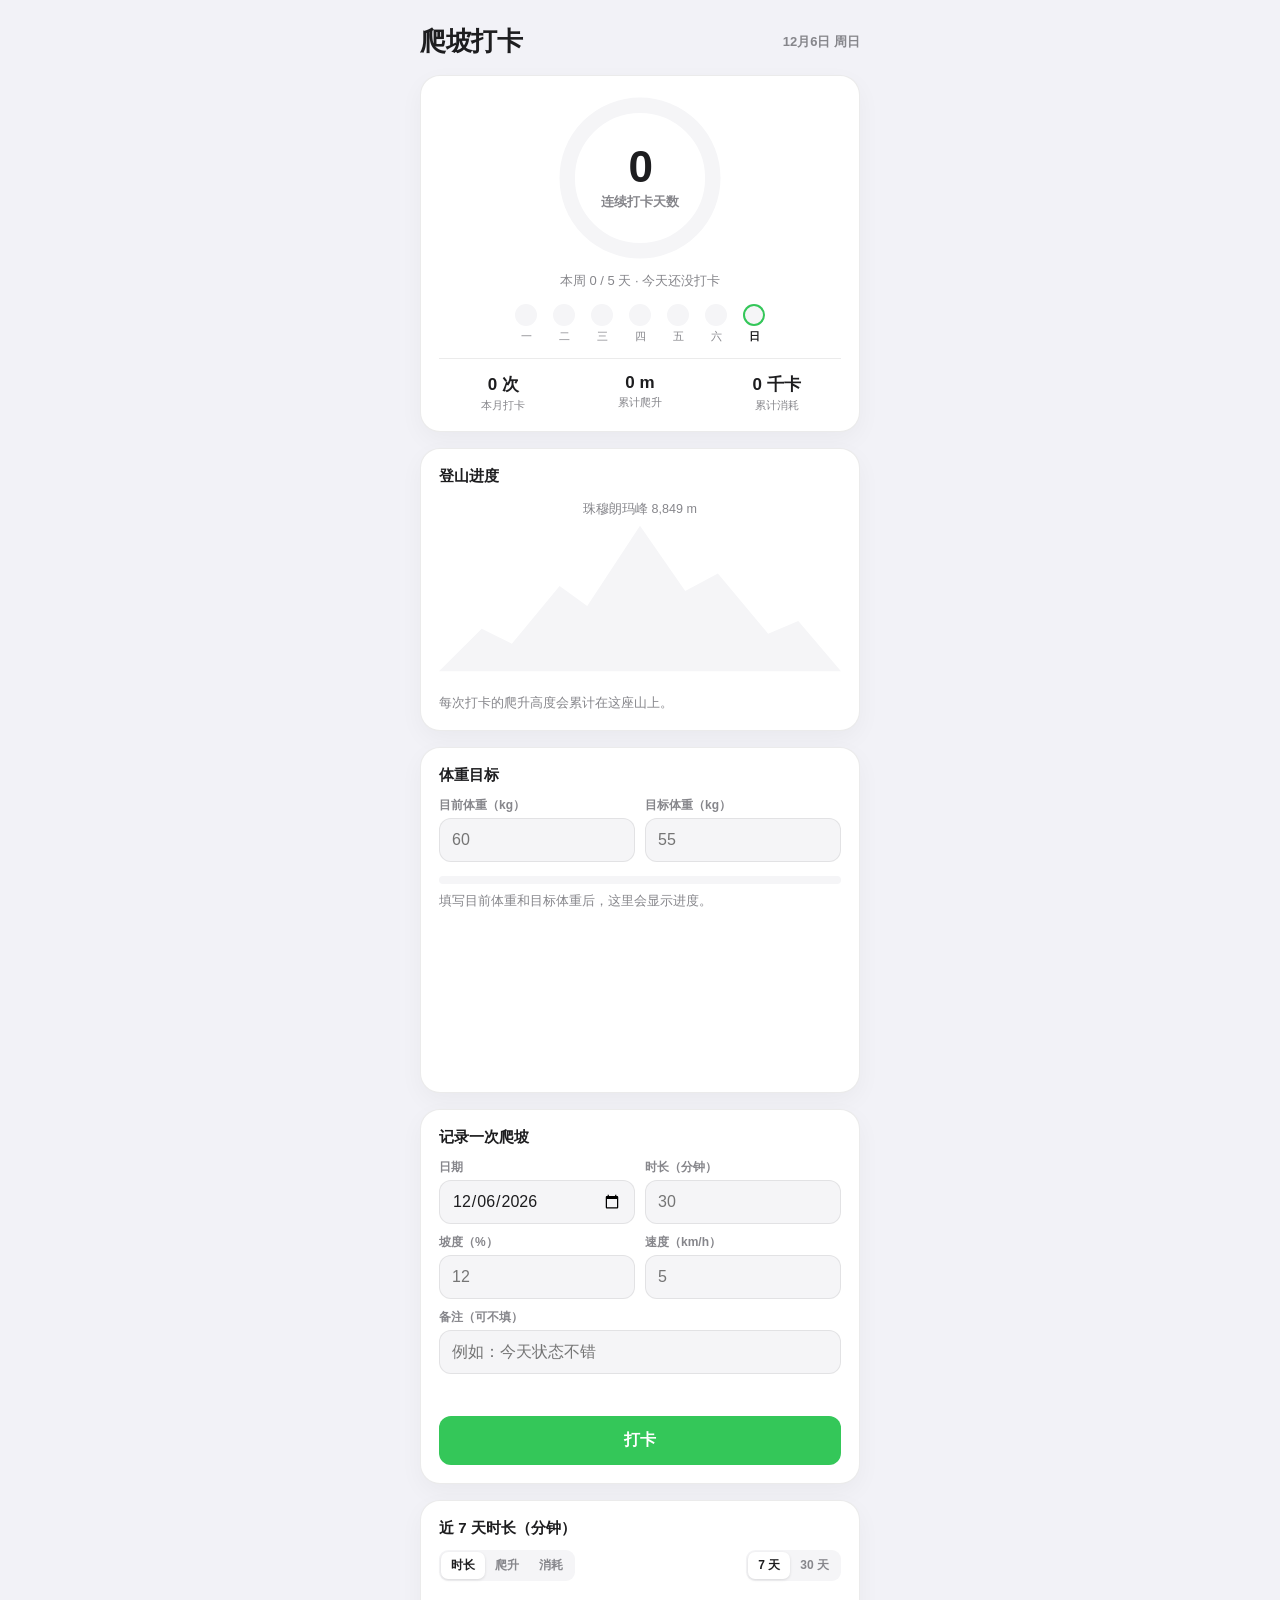
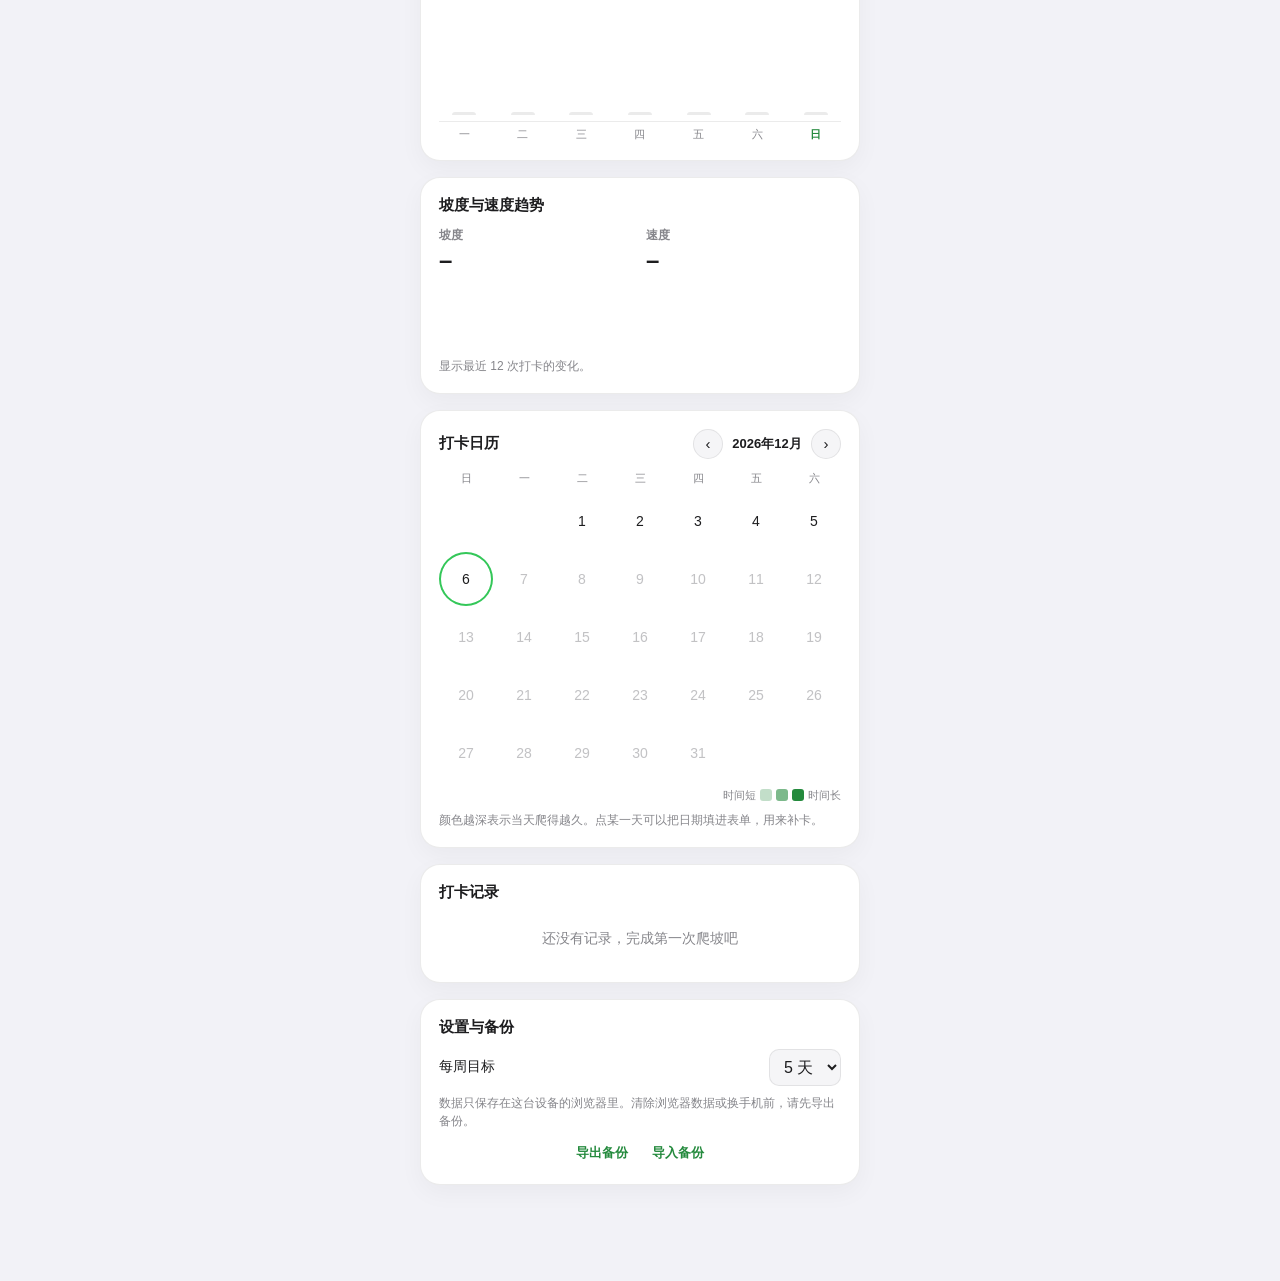
==== commit 82cfef58: "Add charts: weekly goal ring, mountain progress, weight trend, activity bars, incline and speed tren" ====
--- a/index.html
+++ b/index.html
@@ -11,7 +11,7 @@
       --card: #ffffff;
       --primary: #34c759;
       --primary-dark: #248a3d;
-      --primary-soft: rgba(52, 199, 89, 0.14);
+      --on-primary: #ffffff;
       --text: #1d1d1f;
       --sub: #86868b;
       --danger: #ff3b30;
@@ -27,7 +27,7 @@
         --card: #1c1c1e;
         --primary: #30d158;
         --primary-dark: #30d158;
-        --primary-soft: rgba(48, 209, 88, 0.18);
+        --on-primary: #00260c;
         --text: #f5f5f7;
         --sub: #98989d;
         --danger: #ff453a;
@@ -67,13 +67,51 @@
     /* 概览 */
     .hero { text-align: center; }
     .hero-label { font-size: 13px; color: var(--sub); font-weight: 600; }
-    .hero-num { font-size: 52px; font-weight: 700; letter-spacing: -1.5px; color: var(--primary-dark); line-height: 1.1; margin: 4px 0; }
+    .hero-num { font-size: 44px; font-weight: 700; letter-spacing: -1.5px; line-height: 1; font-variant-numeric: tabular-nums; }
     .hero-num small { font-size: 18px; font-weight: 600; margin-left: 4px; }
     .hero-status { font-size: 13px; color: var(--sub); margin-bottom: 14px; }
     .stats { display: grid; grid-template-columns: repeat(3, 1fr); gap: 8px; border-top: 1px solid var(--border); padding-top: 14px; }
     .stat-val { font-size: 17px; font-weight: 700; font-variant-numeric: tabular-nums; }
     .stat-lab { font-size: 11px; color: var(--sub); margin-top: 2px; }
-    .fun { font-size: 12px; color: var(--sub); margin-top: 12px; }
+    .ring-wrap { position: relative; width: 168px; height: 168px; margin: 0 auto 10px; }
+    .ring { width: 100%; height: 100%; transform: rotate(-90deg); }
+    .ring circle { fill: none; stroke-width: 11; }
+    .ring-track { stroke: var(--field); }
+    .ring-prog { stroke: var(--primary); stroke-linecap: round; transition: stroke-dashoffset 0.5s; }
+    .ring-center { position: absolute; inset: 0; display: flex; flex-direction: column; align-items: center; justify-content: center; gap: 4px; }
+    .week-dots { display: flex; justify-content: center; gap: 8px; margin-bottom: 14px; }
+    .week-dot { width: 30px; text-align: center; font-size: 11px; color: var(--sub); }
+    .week-dot i { display: block; width: 22px; height: 22px; margin: 0 auto 3px; border-radius: 50%; background: var(--field); }
+    .week-dot.done i { background: var(--primary); }
+    .week-dot.is-today { color: var(--text); font-weight: 700; }
+    .week-dot.is-today:not(.done) i { box-shadow: inset 0 0 0 2px var(--primary); }
+
+    /* 图表通用 */
+    svg.chart { display: block; width: 100%; height: auto; overflow: visible; }
+    .c-line { fill: none; stroke: var(--primary); stroke-width: 2; stroke-linejoin: round; stroke-linecap: round; }
+    .c-dot { fill: var(--primary); stroke: var(--card); stroke-width: 2; }
+    .c-grid { stroke: var(--border); stroke-width: 1; }
+    .c-target { stroke: var(--sub); stroke-width: 1; stroke-dasharray: 4 4; }
+    .c-text { fill: var(--sub); font-size: 10px; font-variant-numeric: tabular-nums; }
+    .c-text.strong { fill: var(--text); font-weight: 700; }
+    .c-hit { fill: transparent; cursor: pointer; }
+    .m-base { fill: var(--field); }
+    .m-fill { fill: var(--primary); }
+    #tip { position: absolute; z-index: 10; background: var(--text); color: var(--card); font-size: 12px; font-weight: 600; padding: 6px 10px; border-radius: 8px; pointer-events: none; white-space: nowrap; }
+    .seg { display: inline-flex; background: var(--field); border-radius: 9px; padding: 2px; }
+    .seg button { border: none; background: none; color: var(--sub); font-size: 12px; font-weight: 600; padding: 5px 10px; border-radius: 7px; cursor: pointer; font-family: inherit; }
+    .seg button.on { background: var(--card); color: var(--text); box-shadow: 0 1px 3px rgba(0,0,0,0.12); }
+    .seg-row { display: flex; justify-content: space-between; gap: 8px; margin-bottom: 14px; flex-wrap: wrap; }
+    .tiles { display: grid; grid-template-columns: 1fr 1fr; gap: 12px; }
+    .tile-lab { font-size: 12px; color: var(--sub); font-weight: 600; }
+    .tile-val { font-size: 24px; font-weight: 700; margin: 2px 0 6px; font-variant-numeric: tabular-nums; }
+    .tile-val small { font-size: 13px; font-weight: 600; color: var(--sub); margin-left: 2px; }
+    .legend { display: flex; align-items: center; justify-content: flex-end; gap: 4px; font-size: 11px; color: var(--sub); margin-top: 8px; }
+    .legend i { width: 12px; height: 12px; border-radius: 3px; background: var(--primary); }
+    .setting-row { display: flex; align-items: center; justify-content: space-between; font-size: 14px; margin-bottom: 6px; }
+    .setting-row select { border: 1px solid var(--border); background: var(--field); color: var(--text); border-radius: 10px; padding: 8px 10px; font-size: 16px; font-family: inherit; }
+    .fun { font-size: 13px; color: var(--sub); margin-top: 8px; }
+    .fun b { color: var(--text); font-weight: 600; }
 
     /* 表单 */
     .grid { display: grid; grid-template-columns: 1fr 1fr; gap: 10px; }
@@ -112,12 +150,16 @@
     .link-btn.danger { color: var(--danger); }
 
     /* 近 7 天 */
-    .bars { display: grid; grid-template-columns: repeat(7, 1fr); gap: 8px; align-items: end; height: 110px; }
+    .bars { display: grid; grid-auto-flow: column; grid-auto-columns: 1fr; gap: 8px; align-items: end; height: 120px; }
+    .bars.dense { gap: 2px; }
     .bar-col { display: flex; flex-direction: column; align-items: center; justify-content: flex-end; height: 100%; }
     .bar-val { font-size: 10px; color: var(--sub); margin-bottom: 3px; font-variant-numeric: tabular-nums; }
-    .bar { width: 100%; max-width: 26px; background: var(--primary); border-radius: 6px 6px 2px 2px; min-height: 3px; }
-    .bar.empty { background: var(--border); }
-    .bar-days { display: grid; grid-template-columns: repeat(7, 1fr); gap: 8px; margin-top: 6px; text-align: center; font-size: 11px; color: var(--sub); }
+    .bar { width: 100%; max-width: 24px; background: var(--primary); border-radius: 4px 4px 0 0; min-height: 3px; }
+    .bar-col { cursor: pointer; }
+    .bar.zero { background: var(--border); }
+    .bar-days { display: grid; grid-auto-flow: column; grid-auto-columns: 1fr; gap: 8px; white-space: nowrap; border-top: 1px solid var(--border); padding-top: 5px; margin-top: 6px; text-align: center; font-size: 11px; color: var(--sub); }
+    .bar-days.dense { gap: 2px; }
+    .bar-days div { overflow: visible; display: flex; justify-content: center; }
     .bar-days .is-today { color: var(--primary-dark); font-weight: 700; }
 
     /* 日历 */
@@ -137,7 +179,11 @@
       font-family: inherit;
       font-variant-numeric: tabular-nums;
     }
-    .cal button.day.done { background: var(--primary); color: #fff; font-weight: 700; }
+    .cal button.day.l1 { background: color-mix(in srgb, var(--primary-dark) 28%, transparent); font-weight: 600; }
+    .cal button.day.l2 { background: color-mix(in srgb, var(--primary-dark) 60%, transparent); font-weight: 600; }
+    .cal button.day.l3 { background: var(--primary-dark); color: var(--on-primary); font-weight: 700; }
+    .legend i { background: var(--primary-dark); }
+    .legend i.l1 { opacity: 0.28; } .legend i.l2 { opacity: 0.6; }
     .cal button.day.today:not(.done) { box-shadow: inset 0 0 0 2px var(--primary); }
     .cal button.day.future { color: var(--sub); opacity: 0.5; cursor: default; }
 
@@ -165,14 +211,28 @@
     </header>
 
     <div class="card hero">
-      <div class="hero-label">连续打卡</div>
-      <div class="hero-num"><span id="streak">0</span><small>天</small></div>
+      <div class="ring-wrap">
+        <svg class="ring" viewBox="0 0 120 120" aria-hidden="true">
+          <circle class="ring-track" cx="60" cy="60" r="52" />
+          <circle class="ring-prog" id="ring-prog" cx="60" cy="60" r="52" />
+        </svg>
+        <div class="ring-center">
+          <div class="hero-num" id="streak">0</div>
+          <div class="hero-label">连续打卡天数</div>
+        </div>
+      </div>
       <div class="hero-status" id="status"></div>
+      <div class="week-dots" id="week-dots"></div>
       <div class="stats">
         <div><div class="stat-val" id="month-count">0 次</div><div class="stat-lab">本月打卡</div></div>
         <div><div class="stat-val" id="total-climb">0 m</div><div class="stat-lab">累计爬升</div></div>
         <div><div class="stat-val" id="total-kcal">0 千卡</div><div class="stat-lab">累计消耗</div></div>
       </div>
+    </div>
+
+    <div class="card">
+      <div class="section-title">登山进度</div>
+      <svg class="chart" id="mountain" role="img" aria-label="累计爬升相对珠穆朗玛峰的进度"></svg>
       <div class="fun" id="fun"></div>
     </div>
 
@@ -184,6 +244,7 @@
       </div>
       <div class="progress"><div id="weight-bar"></div></div>
       <div class="weight-msg" id="weight-msg"></div>
+      <svg class="chart" id="weight-chart" style="margin-top: 14px;" role="img" aria-label="体重变化曲线" hidden></svg>
     </div>
 
     <div class="card">
@@ -200,9 +261,34 @@
     </div>
 
     <div class="card">
-      <div class="section-title">近 7 天（分钟）</div>
+      <div class="section-title" id="bars-title">运动量</div>
+      <div class="seg-row">
+        <div class="seg" id="seg-metric">
+          <button data-v="min" class="on">时长</button><button data-v="climb">爬升</button><button data-v="kcal">消耗</button>
+        </div>
+        <div class="seg" id="seg-range">
+          <button data-v="7" class="on">7 天</button><button data-v="30">30 天</button>
+        </div>
+      </div>
       <div class="bars" id="bars"></div>
       <div class="bar-days" id="bar-days"></div>
+    </div>
+
+    <div class="card">
+      <div class="section-title">坡度与速度趋势</div>
+      <div class="tiles">
+        <div>
+          <div class="tile-lab">坡度</div>
+          <div class="tile-val" id="incline-val">–</div>
+          <svg class="chart" id="incline-chart" role="img" aria-label="坡度趋势"></svg>
+        </div>
+        <div>
+          <div class="tile-lab">速度</div>
+          <div class="tile-val" id="speed-val">–</div>
+          <svg class="chart" id="speed-chart" role="img" aria-label="速度趋势"></svg>
+        </div>
+      </div>
+      <div class="hint">显示最近 12 次打卡的变化。</div>
     </div>
 
     <div class="card">
@@ -215,7 +301,8 @@
         </div>
       </div>
       <div class="cal" id="cal"></div>
-      <div class="hint">点某一天可以把日期填进上面的表单，用来补卡。</div>
+      <div class="legend"><span>时间短</span><i class="l1"></i><i class="l2"></i><i></i><span>时间长</span></div>
+      <div class="hint">颜色越深表示当天爬得越久。点某一天可以把日期填进表单，用来补卡。</div>
     </div>
 
     <div class="card">
@@ -224,7 +311,11 @@
     </div>
 
     <div class="card">
-      <div class="section-title">备份</div>
+      <div class="section-title">设置与备份</div>
+      <div class="setting-row">
+        <label for="week-goal">每周目标</label>
+        <select id="week-goal"><option value="1">1 天</option><option value="2">2 天</option><option value="3">3 天</option><option value="4">4 天</option><option value="5">5 天</option><option value="6">6 天</option><option value="7">7 天</option></select>
+      </div>
       <div class="hint">数据只保存在这台设备的浏览器里。清除浏览器数据或换手机前，请先导出备份。</div>
       <div class="footer-actions" style="margin-top: 10px;">
         <button class="link-btn" id="btn-export">导出备份</button>
@@ -233,6 +324,8 @@
       </div>
     </div>
   </div>
+
+  <div id="tip" hidden></div>
 
   <script>
     const KEY = 'climb_checkin_v1';
@@ -252,6 +345,7 @@
         weight: kg(d.weight) || 60,
         startWeight: kg(d.startWeight),
         target: kg(d.target),
+        weekGoal: d.weekGoal >= 1 && d.weekGoal <= 7 ? Math.round(d.weekGoal) : 5,
         weightLog: Array.isArray(d.weightLog) ? d.weightLog.filter(w => w && /^\d{4}-\d{2}-\d{2}$/.test(w.date) && kg(w.kg)).map(w => ({ date: w.date, kg: Number(w.kg) })) : [],
         records: d.records.filter(validRecord)
       };
@@ -284,6 +378,131 @@
     }
 
     let calMonth = new Date(); calMonth.setDate(1);
+    let barMetric = 'min', barRange = 7, showAll = false;
+    const WD = '日一二三四五六';
+    const METRICS = { min: ['时长', '分钟'], climb: ['爬升', 'm'], kcal: ['消耗', '千卡'] };
+    const EVEREST = 8849;
+
+    // 提示气泡：鼠标悬停或手指点一下显示
+    const tip = $('tip');
+    function showTip(el, text) {
+      tip.textContent = text; tip.hidden = false;
+      const r = el.getBoundingClientRect(), tw = tip.offsetWidth;
+      const x = Math.max(8, Math.min(document.documentElement.clientWidth - tw - 8, r.left + r.width / 2 - tw / 2));
+      tip.style.left = x + 'px';
+      tip.style.top = (r.top + window.scrollY - tip.offsetHeight - 6) + 'px';
+    }
+    function bindTip(el, text) {
+      el.addEventListener('pointerenter', () => showTip(el, text));
+      el.addEventListener('pointerleave', () => { tip.hidden = true; });
+      el.addEventListener('click', (e) => { showTip(el, text); e.stopPropagation(); });
+    }
+    document.addEventListener('click', () => { tip.hidden = true; });
+
+    const NS = 'http://www.w3.org/2000/svg';
+    function svgEl(name, attrs, parent, text) {
+      const e = document.createElementNS(NS, name);
+      for (const k in attrs) e.setAttribute(k, attrs[k]);
+      if (text != null) e.textContent = text;
+      if (parent) parent.append(e);
+      return e;
+    }
+
+    // 折线图。pts: [{x, y, tip}]；o.axis 为 true 时带刻度、目标线和首尾日期
+    function drawLine(svg, pts, o) {
+      svg.textContent = '';
+      const W = o.w, H = o.h;
+      const pl = o.axis ? 30 : 6, pr = o.axis ? 38 : 6, pt = o.axis ? 14 : 8, pb = o.axis ? 22 : 8;
+      svg.setAttribute('viewBox', '0 0 ' + W + ' ' + H);
+      const ys = pts.map(p => p.y); if (o.target != null) ys.push(o.target);
+      let lo = Math.min(...ys), hi = Math.max(...ys);
+      if (hi - lo < 1e-9) { lo -= 1; hi += 1; }
+      const pad = (hi - lo) * 0.15; lo -= pad; hi += pad;
+      const xs = pts.map(p => p.x), x0 = Math.min(...xs), x1 = Math.max(...xs);
+      const X = v => x1 === x0 ? pl + (W - pl - pr) / 2 : pl + (v - x0) / (x1 - x0) * (W - pl - pr);
+      const Y = v => pt + (hi - v) / (hi - lo) * (H - pt - pb);
+      if (o.axis) {
+        [lo + pad, (lo + hi) / 2, hi - pad].forEach(v => {
+          svgEl('line', { class: 'c-grid', x1: pl, x2: W - pr, y1: Y(v), y2: Y(v) }, svg);
+          svgEl('text', { class: 'c-text', x: pl - 6, y: Y(v) + 3.5, 'text-anchor': 'end' }, svg, o.fmt(v));
+        });
+        if (o.target != null) {
+          svgEl('line', { class: 'c-target', x1: pl, x2: W - pr, y1: Y(o.target), y2: Y(o.target) }, svg);
+          svgEl('text', { class: 'c-text', x: pl + 4, y: Y(o.target) - 5 }, svg, '目标 ' + o.fmt(o.target));
+        }
+        svgEl('text', { class: 'c-text', x: X(x0), y: H - 4, 'text-anchor': 'start' }, svg, pts[0].xl);
+        if (x1 !== x0) svgEl('text', { class: 'c-text', x: X(x1), y: H - 4, 'text-anchor': 'end' }, svg, pts[pts.length - 1].xl);
+      }
+      if (pts.length > 1) svgEl('polyline', { class: 'c-line', points: pts.map(p => X(p.x) + ',' + Y(p.y)).join(' ') }, svg);
+      const last = pts[pts.length - 1];
+      if (o.axis) {
+        pts.forEach(p => svgEl('circle', { class: 'c-dot', cx: X(p.x), cy: Y(p.y), r: 4 }, svg));
+        svgEl('text', { class: 'c-text strong', x: X(last.x) + 8, y: Y(last.y) + 3.5 }, svg, o.fmt(last.y));
+      } else {
+        svgEl('circle', { class: 'c-dot', cx: X(last.x), cy: Y(last.y), r: 4 }, svg);
+      }
+      pts.forEach(p => bindTip(svgEl('circle', { class: 'c-hit', cx: X(p.x), cy: Y(p.y), r: 12 }, svg), p.tip));
+    }
+
+    function renderHero(days, today, streak) {
+      // 本周（周一到周日）打卡天数与目标
+      const now = new Date(), monday = addDays(now, -((now.getDay() + 6) % 7));
+      const dots = $('week-dots'); dots.textContent = '';
+      let weekDone = 0;
+      for (let i = 0; i < 7; i++) {
+        const key = ymd(addDays(monday, i)), done = days.has(key);
+        if (done) weekDone++;
+        const d = document.createElement('div');
+        d.className = 'week-dot' + (done ? ' done' : '') + (key === today ? ' is-today' : '');
+        d.append(document.createElement('i'), WD[(i + 1) % 7]);
+        dots.append(d);
+      }
+      const C = 2 * Math.PI * 52, pct = Math.min(1, weekDone / data.weekGoal);
+      const ring = $('ring-prog');
+      ring.setAttribute('stroke-dasharray', C);
+      ring.setAttribute('stroke-dashoffset', C * (1 - pct));
+      ring.style.visibility = pct > 0 ? 'visible' : 'hidden';
+      const week = '本周 ' + weekDone + ' / ' + data.weekGoal + ' 天';
+      $('status').textContent = (weekDone >= data.weekGoal ? week + '，目标达成 ✓' : week) + ' · ' + (days.has(today) ? '今天已打卡' : '今天还没打卡');
+      $('streak').textContent = streak;
+    }
+
+    function renderMountain(climb) {
+      const svg = $('mountain'); svg.textContent = '';
+      const W = 320, H = 150, base = 138, top = 22;
+      svg.setAttribute('viewBox', '0 0 ' + W + ' ' + H);
+      const lap = Math.floor(climb / EVEREST), inLap = climb - lap * EVEREST;
+      const pct = inLap / EVEREST;
+      const path = 'M0 ' + base + ' L34 104 L58 116 L96 70 L118 86 L160 ' + top + ' L196 74 L222 60 L262 108 L286 98 L320 ' + base + ' Z';
+      svgEl('path', { class: 'm-base', d: path }, svg);
+      const level = base - (base - top) * pct;
+      const clip = svgEl('clipPath', { id: 'm-clip' }, svg);
+      svgEl('rect', { x: 0, y: level, width: W, height: base - level }, clip);
+      svgEl('path', { class: 'm-fill', d: path, 'clip-path': 'url(#m-clip)' }, svg);
+      svgEl('text', { class: 'c-text', x: 160, y: 12, 'text-anchor': 'middle' }, svg, '珠穆朗玛峰 8,849 m');
+      if (climb > 0) {
+        svgEl('line', { class: 'c-target', x1: 0, x2: W, y1: level, y2: level }, svg);
+        const ly = Math.max(level - 5, 34);
+        svgEl('text', { class: 'c-text strong', x: W, y: ly, 'text-anchor': 'end' }, svg, Math.round(inLap).toLocaleString() + ' m');
+      }
+      const fun = $('fun'); fun.textContent = '';
+      const b = (v) => { const e = document.createElement('b'); e.textContent = v; return e; };
+      if (climb <= 0) { fun.textContent = '每次打卡的爬升高度会累计在这座山上。'; return; }
+      if (lap > 0) fun.append('已登顶 ', b(lap + ' 次'), '，正在爬第 ' + (lap + 1) + ' 座 · ');
+      fun.append('已完成 ', b((pct * 100).toFixed(1) + '%'), '，离山顶还有 ', b(Math.round(EVEREST - inLap).toLocaleString() + ' m'));
+    }
+
+    function renderTrends() {
+      const recent = [...data.records].sort((a, b) => a.date.localeCompare(b.date) || a.id - b.id).slice(-12);
+      [['incline', '%'], ['speed', 'km/h']].forEach(([k, unit]) => {
+        const val = $(k + '-val'), svg = $(k + '-chart');
+        val.textContent = ''; svg.textContent = '';
+        if (!recent.length) { val.textContent = '–'; svg.setAttribute('viewBox', '0 0 160 56'); return; }
+        const small = document.createElement('small'); small.textContent = unit;
+        val.append(String(recent[recent.length - 1][k]), small);
+        drawLine(svg, recent.map((r, i) => ({ x: i, y: r[k], tip: r.date.slice(5).replace('-', '/') + ' · ' + r[k] + ' ' + unit })), { w: 160, h: 56 });
+      });
+    }
 
     function render() {
       const today = todayStr();
@@ -294,11 +513,10 @@
       if (!days.has(today)) cur = addDays(cur, -1);
       let streak = 0;
       while (days.has(ymd(cur))) { streak++; cur = addDays(cur, -1); }
-      $('streak').textContent = streak;
-      $('status').textContent = days.has(today) ? '今天已打卡 ✓' : (streak > 0 ? '今天还没打卡，别断了' : '今天还没打卡');
+      renderHero(days, today, streak);
 
       const now = new Date();
-      $('today-label').textContent = (now.getMonth() + 1) + '月' + now.getDate() + '日 周' + '日一二三四五六'[now.getDay()];
+      $('today-label').textContent = (now.getMonth() + 1) + '月' + now.getDate() + '日 周' + WD[now.getDay()];
 
       const monthPrefix = today.slice(0, 7);
       $('month-count').textContent = data.records.filter(r => r.date.startsWith(monthPrefix)).length + ' 次';
@@ -307,12 +525,8 @@
       data.records.forEach(r => { const c = calc(r, data.weight); climb += c.climb; kcal += c.kcal; });
       $('total-climb').textContent = Math.round(climb).toLocaleString() + ' m';
       $('total-kcal').textContent = Math.round(kcal).toLocaleString() + ' 千卡';
-      $('fun').textContent = climb > 0
-        ? (climb >= 8849
-            ? '累计爬升相当于 ' + (climb / 8849).toFixed(2) + ' 座珠穆朗玛峰'
-            : '累计爬升相当于 ' + (climb / 452).toFixed(1) + ' 座双子塔，离一座珠峰还差 ' + Math.round(8849 - climb).toLocaleString() + ' m')
-        : '';
-
+      renderMountain(climb);
+      renderTrends();
       renderWeight();
       renderBars(today);
       renderCal(days, today);
@@ -321,7 +535,7 @@
 
     function renderWeight() {
       const msg = $('weight-msg'), bar = $('weight-bar');
-      msg.textContent = ''; bar.style.width = '0';
+      msg.textContent = ''; bar.style.width = '0'; $('weight-chart').hidden = true;
       const start = data.startWeight, t = data.target, w = data.weight;
       if (start == null) { msg.textContent = '填写目前体重和目标体重后，这里会显示进度。'; return; }
       if (t == null) { msg.textContent = '再填写目标体重，就能看到进度。'; return; }
@@ -330,39 +544,61 @@
       const pct = reached ? 100 : total === 0 ? 0 : Math.max(0, Math.min(100, done / total * 100));
       bar.style.width = pct + '%';
       const b = (v) => { const el = document.createElement('b'); el.textContent = v; return el; };
+      renderWeightChart();
       if (reached) { msg.append('已达成目标 ', b(t + ' kg'), '，保持住！'); return; }
       msg.append('距离目标还差 ', b(left.toFixed(1) + ' kg'));
       const moved = w - start;
       if (Math.abs(moved) >= 0.05) msg.append('，从 ' + start + ' kg 开始已' + (moved < 0 ? '减 ' : '增 '), b(Math.abs(moved).toFixed(1) + ' kg'));
     }
 
+    function renderWeightChart() {
+      const svg = $('weight-chart');
+      const log = [...data.weightLog].sort((a, b) => a.date.localeCompare(b.date));
+      if (log.length < 2) { svg.hidden = true; return; }
+      svg.hidden = false;
+      const fmt = v => (Math.round(v * 10) / 10).toString();
+      drawLine(svg, log.map(w => {
+        const md = w.date.slice(5).replace('-', '/');
+        return { x: new Date(w.date + 'T00:00:00').getTime(), y: w.kg, xl: md, tip: md + ' · ' + w.kg + ' kg' };
+      }), { w: 320, h: 150, axis: true, target: data.target, fmt });
+    }
+
     function renderBars(today) {
       const bars = $('bars'), labels = $('bar-days');
       bars.textContent = ''; labels.textContent = '';
+      const dense = barRange > 7, [name, unit] = METRICS[barMetric];
+      bars.classList.toggle('dense', dense); labels.classList.toggle('dense', dense);
+      $('bars-title').textContent = '近 ' + barRange + ' 天' + name + '（' + unit + '）';
       const list = [];
-      for (let i = 6; i >= 0; i--) {
+      for (let i = barRange - 1; i >= 0; i--) {
         const d = addDays(new Date(), -i), key = ymd(d);
-        const mins = data.records.filter(r => r.date === key).reduce((s, r) => s + r.min, 0);
-        list.push({ key, mins, wd: '日一二三四五六'[d.getDay()] });
-      }
-      const max = Math.max(...list.map(x => x.mins), 1);
+        const val = data.records.filter(r => r.date === key)
+          .reduce((s, r) => s + (barMetric === 'min' ? r.min : calc(r, data.weight)[barMetric]), 0);
+        list.push({ key, val, i, md: (d.getMonth() + 1) + '/' + d.getDate(), wd: WD[d.getDay()] });
+      }
+      const max = Math.max(...list.map(x => x.val), 1);
       list.forEach(x => {
         const col = document.createElement('div'); col.className = 'bar-col';
-        const val = document.createElement('div'); val.className = 'bar-val'; val.textContent = x.mins ? Math.round(x.mins) : '';
-        const bar = document.createElement('div'); bar.className = 'bar' + (x.mins ? '' : ' empty');
-        bar.style.height = x.mins ? Math.max(6, x.mins / max * 80) + 'px' : '3px';
+        const val = document.createElement('div'); val.className = 'bar-val';
+        val.textContent = !dense && x.val ? Math.round(x.val) : '';
+        const bar = document.createElement('div'); bar.className = 'bar' + (x.val ? '' : ' zero');
+        bar.style.height = x.val ? Math.max(6, x.val / max * 92) + 'px' : '3px';
         col.append(val, bar); bars.append(col);
-        const lab = document.createElement('div'); lab.textContent = x.wd;
+        bindTip(col, x.md + ' 周' + x.wd + ' · ' + (x.val ? Math.round(x.val).toLocaleString() + ' ' + unit : '没有打卡'));
+        const lab = document.createElement('div');
+        lab.textContent = dense ? (x.i % 7 === 0 ? x.md : '') : x.wd;
         if (x.key === today) lab.className = 'is-today';
         labels.append(lab);
       });
     }
 
     function renderCal(days, today) {
+      const mins = {};
+      data.records.forEach(r => { mins[r.date] = (mins[r.date] || 0) + r.min; });
       const cal = $('cal'); cal.textContent = '';
       const y = calMonth.getFullYear(), m = calMonth.getMonth();
       $('cal-title').textContent = y + '年' + (m + 1) + '月';
-      '日一二三四五六'.split('').forEach(w => {
+      WD.split('').forEach(w => {
         const el = document.createElement('div'); el.className = 'wd'; el.textContent = w; cal.append(el);
       });
       const first = new Date(y, m, 1).getDay();
@@ -372,7 +608,7 @@
         const key = ymd(new Date(y, m, d));
         const b = document.createElement('button');
         b.className = 'day'; b.textContent = d;
-        if (days.has(key)) b.classList.add('done');
+        if (days.has(key)) b.classList.add('done', mins[key] < 20 ? 'l1' : mins[key] < 40 ? 'l2' : 'l3');
         if (key === today) b.classList.add('today');
         if (key > today) { b.classList.add('future'); b.disabled = true; }
         else b.onclick = () => { $('f-date').value = key; $('f-min').focus(); window.scrollTo({ top: 0, behavior: 'smooth' }); };
@@ -387,7 +623,7 @@
         list.append(e); return;
       }
       const sorted = [...data.records].sort((a, b) => b.date.localeCompare(a.date) || b.id - a.id);
-      sorted.slice(0, 60).forEach(r => {
+      sorted.slice(0, showAll ? sorted.length : 5).forEach(r => {
         const c = calc(r, data.weight);
         const row = document.createElement('div'); row.className = 'item';
         const main = document.createElement('div'); main.className = 'item-main';
@@ -403,6 +639,13 @@
         };
         row.append(main, del); list.append(row);
       });
+      if (sorted.length > 5) {
+        const more = document.createElement('button'); more.className = 'link-btn';
+        more.style.cssText = 'display: block; margin: 10px auto 0;';
+        more.textContent = showAll ? '收起' : '显示全部 ' + sorted.length + ' 条';
+        more.onclick = () => { showAll = !showAll; renderList(); };
+        list.append(more);
+      }
     }
 
     function readForm() {
@@ -462,6 +705,17 @@
       else { $('target').value = data.target == null ? '' : data.target; return; }
       save(); render();
     };
+
+    function bindSeg(id, apply) {
+      $(id).addEventListener('click', (e) => {
+        const btn = e.target.closest('button'); if (!btn) return;
+        $(id).querySelectorAll('button').forEach(x => x.classList.toggle('on', x === btn));
+        apply(btn.dataset.v); renderBars(todayStr());
+      });
+    }
+    bindSeg('seg-metric', v => { barMetric = v; });
+    bindSeg('seg-range', v => { barRange = Number(v); });
+    $('week-goal').onchange = () => { data.weekGoal = Number($('week-goal').value); save(); render(); };
 
     $('btn-export').onclick = () => {
       const blob = new Blob([JSON.stringify(data, null, 2)], { type: 'application/json' });
@@ -492,6 +746,7 @@
       $('f-date').max = todayStr();
       $('weight').value = data.startWeight == null ? '' : data.weight;
       $('target').value = data.target == null ? '' : data.target;
+      $('week-goal').value = data.weekGoal;
       const last = [...data.records].sort((a, b) => b.id - a.id)[0];
       if (last) { $('f-incline').value = last.incline; $('f-speed').value = last.speed; }
       updatePreview(); render();
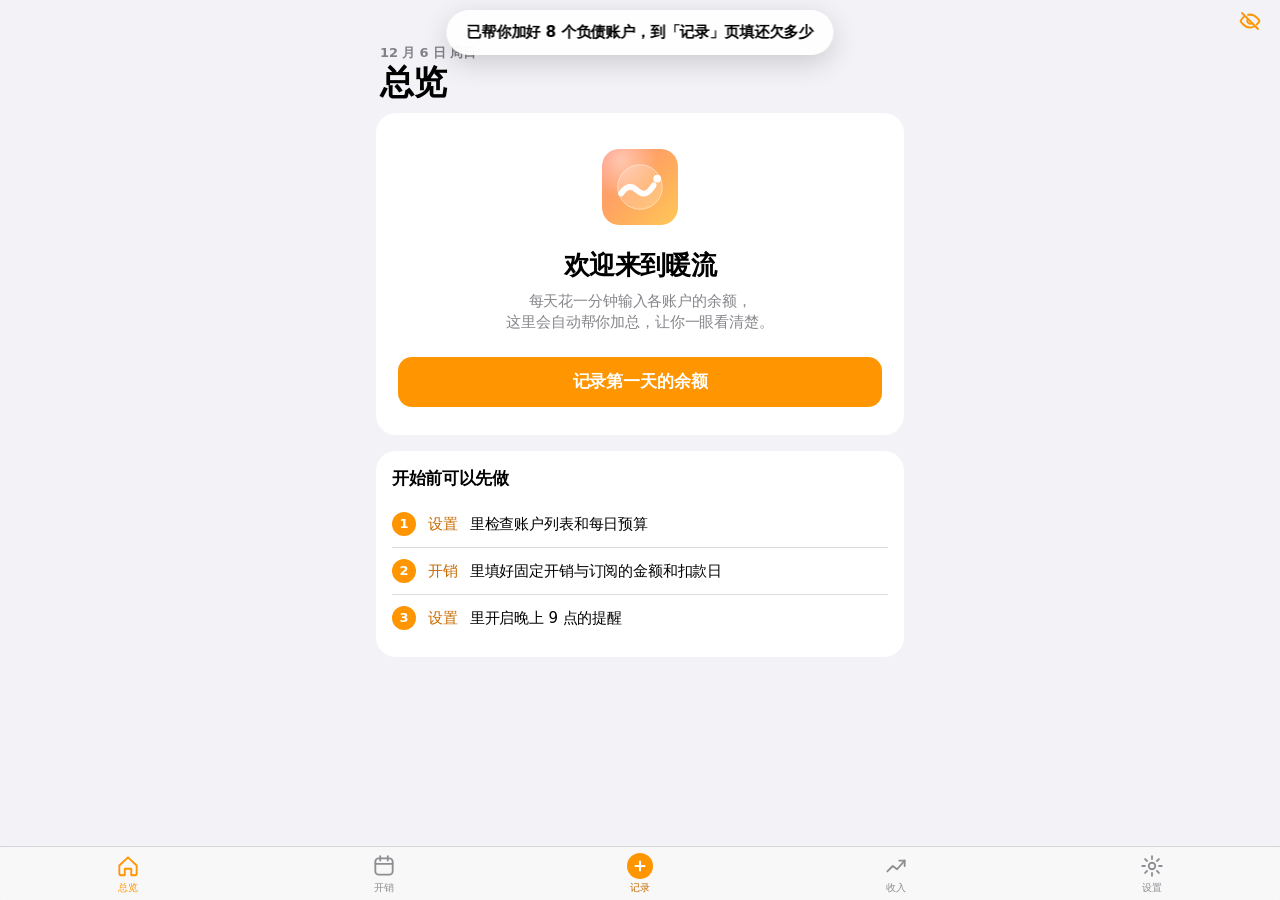
==== commit 4bfa5ae3: "Repayment plans, debt ratio and one-time data import - Bills can run for a fixed range of months (in" ====
--- a/index.html
+++ b/index.html
@@ -1,757 +1,55 @@
-<!DOCTYPE html>
-<html lang="zh-Hans">
+<!doctype html>
+<html lang="zh-CN">
 <head>
-  <meta charset="UTF-8" />
-  <meta name="viewport" content="width=device-width, initial-scale=1.0, viewport-fit=cover" />
-  <meta name="theme-color" content="#f2f2f7" />
-  <title>爬坡打卡</title>
-  <style>
-    :root {
-      --bg: #f2f2f7;
-      --card: #ffffff;
-      --primary: #34c759;
-      --primary-dark: #248a3d;
-      --on-primary: #ffffff;
-      --text: #1d1d1f;
-      --sub: #86868b;
-      --danger: #ff3b30;
-      --border: rgba(0, 0, 0, 0.08);
-      --field: #f5f5f7;
-      --radius-lg: 20px;
-      --radius-md: 12px;
-      --shadow: 0 8px 24px rgba(0, 0, 0, 0.04);
-    }
-    @media (prefers-color-scheme: dark) {
-      :root {
-        --bg: #000000;
-        --card: #1c1c1e;
-        --primary: #30d158;
-        --primary-dark: #30d158;
-        --on-primary: #00260c;
-        --text: #f5f5f7;
-        --sub: #98989d;
-        --danger: #ff453a;
-        --border: rgba(255, 255, 255, 0.1);
-        --field: #2c2c2e;
-        --shadow: none;
-      }
-    }
-
-    * { box-sizing: border-box; margin: 0; padding: 0; -webkit-font-smoothing: antialiased; }
-
-    body {
-      font-family: -apple-system, BlinkMacSystemFont, "SF Pro Display", "PingFang SC", "Helvetica Neue", sans-serif;
-      background: var(--bg);
-      color: var(--text);
-      padding: 24px 16px 80px;
-      min-height: 100vh;
-    }
-
-    .container { max-width: 440px; margin: 0 auto; }
-
-    header { display: flex; justify-content: space-between; align-items: center; margin-bottom: 16px; }
-    h1 { font-size: 26px; font-weight: 700; letter-spacing: -0.5px; }
-    .today-label { font-size: 13px; color: var(--sub); font-weight: 600; }
-
-    .card {
-      background: var(--card);
-      border-radius: var(--radius-lg);
-      padding: 18px;
-      border: 1px solid var(--border);
-      box-shadow: var(--shadow);
-      margin-bottom: 16px;
-    }
-
-    .section-title { font-size: 15px; font-weight: 700; margin-bottom: 12px; display: flex; justify-content: space-between; align-items: center; }
-
-    /* 概览 */
-    .hero { text-align: center; }
-    .hero-label { font-size: 13px; color: var(--sub); font-weight: 600; }
-    .hero-num { font-size: 44px; font-weight: 700; letter-spacing: -1.5px; line-height: 1; font-variant-numeric: tabular-nums; }
-    .hero-num small { font-size: 18px; font-weight: 600; margin-left: 4px; }
-    .hero-status { font-size: 13px; color: var(--sub); margin-bottom: 14px; }
-    .stats { display: grid; grid-template-columns: repeat(3, 1fr); gap: 8px; border-top: 1px solid var(--border); padding-top: 14px; }
-    .stat-val { font-size: 17px; font-weight: 700; font-variant-numeric: tabular-nums; }
-    .stat-lab { font-size: 11px; color: var(--sub); margin-top: 2px; }
-    .ring-wrap { position: relative; width: 168px; height: 168px; margin: 0 auto 10px; }
-    .ring { width: 100%; height: 100%; transform: rotate(-90deg); }
-    .ring circle { fill: none; stroke-width: 11; }
-    .ring-track { stroke: var(--field); }
-    .ring-prog { stroke: var(--primary); stroke-linecap: round; transition: stroke-dashoffset 0.5s; }
-    .ring-center { position: absolute; inset: 0; display: flex; flex-direction: column; align-items: center; justify-content: center; gap: 4px; }
-    .week-dots { display: flex; justify-content: center; gap: 8px; margin-bottom: 14px; }
-    .week-dot { width: 30px; text-align: center; font-size: 11px; color: var(--sub); }
-    .week-dot i { display: block; width: 22px; height: 22px; margin: 0 auto 3px; border-radius: 50%; background: var(--field); }
-    .week-dot.done i { background: var(--primary); }
-    .week-dot.is-today { color: var(--text); font-weight: 700; }
-    .week-dot.is-today:not(.done) i { box-shadow: inset 0 0 0 2px var(--primary); }
-
-    /* 图表通用 */
-    svg.chart { display: block; width: 100%; height: auto; overflow: visible; }
-    .c-line { fill: none; stroke: var(--primary); stroke-width: 2; stroke-linejoin: round; stroke-linecap: round; }
-    .c-dot { fill: var(--primary); stroke: var(--card); stroke-width: 2; }
-    .c-grid { stroke: var(--border); stroke-width: 1; }
-    .c-target { stroke: var(--sub); stroke-width: 1; stroke-dasharray: 4 4; }
-    .c-text { fill: var(--sub); font-size: 10px; font-variant-numeric: tabular-nums; }
-    .c-text.strong { fill: var(--text); font-weight: 700; }
-    .c-hit { fill: transparent; cursor: pointer; }
-    .m-base { fill: var(--field); }
-    .m-fill { fill: var(--primary); }
-    #tip { position: absolute; z-index: 10; background: var(--text); color: var(--card); font-size: 12px; font-weight: 600; padding: 6px 10px; border-radius: 8px; pointer-events: none; white-space: nowrap; }
-    .seg { display: inline-flex; background: var(--field); border-radius: 9px; padding: 2px; }
-    .seg button { border: none; background: none; color: var(--sub); font-size: 12px; font-weight: 600; padding: 5px 10px; border-radius: 7px; cursor: pointer; font-family: inherit; }
-    .seg button.on { background: var(--card); color: var(--text); box-shadow: 0 1px 3px rgba(0,0,0,0.12); }
-    .seg-row { display: flex; justify-content: space-between; gap: 8px; margin-bottom: 14px; flex-wrap: wrap; }
-    .tiles { display: grid; grid-template-columns: 1fr 1fr; gap: 12px; }
-    .tile-lab { font-size: 12px; color: var(--sub); font-weight: 600; }
-    .tile-val { font-size: 24px; font-weight: 700; margin: 2px 0 6px; font-variant-numeric: tabular-nums; }
-    .tile-val small { font-size: 13px; font-weight: 600; color: var(--sub); margin-left: 2px; }
-    .legend { display: flex; align-items: center; justify-content: flex-end; gap: 4px; font-size: 11px; color: var(--sub); margin-top: 8px; }
-    .legend i { width: 12px; height: 12px; border-radius: 3px; background: var(--primary); }
-    .setting-row { display: flex; align-items: center; justify-content: space-between; font-size: 14px; margin-bottom: 6px; }
-    .setting-row select { border: 1px solid var(--border); background: var(--field); color: var(--text); border-radius: 10px; padding: 8px 10px; font-size: 16px; font-family: inherit; }
-    .fun { font-size: 13px; color: var(--sub); margin-top: 8px; }
-    .fun b { color: var(--text); font-weight: 600; }
-
-    /* 表单 */
-    .grid { display: grid; grid-template-columns: 1fr 1fr; gap: 10px; }
-    .field label { display: block; font-size: 12px; color: var(--sub); font-weight: 600; margin-bottom: 4px; }
-    .field input {
-      width: 100%;
-      border: 1px solid var(--border);
-      background: var(--field);
-      color: var(--text);
-      border-radius: var(--radius-md);
-      padding: 10px 12px;
-      font-size: 16px;
-      outline: none;
-      font-family: inherit;
-      min-height: 44px;
-    }
-    .field input:focus { border-color: var(--primary); }
-    .field.full { grid-column: 1 / -1; }
-    .preview { font-size: 13px; color: var(--sub); margin: 12px 0; min-height: 18px; }
-    .preview b { color: var(--text); font-weight: 600; }
-
-    .btn {
-      width: 100%;
-      border: none;
-      border-radius: var(--radius-md);
-      padding: 14px;
-      font-size: 16px;
-      font-weight: 700;
-      cursor: pointer;
-      font-family: inherit;
-      background: var(--primary);
-      color: #fff;
-    }
-    .btn:active { opacity: 0.8; }
-    .link-btn { white-space: nowrap; flex-shrink: 0; background: none; border: none; color: var(--primary-dark); font-size: 13px; font-weight: 600; cursor: pointer; font-family: inherit; padding: 4px; }
-    .link-btn.danger { color: var(--danger); }
-
-    /* 近 7 天 */
-    .bars { display: grid; grid-auto-flow: column; grid-auto-columns: 1fr; gap: 8px; align-items: end; height: 120px; }
-    .bars.dense { gap: 2px; }
-    .bar-col { display: flex; flex-direction: column; align-items: center; justify-content: flex-end; height: 100%; }
-    .bar-val { font-size: 10px; color: var(--sub); margin-bottom: 3px; font-variant-numeric: tabular-nums; }
-    .bar { width: 100%; max-width: 24px; background: var(--primary); border-radius: 4px 4px 0 0; min-height: 3px; }
-    .bar-col { cursor: pointer; }
-    .bar.zero { background: var(--border); }
-    .bar-days { display: grid; grid-auto-flow: column; grid-auto-columns: 1fr; gap: 8px; white-space: nowrap; border-top: 1px solid var(--border); padding-top: 5px; margin-top: 6px; text-align: center; font-size: 11px; color: var(--sub); }
-    .bar-days.dense { gap: 2px; }
-    .bar-days div { overflow: visible; display: flex; justify-content: center; }
-    .bar-days .is-today { color: var(--primary-dark); font-weight: 700; }
-
-    /* 日历 */
-    .cal-nav { display: flex; align-items: center; gap: 6px; }
-    .cal-nav button { width: 30px; height: 30px; border-radius: 50%; border: 1px solid var(--border); background: var(--field); color: var(--text); font-size: 15px; cursor: pointer; }
-    .cal-nav span { font-size: 13px; font-weight: 600; min-width: 76px; text-align: center; font-variant-numeric: tabular-nums; }
-    .cal { display: grid; grid-template-columns: repeat(7, 1fr); gap: 4px; text-align: center; }
-    .cal .wd { font-size: 11px; color: var(--sub); padding-bottom: 4px; }
-    .cal button.day {
-      aspect-ratio: 1;
-      border: none;
-      background: none;
-      color: var(--text);
-      font-size: 14px;
-      border-radius: 50%;
-      cursor: pointer;
-      font-family: inherit;
-      font-variant-numeric: tabular-nums;
-    }
-    .cal button.day.l1 { background: color-mix(in srgb, var(--primary-dark) 28%, transparent); font-weight: 600; }
-    .cal button.day.l2 { background: color-mix(in srgb, var(--primary-dark) 60%, transparent); font-weight: 600; }
-    .cal button.day.l3 { background: var(--primary-dark); color: var(--on-primary); font-weight: 700; }
-    .legend i { background: var(--primary-dark); }
-    .legend i.l1 { opacity: 0.28; } .legend i.l2 { opacity: 0.6; }
-    .cal button.day.today:not(.done) { box-shadow: inset 0 0 0 2px var(--primary); }
-    .cal button.day.future { color: var(--sub); opacity: 0.5; cursor: default; }
-
-    /* 记录 */
-    .item { display: flex; justify-content: space-between; align-items: center; gap: 10px; padding: 12px 0; border-bottom: 1px solid var(--border); }
-    .item:last-child { border-bottom: none; padding-bottom: 0; }
-    .item-main { min-width: 0; }
-    .item-title { font-size: 15px; font-weight: 600; }
-    .item-sub { font-size: 12px; color: var(--sub); margin-top: 2px; overflow-wrap: anywhere; }
-    .empty { text-align: center; color: var(--sub); font-size: 14px; padding: 16px 0; }
-
-    .progress { height: 8px; background: var(--field); border-radius: 4px; overflow: hidden; margin: 14px 0 8px; }
-    .progress div { height: 100%; width: 0; background: var(--primary); border-radius: 4px; transition: width 0.3s; }
-    .weight-msg { font-size: 13px; color: var(--sub); }
-    .weight-msg b { color: var(--text); font-weight: 600; }
-    .footer-actions { display: flex; justify-content: center; gap: 16px; flex-wrap: wrap; }
-    .hint { font-size: 12px; color: var(--sub); margin-top: 8px; line-height: 1.5; }
-  </style>
+  <meta charset="utf-8">
+  <meta name="viewport" content="width=device-width, initial-scale=1, viewport-fit=cover">
+  <title>暖流 · 现金流</title>
+  <meta name="description" content="每天一分钟，看清自己有多少钱、多少可以用。">
+  <meta name="theme-color" content="#F2F2F7">
+  <meta name="mobile-web-app-capable" content="yes">
+  <meta name="apple-mobile-web-app-capable" content="yes">
+  <meta name="apple-mobile-web-app-title" content="暖流">
+  <link rel="manifest" href="manifest.webmanifest">
+  <link rel="icon" href="icons/icon.svg" type="image/svg+xml">
+  <link rel="apple-touch-icon" href="icons/icon-192.png">
+  <link rel="stylesheet" href="css/styles.css">
 </head>
 <body>
-  <div class="container">
-    <header>
-      <h1>爬坡打卡</h1>
-      <span class="today-label" id="today-label"></span>
-    </header>
+  <header class="navbar">
+    <strong id="nav-title"></strong>
+    <button type="button" id="eye" class="nav-btn" aria-label="显示或隐藏金额">
+      <svg class="eye-on" viewBox="0 0 24 24"><path d="M2.500 12s3.500-6.500 9.500-6.500S21.500 12 21.500 12s-3.500 6.500-9.500 6.500S2.500 12 2.500 12z"/><circle cx="12" cy="12" r="3"/></svg>
+      <svg class="eye-off" viewBox="0 0 24 24"><path d="M4 4l16 16M9.900 5.800A9.600 9.600 0 0 1 12 5.500c6 0 9.500 6.500 9.500 6.500a17 17 0 0 1-2.900 3.700M6.300 7.400A16.500 16.500 0 0 0 2.500 12s3.500 6.500 9.500 6.500c1.500 0 2.900-.400 4.100-1M9.900 9.900a3 3 0 0 0 4.200 4.200"/></svg>
+    </button>
+  </header>
+  <div class="large-title"><span id="page-sub"></span><h1 id="page-title">暖流</h1></div>
 
-    <div class="card hero">
-      <div class="ring-wrap">
-        <svg class="ring" viewBox="0 0 120 120" aria-hidden="true">
-          <circle class="ring-track" cx="60" cy="60" r="52" />
-          <circle class="ring-prog" id="ring-prog" cx="60" cy="60" r="52" />
-        </svg>
-        <div class="ring-center">
-          <div class="hero-num" id="streak">0</div>
-          <div class="hero-label">连续打卡天数</div>
-        </div>
-      </div>
-      <div class="hero-status" id="status"></div>
-      <div class="week-dots" id="week-dots"></div>
-      <div class="stats">
-        <div><div class="stat-val" id="month-count">0 次</div><div class="stat-lab">本月打卡</div></div>
-        <div><div class="stat-val" id="total-climb">0 m</div><div class="stat-lab">累计爬升</div></div>
-        <div><div class="stat-val" id="total-kcal">0 千卡</div><div class="stat-lab">累计消耗</div></div>
-      </div>
-    </div>
+  <main id="view" tabindex="-1"></main>
 
-    <div class="card">
-      <div class="section-title">登山进度</div>
-      <svg class="chart" id="mountain" role="img" aria-label="累计爬升相对珠穆朗玛峰的进度"></svg>
-      <div class="fun" id="fun"></div>
-    </div>
+  <nav class="tabbar" aria-label="主导航">
+    <a href="#home" data-tab="home">
+      <svg viewBox="0 0 24 24"><path d="M4 11.5 12 4l8 7.5V19a1.5 1.5 0 0 1-1.5 1.5h-3.5v-6h-6v6H5.500A1.5 1.5 0 0 1 4 19z"/></svg><span>总览</span>
+    </a>
+    <a href="#bills" data-tab="bills">
+      <svg viewBox="0 0 24 24"><rect x="4" y="5" width="16" height="15" rx="3"/><path d="M4 10h16M8.500 3v4M15.500 3v4"/></svg><span>开销</span>
+    </a>
+    <a href="#entry" data-tab="entry" class="tab-main" aria-label="记录今天的余额">
+      <svg viewBox="0 0 24 24"><path d="M12 6v12M6 12h12"/></svg><span>记录</span>
+    </a>
+    <a href="#income" data-tab="income">
+      <svg viewBox="0 0 24 24"><path d="M4 17l5-5 4 3 7-8"/><path d="M15 7h5v5"/></svg><span>收入</span>
+    </a>
+    <a href="#settings" data-tab="settings">
+      <svg viewBox="0 0 24 24"><circle cx="12" cy="12" r="3"/><path d="M12 3v2.500M12 18.500V21M3 12h2.500M18.500 12H21M5.600 5.600l1.800 1.800M16.600 16.600l1.800 1.800M5.600 18.400l1.800-1.800M16.600 7.400l1.800-1.800"/></svg><span>设置</span>
+    </a>
+  </nav>
 
-    <div class="card">
-      <div class="section-title">体重目标</div>
-      <div class="grid">
-        <div class="field"><label for="weight">目前体重（kg）</label><input type="number" id="weight" inputmode="decimal" min="20" max="250" step="0.1" placeholder="60" /></div>
-        <div class="field"><label for="target">目标体重（kg）</label><input type="number" id="target" inputmode="decimal" min="20" max="250" step="0.1" placeholder="55" /></div>
-      </div>
-      <div class="progress"><div id="weight-bar"></div></div>
-      <div class="weight-msg" id="weight-msg"></div>
-      <svg class="chart" id="weight-chart" style="margin-top: 14px;" role="img" aria-label="体重变化曲线" hidden></svg>
-    </div>
+  <div id="sheet-root"></div>
+  <div id="toast" role="status" aria-live="polite"></div>
 
-    <div class="card">
-      <div class="section-title">记录一次爬坡</div>
-      <div class="grid">
-        <div class="field"><label for="f-date">日期</label><input type="date" id="f-date" /></div>
-        <div class="field"><label for="f-min">时长（分钟）</label><input type="number" id="f-min" inputmode="decimal" min="1" step="1" placeholder="30" /></div>
-        <div class="field"><label for="f-incline">坡度（%）</label><input type="number" id="f-incline" inputmode="decimal" min="0" max="40" step="0.5" placeholder="12" /></div>
-        <div class="field"><label for="f-speed">速度（km/h）</label><input type="number" id="f-speed" inputmode="decimal" min="0.5" max="20" step="0.1" placeholder="5" /></div>
-        <div class="field full"><label for="f-note">备注（可不填）</label><input type="text" id="f-note" maxlength="60" placeholder="例如：今天状态不错" /></div>
-      </div>
-      <div class="preview" id="preview"></div>
-      <button class="btn" id="btn-add">打卡</button>
-    </div>
-
-    <div class="card">
-      <div class="section-title" id="bars-title">运动量</div>
-      <div class="seg-row">
-        <div class="seg" id="seg-metric">
-          <button data-v="min" class="on">时长</button><button data-v="climb">爬升</button><button data-v="kcal">消耗</button>
-        </div>
-        <div class="seg" id="seg-range">
-          <button data-v="7" class="on">7 天</button><button data-v="30">30 天</button>
-        </div>
-      </div>
-      <div class="bars" id="bars"></div>
-      <div class="bar-days" id="bar-days"></div>
-    </div>
-
-    <div class="card">
-      <div class="section-title">坡度与速度趋势</div>
-      <div class="tiles">
-        <div>
-          <div class="tile-lab">坡度</div>
-          <div class="tile-val" id="incline-val">–</div>
-          <svg class="chart" id="incline-chart" role="img" aria-label="坡度趋势"></svg>
-        </div>
-        <div>
-          <div class="tile-lab">速度</div>
-          <div class="tile-val" id="speed-val">–</div>
-          <svg class="chart" id="speed-chart" role="img" aria-label="速度趋势"></svg>
-        </div>
-      </div>
-      <div class="hint">显示最近 12 次打卡的变化。</div>
-    </div>
-
-    <div class="card">
-      <div class="section-title">
-        <span>打卡日历</span>
-        <div class="cal-nav">
-          <button id="cal-prev" aria-label="上个月">‹</button>
-          <span id="cal-title"></span>
-          <button id="cal-next" aria-label="下个月">›</button>
-        </div>
-      </div>
-      <div class="cal" id="cal"></div>
-      <div class="legend"><span>时间短</span><i class="l1"></i><i class="l2"></i><i></i><span>时间长</span></div>
-      <div class="hint">颜色越深表示当天爬得越久。点某一天可以把日期填进表单，用来补卡。</div>
-    </div>
-
-    <div class="card">
-      <div class="section-title">打卡记录</div>
-      <div id="list"></div>
-    </div>
-
-    <div class="card">
-      <div class="section-title">设置与备份</div>
-      <div class="setting-row">
-        <label for="week-goal">每周目标</label>
-        <select id="week-goal"><option value="1">1 天</option><option value="2">2 天</option><option value="3">3 天</option><option value="4">4 天</option><option value="5">5 天</option><option value="6">6 天</option><option value="7">7 天</option></select>
-      </div>
-      <div class="hint">数据只保存在这台设备的浏览器里。清除浏览器数据或换手机前，请先导出备份。</div>
-      <div class="footer-actions" style="margin-top: 10px;">
-        <button class="link-btn" id="btn-export">导出备份</button>
-        <button class="link-btn" id="btn-import">导入备份</button>
-        <input type="file" id="file-import" accept="application/json,.json" hidden />
-      </div>
-    </div>
-  </div>
-
-  <div id="tip" hidden></div>
-
-  <script>
-    const KEY = 'climb_checkin_v1';
-    const $ = (id) => document.getElementById(id);
-
-    function load() {
-      try {
-        const d = JSON.parse(localStorage.getItem(KEY));
-        if (d && Array.isArray(d.records)) return normalize(d);
-      } catch (e) {}
-      return normalize({ records: [] });
-    }
-    // weight 用于估算消耗（没填时按 60kg）；startWeight 是第一次填写的体重，用来算进度
-    function normalize(d) {
-      const kg = (v) => { v = Number(v); return v >= 20 && v <= 250 ? v : null; };
-      return {
-        weight: kg(d.weight) || 60,
-        startWeight: kg(d.startWeight),
-        target: kg(d.target),
-        weekGoal: d.weekGoal >= 1 && d.weekGoal <= 7 ? Math.round(d.weekGoal) : 5,
-        weightLog: Array.isArray(d.weightLog) ? d.weightLog.filter(w => w && /^\d{4}-\d{2}-\d{2}$/.test(w.date) && kg(w.kg)).map(w => ({ date: w.date, kg: Number(w.kg) })) : [],
-        records: d.records.filter(validRecord)
-      };
-    }
-    function validRecord(r) {
-      return r && /^\d{4}-\d{2}-\d{2}$/.test(r.date) && r.min > 0 && r.incline >= 0 && r.speed > 0;
-    }
-    let data = load();
-    function save() {
-      try { localStorage.setItem(KEY, JSON.stringify(data)); }
-      catch (e) { alert('保存失败：浏览器存储不可用。'); }
-    }
-
-    // 日期工具（全部按本地时间）
-    function ymd(d) {
-      return d.getFullYear() + '-' + String(d.getMonth() + 1).padStart(2, '0') + '-' + String(d.getDate()).padStart(2, '0');
-    }
-    function addDays(d, n) { const x = new Date(d); x.setDate(x.getDate() + n); return x; }
-    const todayStr = () => ymd(new Date());
-
-    // 计算：距离、爬升高度、消耗（ACSM 步行公式）
-    function calc(r, weight) {
-      const g = r.incline / 100;
-      const distM = r.speed * 1000 * r.min / 60;
-      const climb = distM * g / Math.sqrt(1 + g * g);
-      const v = r.speed * 1000 / 60; // 米/分钟
-      const vo2 = 0.1 * v + 1.8 * v * g + 3.5;
-      const kcal = vo2 * weight / 1000 * 5 * r.min;
-      return { distKm: distM / 1000, climb, kcal };
-    }
-
-    let calMonth = new Date(); calMonth.setDate(1);
-    let barMetric = 'min', barRange = 7, showAll = false;
-    const WD = '日一二三四五六';
-    const METRICS = { min: ['时长', '分钟'], climb: ['爬升', 'm'], kcal: ['消耗', '千卡'] };
-    const EVEREST = 8849;
-
-    // 提示气泡：鼠标悬停或手指点一下显示
-    const tip = $('tip');
-    function showTip(el, text) {
-      tip.textContent = text; tip.hidden = false;
-      const r = el.getBoundingClientRect(), tw = tip.offsetWidth;
-      const x = Math.max(8, Math.min(document.documentElement.clientWidth - tw - 8, r.left + r.width / 2 - tw / 2));
-      tip.style.left = x + 'px';
-      tip.style.top = (r.top + window.scrollY - tip.offsetHeight - 6) + 'px';
-    }
-    function bindTip(el, text) {
-      el.addEventListener('pointerenter', () => showTip(el, text));
-      el.addEventListener('pointerleave', () => { tip.hidden = true; });
-      el.addEventListener('click', (e) => { showTip(el, text); e.stopPropagation(); });
-    }
-    document.addEventListener('click', () => { tip.hidden = true; });
-
-    const NS = 'http://www.w3.org/2000/svg';
-    function svgEl(name, attrs, parent, text) {
-      const e = document.createElementNS(NS, name);
-      for (const k in attrs) e.setAttribute(k, attrs[k]);
-      if (text != null) e.textContent = text;
-      if (parent) parent.append(e);
-      return e;
-    }
-
-    // 折线图。pts: [{x, y, tip}]；o.axis 为 true 时带刻度、目标线和首尾日期
-    function drawLine(svg, pts, o) {
-      svg.textContent = '';
-      const W = o.w, H = o.h;
-      const pl = o.axis ? 30 : 6, pr = o.axis ? 38 : 6, pt = o.axis ? 14 : 8, pb = o.axis ? 22 : 8;
-      svg.setAttribute('viewBox', '0 0 ' + W + ' ' + H);
-      const ys = pts.map(p => p.y); if (o.target != null) ys.push(o.target);
-      let lo = Math.min(...ys), hi = Math.max(...ys);
-      if (hi - lo < 1e-9) { lo -= 1; hi += 1; }
-      const pad = (hi - lo) * 0.15; lo -= pad; hi += pad;
-      const xs = pts.map(p => p.x), x0 = Math.min(...xs), x1 = Math.max(...xs);
-      const X = v => x1 === x0 ? pl + (W - pl - pr) / 2 : pl + (v - x0) / (x1 - x0) * (W - pl - pr);
-      const Y = v => pt + (hi - v) / (hi - lo) * (H - pt - pb);
-      if (o.axis) {
-        [lo + pad, (lo + hi) / 2, hi - pad].forEach(v => {
-          svgEl('line', { class: 'c-grid', x1: pl, x2: W - pr, y1: Y(v), y2: Y(v) }, svg);
-          svgEl('text', { class: 'c-text', x: pl - 6, y: Y(v) + 3.5, 'text-anchor': 'end' }, svg, o.fmt(v));
-        });
-        if (o.target != null) {
-          svgEl('line', { class: 'c-target', x1: pl, x2: W - pr, y1: Y(o.target), y2: Y(o.target) }, svg);
-          svgEl('text', { class: 'c-text', x: pl + 4, y: Y(o.target) - 5 }, svg, '目标 ' + o.fmt(o.target));
-        }
-        svgEl('text', { class: 'c-text', x: X(x0), y: H - 4, 'text-anchor': 'start' }, svg, pts[0].xl);
-        if (x1 !== x0) svgEl('text', { class: 'c-text', x: X(x1), y: H - 4, 'text-anchor': 'end' }, svg, pts[pts.length - 1].xl);
-      }
-      if (pts.length > 1) svgEl('polyline', { class: 'c-line', points: pts.map(p => X(p.x) + ',' + Y(p.y)).join(' ') }, svg);
-      const last = pts[pts.length - 1];
-      if (o.axis) {
-        pts.forEach(p => svgEl('circle', { class: 'c-dot', cx: X(p.x), cy: Y(p.y), r: 4 }, svg));
-        svgEl('text', { class: 'c-text strong', x: X(last.x) + 8, y: Y(last.y) + 3.5 }, svg, o.fmt(last.y));
-      } else {
-        svgEl('circle', { class: 'c-dot', cx: X(last.x), cy: Y(last.y), r: 4 }, svg);
-      }
-      pts.forEach(p => bindTip(svgEl('circle', { class: 'c-hit', cx: X(p.x), cy: Y(p.y), r: 12 }, svg), p.tip));
-    }
-
-    function renderHero(days, today, streak) {
-      // 本周（周一到周日）打卡天数与目标
-      const now = new Date(), monday = addDays(now, -((now.getDay() + 6) % 7));
-      const dots = $('week-dots'); dots.textContent = '';
-      let weekDone = 0;
-      for (let i = 0; i < 7; i++) {
-        const key = ymd(addDays(monday, i)), done = days.has(key);
-        if (done) weekDone++;
-        const d = document.createElement('div');
-        d.className = 'week-dot' + (done ? ' done' : '') + (key === today ? ' is-today' : '');
-        d.append(document.createElement('i'), WD[(i + 1) % 7]);
-        dots.append(d);
-      }
-      const C = 2 * Math.PI * 52, pct = Math.min(1, weekDone / data.weekGoal);
-      const ring = $('ring-prog');
-      ring.setAttribute('stroke-dasharray', C);
-      ring.setAttribute('stroke-dashoffset', C * (1 - pct));
-      ring.style.visibility = pct > 0 ? 'visible' : 'hidden';
-      const week = '本周 ' + weekDone + ' / ' + data.weekGoal + ' 天';
-      $('status').textContent = (weekDone >= data.weekGoal ? week + '，目标达成 ✓' : week) + ' · ' + (days.has(today) ? '今天已打卡' : '今天还没打卡');
-      $('streak').textContent = streak;
-    }
-
-    function renderMountain(climb) {
-      const svg = $('mountain'); svg.textContent = '';
-      const W = 320, H = 150, base = 138, top = 22;
-      svg.setAttribute('viewBox', '0 0 ' + W + ' ' + H);
-      const lap = Math.floor(climb / EVEREST), inLap = climb - lap * EVEREST;
-      const pct = inLap / EVEREST;
-      const path = 'M0 ' + base + ' L34 104 L58 116 L96 70 L118 86 L160 ' + top + ' L196 74 L222 60 L262 108 L286 98 L320 ' + base + ' Z';
-      svgEl('path', { class: 'm-base', d: path }, svg);
-      const level = base - (base - top) * pct;
-      const clip = svgEl('clipPath', { id: 'm-clip' }, svg);
-      svgEl('rect', { x: 0, y: level, width: W, height: base - level }, clip);
-      svgEl('path', { class: 'm-fill', d: path, 'clip-path': 'url(#m-clip)' }, svg);
-      svgEl('text', { class: 'c-text', x: 160, y: 12, 'text-anchor': 'middle' }, svg, '珠穆朗玛峰 8,849 m');
-      if (climb > 0) {
-        svgEl('line', { class: 'c-target', x1: 0, x2: W, y1: level, y2: level }, svg);
-        const ly = Math.max(level - 5, 34);
-        svgEl('text', { class: 'c-text strong', x: W, y: ly, 'text-anchor': 'end' }, svg, Math.round(inLap).toLocaleString() + ' m');
-      }
-      const fun = $('fun'); fun.textContent = '';
-      const b = (v) => { const e = document.createElement('b'); e.textContent = v; return e; };
-      if (climb <= 0) { fun.textContent = '每次打卡的爬升高度会累计在这座山上。'; return; }
-      if (lap > 0) fun.append('已登顶 ', b(lap + ' 次'), '，正在爬第 ' + (lap + 1) + ' 座 · ');
-      fun.append('已完成 ', b((pct * 100).toFixed(1) + '%'), '，离山顶还有 ', b(Math.round(EVEREST - inLap).toLocaleString() + ' m'));
-    }
-
-    function renderTrends() {
-      const recent = [...data.records].sort((a, b) => a.date.localeCompare(b.date) || a.id - b.id).slice(-12);
-      [['incline', '%'], ['speed', 'km/h']].forEach(([k, unit]) => {
-        const val = $(k + '-val'), svg = $(k + '-chart');
-        val.textContent = ''; svg.textContent = '';
-        if (!recent.length) { val.textContent = '–'; svg.setAttribute('viewBox', '0 0 160 56'); return; }
-        const small = document.createElement('small'); small.textContent = unit;
-        val.append(String(recent[recent.length - 1][k]), small);
-        drawLine(svg, recent.map((r, i) => ({ x: i, y: r[k], tip: r.date.slice(5).replace('-', '/') + ' · ' + r[k] + ' ' + unit })), { w: 160, h: 56 });
-      });
-    }
-
-    function render() {
-      const today = todayStr();
-      const days = new Set(data.records.map(r => r.date));
-
-      // 连续天数：今天还没打卡时，从昨天往前算
-      let cur = new Date();
-      if (!days.has(today)) cur = addDays(cur, -1);
-      let streak = 0;
-      while (days.has(ymd(cur))) { streak++; cur = addDays(cur, -1); }
-      renderHero(days, today, streak);
-
-      const now = new Date();
-      $('today-label').textContent = (now.getMonth() + 1) + '月' + now.getDate() + '日 周' + WD[now.getDay()];
-
-      const monthPrefix = today.slice(0, 7);
-      $('month-count').textContent = data.records.filter(r => r.date.startsWith(monthPrefix)).length + ' 次';
-
-      let climb = 0, kcal = 0;
-      data.records.forEach(r => { const c = calc(r, data.weight); climb += c.climb; kcal += c.kcal; });
-      $('total-climb').textContent = Math.round(climb).toLocaleString() + ' m';
-      $('total-kcal').textContent = Math.round(kcal).toLocaleString() + ' 千卡';
-      renderMountain(climb);
-      renderTrends();
-      renderWeight();
-      renderBars(today);
-      renderCal(days, today);
-      renderList();
-    }
-
-    function renderWeight() {
-      const msg = $('weight-msg'), bar = $('weight-bar');
-      msg.textContent = ''; bar.style.width = '0'; $('weight-chart').hidden = true;
-      const start = data.startWeight, t = data.target, w = data.weight;
-      if (start == null) { msg.textContent = '填写目前体重和目标体重后，这里会显示进度。'; return; }
-      if (t == null) { msg.textContent = '再填写目标体重，就能看到进度。'; return; }
-      const total = start - t, done = start - w, left = Math.abs(w - t);
-      const reached = left < 0.05 || (total > 0 ? w <= t : total < 0 ? w >= t : false);
-      const pct = reached ? 100 : total === 0 ? 0 : Math.max(0, Math.min(100, done / total * 100));
-      bar.style.width = pct + '%';
-      const b = (v) => { const el = document.createElement('b'); el.textContent = v; return el; };
-      renderWeightChart();
-      if (reached) { msg.append('已达成目标 ', b(t + ' kg'), '，保持住！'); return; }
-      msg.append('距离目标还差 ', b(left.toFixed(1) + ' kg'));
-      const moved = w - start;
-      if (Math.abs(moved) >= 0.05) msg.append('，从 ' + start + ' kg 开始已' + (moved < 0 ? '减 ' : '增 '), b(Math.abs(moved).toFixed(1) + ' kg'));
-    }
-
-    function renderWeightChart() {
-      const svg = $('weight-chart');
-      const log = [...data.weightLog].sort((a, b) => a.date.localeCompare(b.date));
-      if (log.length < 2) { svg.hidden = true; return; }
-      svg.hidden = false;
-      const fmt = v => (Math.round(v * 10) / 10).toString();
-      drawLine(svg, log.map(w => {
-        const md = w.date.slice(5).replace('-', '/');
-        return { x: new Date(w.date + 'T00:00:00').getTime(), y: w.kg, xl: md, tip: md + ' · ' + w.kg + ' kg' };
-      }), { w: 320, h: 150, axis: true, target: data.target, fmt });
-    }
-
-    function renderBars(today) {
-      const bars = $('bars'), labels = $('bar-days');
-      bars.textContent = ''; labels.textContent = '';
-      const dense = barRange > 7, [name, unit] = METRICS[barMetric];
-      bars.classList.toggle('dense', dense); labels.classList.toggle('dense', dense);
-      $('bars-title').textContent = '近 ' + barRange + ' 天' + name + '（' + unit + '）';
-      const list = [];
-      for (let i = barRange - 1; i >= 0; i--) {
-        const d = addDays(new Date(), -i), key = ymd(d);
-        const val = data.records.filter(r => r.date === key)
-          .reduce((s, r) => s + (barMetric === 'min' ? r.min : calc(r, data.weight)[barMetric]), 0);
-        list.push({ key, val, i, md: (d.getMonth() + 1) + '/' + d.getDate(), wd: WD[d.getDay()] });
-      }
-      const max = Math.max(...list.map(x => x.val), 1);
-      list.forEach(x => {
-        const col = document.createElement('div'); col.className = 'bar-col';
-        const val = document.createElement('div'); val.className = 'bar-val';
-        val.textContent = !dense && x.val ? Math.round(x.val) : '';
-        const bar = document.createElement('div'); bar.className = 'bar' + (x.val ? '' : ' zero');
-        bar.style.height = x.val ? Math.max(6, x.val / max * 92) + 'px' : '3px';
-        col.append(val, bar); bars.append(col);
-        bindTip(col, x.md + ' 周' + x.wd + ' · ' + (x.val ? Math.round(x.val).toLocaleString() + ' ' + unit : '没有打卡'));
-        const lab = document.createElement('div');
-        lab.textContent = dense ? (x.i % 7 === 0 ? x.md : '') : x.wd;
-        if (x.key === today) lab.className = 'is-today';
-        labels.append(lab);
-      });
-    }
-
-    function renderCal(days, today) {
-      const mins = {};
-      data.records.forEach(r => { mins[r.date] = (mins[r.date] || 0) + r.min; });
-      const cal = $('cal'); cal.textContent = '';
-      const y = calMonth.getFullYear(), m = calMonth.getMonth();
-      $('cal-title').textContent = y + '年' + (m + 1) + '月';
-      WD.split('').forEach(w => {
-        const el = document.createElement('div'); el.className = 'wd'; el.textContent = w; cal.append(el);
-      });
-      const first = new Date(y, m, 1).getDay();
-      for (let i = 0; i < first; i++) cal.append(document.createElement('div'));
-      const count = new Date(y, m + 1, 0).getDate();
-      for (let d = 1; d <= count; d++) {
-        const key = ymd(new Date(y, m, d));
-        const b = document.createElement('button');
-        b.className = 'day'; b.textContent = d;
-        if (days.has(key)) b.classList.add('done', mins[key] < 20 ? 'l1' : mins[key] < 40 ? 'l2' : 'l3');
-        if (key === today) b.classList.add('today');
-        if (key > today) { b.classList.add('future'); b.disabled = true; }
-        else b.onclick = () => { $('f-date').value = key; $('f-min').focus(); window.scrollTo({ top: 0, behavior: 'smooth' }); };
-        cal.append(b);
-      }
-    }
-
-    function renderList() {
-      const list = $('list'); list.textContent = '';
-      if (!data.records.length) {
-        const e = document.createElement('div'); e.className = 'empty'; e.textContent = '还没有记录，完成第一次爬坡吧';
-        list.append(e); return;
-      }
-      const sorted = [...data.records].sort((a, b) => b.date.localeCompare(a.date) || b.id - a.id);
-      sorted.slice(0, showAll ? sorted.length : 5).forEach(r => {
-        const c = calc(r, data.weight);
-        const row = document.createElement('div'); row.className = 'item';
-        const main = document.createElement('div'); main.className = 'item-main';
-        const t = document.createElement('div'); t.className = 'item-title';
-        t.textContent = r.date.slice(5).replace('-', '月') + '日 · ' + r.min + ' 分钟 · 坡度 ' + r.incline + '%';
-        const s = document.createElement('div'); s.className = 'item-sub';
-        s.textContent = r.speed + ' km/h · ' + c.distKm.toFixed(2) + ' km · 爬升 ' + Math.round(c.climb) + ' m · ' + Math.round(c.kcal) + ' 千卡' + (r.note ? ' · ' + r.note : '');
-        main.append(t, s);
-        const del = document.createElement('button'); del.className = 'link-btn danger'; del.textContent = '删除';
-        del.onclick = () => {
-          if (!confirm('删除 ' + r.date + ' 的这条记录？')) return;
-          data.records = data.records.filter(x => x.id !== r.id); save(); render();
-        };
-        row.append(main, del); list.append(row);
-      });
-      if (sorted.length > 5) {
-        const more = document.createElement('button'); more.className = 'link-btn';
-        more.style.cssText = 'display: block; margin: 10px auto 0;';
-        more.textContent = showAll ? '收起' : '显示全部 ' + sorted.length + ' 条';
-        more.onclick = () => { showAll = !showAll; renderList(); };
-        list.append(more);
-      }
-    }
-
-    function readForm() {
-      return {
-        date: $('f-date').value,
-        min: parseFloat($('f-min').value),
-        incline: parseFloat($('f-incline').value),
-        speed: parseFloat($('f-speed').value),
-        note: $('f-note').value.trim()
-      };
-    }
-
-    function updatePreview() {
-      const r = readForm();
-      const p = $('preview'); p.textContent = '';
-      if (!(r.min > 0 && r.incline >= 0 && r.speed > 0)) return;
-      const c = calc(r, data.weight);
-      p.append('预计 ');
-      [[c.distKm.toFixed(2) + ' km', ' · 爬升 '], [Math.round(c.climb) + ' m', ' · 约 '], [Math.round(c.kcal) + ' 千卡', '']].forEach(([v, sep]) => {
-        const b = document.createElement('b'); b.textContent = v; p.append(b, sep);
-      });
-    }
-
-    $('btn-add').onclick = () => {
-      const r = readForm();
-      if (!r.date) return alert('请选择日期');
-      if (r.date > todayStr()) return alert('不能给未来的日期打卡');
-      if (!(r.min > 0)) return alert('请填写时长');
-      if (!(r.incline >= 0)) return alert('请填写坡度');
-      if (!(r.speed > 0)) return alert('请填写速度');
-      r.id = Date.now();
-      data.records.push(r); save();
-      // 保留坡度和速度，下次不用重填
-      $('f-min').value = ''; $('f-note').value = ''; $('f-date').value = todayStr();
-      updatePreview(); render();
-    };
-
-    ['f-min', 'f-incline', 'f-speed'].forEach(id => $(id).addEventListener('input', updatePreview));
-
-    $('cal-prev').onclick = () => { calMonth.setMonth(calMonth.getMonth() - 1); render(); };
-    $('cal-next').onclick = () => { calMonth.setMonth(calMonth.getMonth() + 1); render(); };
-
-    $('weight').onchange = () => {
-      const w = parseFloat($('weight').value);
-      if (!(w >= 20 && w <= 250)) { $('weight').value = data.startWeight == null ? '' : data.weight; return; }
-      data.weight = w;
-      if (data.startWeight == null) data.startWeight = w;
-      const today = todayStr();
-      data.weightLog = data.weightLog.filter(x => x.date !== today);
-      data.weightLog.push({ date: today, kg: w });
-      save(); render(); updatePreview();
-    };
-    $('target').onchange = () => {
-      const t = parseFloat($('target').value);
-      if ($('target').value === '') data.target = null;
-      else if (t >= 20 && t <= 250) data.target = t;
-      else { $('target').value = data.target == null ? '' : data.target; return; }
-      save(); render();
-    };
-
-    function bindSeg(id, apply) {
-      $(id).addEventListener('click', (e) => {
-        const btn = e.target.closest('button'); if (!btn) return;
-        $(id).querySelectorAll('button').forEach(x => x.classList.toggle('on', x === btn));
-        apply(btn.dataset.v); renderBars(todayStr());
-      });
-    }
-    bindSeg('seg-metric', v => { barMetric = v; });
-    bindSeg('seg-range', v => { barRange = Number(v); });
-    $('week-goal').onchange = () => { data.weekGoal = Number($('week-goal').value); save(); render(); };
-
-    $('btn-export').onclick = () => {
-      const blob = new Blob([JSON.stringify(data, null, 2)], { type: 'application/json' });
-      const a = document.createElement('a');
-      a.href = URL.createObjectURL(blob);
-      a.download = '爬坡打卡备份-' + todayStr() + '.json';
-      a.click();
-      setTimeout(() => URL.revokeObjectURL(a.href), 1000);
-    };
-    $('btn-import').onclick = () => $('file-import').click();
-    $('file-import').onchange = async (e) => {
-      const file = e.target.files[0]; e.target.value = '';
-      if (!file) return;
-      try {
-        const d = JSON.parse(await file.text());
-        if (!d || !Array.isArray(d.records)) throw new Error();
-        const recs = d.records.filter(validRecord).map((r, i) => ({
-          id: Number(r.id) || Date.now() + i, date: r.date, min: Number(r.min), incline: Number(r.incline), speed: Number(r.speed), note: String(r.note || '').slice(0, 60)
-        }));
-        if (!confirm('将用备份中的 ' + recs.length + ' 条记录替换当前的 ' + data.records.length + ' 条记录，确定吗？')) return;
-        data = normalize({ ...d, records: recs });
-        save(); init();
-      } catch (err) { alert('这个文件不是有效的备份。'); }
-    };
-
-    function init() {
-      $('f-date').value = todayStr();
-      $('f-date').max = todayStr();
-      $('weight').value = data.startWeight == null ? '' : data.weight;
-      $('target').value = data.target == null ? '' : data.target;
-      $('week-goal').value = data.weekGoal;
-      const last = [...data.records].sort((a, b) => b.id - a.id)[0];
-      if (last) { $('f-incline').value = last.incline; $('f-speed').value = last.speed; }
-      updatePreview(); render();
-    }
-    init();
-  </script>
+  <script src="js/shared.js"></script>
+  <script src="js/charts.js"></script>
+  <script src="js/seed-data.js"></script><!-- 只在 APK 里存在：一次性导入的个人资料 -->
+  <script src="js/app.js"></script>
 </body>
 </html>
--- a/css/styles.css
+++ b/css/styles.css
@@ -0,0 +1,385 @@
+/* 暖流 — iOS 原生风格主题 */
+:root {
+  --bg: #F2F2F7;              /* systemGroupedBackground */
+  --card: #FFFFFF;            /* secondarySystemGroupedBackground */
+  --ink: #000000;             /* label */
+  --ink-2: rgba(60, 60, 67, .62);   /* secondaryLabel */
+  --ink-3: rgba(60, 60, 67, .38);   /* tertiaryLabel */
+  --sep: rgba(60, 60, 67, .18);     /* separator */
+  --fill: rgba(120, 120, 128, .12); /* tertiarySystemFill */
+  --fill-2: rgba(120, 120, 128, .2);
+  --tint: #FF9500;            /* systemOrange */
+  --tint-text: #C76A00;
+  --tint-bg: rgba(255, 149, 0, .14);
+  --green: #34C759;
+  --good: #1F8A3B;
+  --good-bg: rgba(52, 199, 89, .16);
+  --red: #FF3B30;
+  --bad: #D70015;
+  --bad-bg: rgba(255, 59, 48, .13);
+  --bar-bg: rgba(249, 249, 249, .8);
+  --spring: cubic-bezier(.32, .72, 0, 1);
+  --nav-h: 44px;
+  --tabbar-h: 54px;
+  --safe-t: env(safe-area-inset-top, 0px);
+  --safe-b: env(safe-area-inset-bottom, 0px);
+  --rounded: ui-rounded, "SF Pro Rounded", -apple-system, system-ui, "SamsungOne", Roboto, "Noto Sans SC", "PingFang SC", sans-serif;
+  font-family: -apple-system, "SF Pro Text", system-ui, "SamsungOne", Roboto, "Noto Sans SC", "PingFang SC", "Microsoft YaHei", sans-serif;
+}
+
+* { box-sizing: border-box; -webkit-tap-highlight-color: transparent; }
+html { background: var(--bg); }
+body {
+  margin: 0; color: var(--ink); background: var(--bg);
+  font-size: 15px; line-height: 1.4; min-height: 100dvh; letter-spacing: -.01em;
+  padding: calc(var(--nav-h) + var(--safe-t)) 16px calc(var(--tabbar-h) + var(--safe-b) + 28px);
+  max-width: 560px; margin-inline: auto; overflow-x: hidden;
+  font-variant-numeric: tabular-nums; -webkit-font-smoothing: antialiased;
+}
+h1, h2, h3, p, ul, ol { margin: 0; padding: 0; }
+ul, ol { list-style: none; }
+a { color: inherit; text-decoration: none; }
+button, input, select { font: inherit; color: inherit; letter-spacing: inherit; }
+button { cursor: pointer; border: 0; background: none; padding: 0; }
+:focus-visible { outline: 3px solid rgba(255, 149, 0, .5); outline-offset: 2px; border-radius: 8px; }
+
+/* ---------- 导航栏 + 大标题 ---------- */
+.navbar {
+  position: fixed; top: 0; left: 0; right: 0; z-index: 12; height: calc(var(--nav-h) + var(--safe-t)); padding-top: var(--safe-t);
+  display: grid; place-items: center; border-bottom: .5px solid transparent;
+  transition: background-color .2s, border-color .2s;
+}
+.navbar strong { font-size: 17px; font-weight: 600; opacity: 0; transform: translateY(4px); transition: opacity .2s, transform .2s; }
+body.scrolled .navbar { background: var(--bar-bg); border-color: var(--sep); -webkit-backdrop-filter: saturate(1.8) blur(20px); backdrop-filter: saturate(1.8) blur(20px); }
+body.scrolled .navbar strong { opacity: 1; transform: none; }
+.nav-btn { position: absolute; right: 8px; bottom: 0; width: 44px; height: 44px; display: grid; place-items: center; color: var(--tint); transition: opacity .15s; }
+.nav-btn:active { opacity: .4; }
+.nav-btn svg { width: 24px; height: 24px; fill: none; stroke: currentColor; stroke-width: 1.800; stroke-linecap: round; stroke-linejoin: round; }
+.nav-btn .eye-off, body.masked .nav-btn .eye-on { display: none; }
+body.masked .nav-btn .eye-off { display: block; }
+body.masked .money .int, body.masked .dc-value { letter-spacing: .08em; }
+body.masked .entry-row input:not(:focus) { -webkit-text-security: disc; }
+.hero-total { cursor: pointer; }
+
+/* 开关（iOS 样式） */
+input.switch { -webkit-appearance: none; appearance: none; width: 51px !important; height: 31px; min-height: 0; padding: 0; border-radius: 99px; background: var(--fill-2); position: relative; transition: background-color .25s; cursor: pointer; }
+input.switch::after { content: ""; position: absolute; top: 2px; left: 2px; width: 27px; height: 27px; border-radius: 50%; background: #fff; box-shadow: 0 3px 8px rgba(0, 0, 0, .15), 0 1px 1px rgba(0, 0, 0, .06); transition: transform .3s var(--spring); }
+input.switch:checked { background: var(--green); }
+input.switch:checked::after { transform: translateX(20px); }
+
+main.slide-next { animation: slide-next .38s var(--spring) both; }
+main.slide-prev { animation: slide-prev .38s var(--spring) both; }
+@keyframes slide-next { from { opacity: 0; transform: translateX(56px); } }
+@keyframes slide-prev { from { opacity: 0; transform: translateX(-56px); } }
+
+.large-title { padding: 0 4px 10px; }
+.large-title span { display: block; font-size: 13px; font-weight: 600; color: var(--ink-2); }
+.large-title h1 { font-size: 34px; font-weight: 700; letter-spacing: -.02em; line-height: 1.2; }
+
+/* ---------- 卡片 ---------- */
+main { display: flex; flex-direction: column; gap: 16px; outline: none; }
+main.enter { animation: page-in .28s ease-out both; }
+@keyframes page-in { from { opacity: 0; transform: scale(.985); } }
+
+.card { background: var(--card); border-radius: 20px; padding: 16px; }
+.card h3 { font-size: 17px; font-weight: 600; letter-spacing: -.02em; }
+.card-head { display: flex; align-items: center; justify-content: space-between; gap: 10px; margin-bottom: 10px; }
+.card > h3 { margin-bottom: 10px; }
+.muted { color: var(--ink-2); font-size: 13px; }
+.fine { color: var(--ink-2); font-size: 12px; margin-top: 10px; }
+.empty { color: var(--ink-2); font-size: 14px; padding: 12px 0; text-align: center; }
+.eyebrow { font-size: 13px; color: var(--ink-2); font-weight: 600; }
+.link { font-size: 15px; color: var(--tint-text); }
+
+/* ---------- 金额 ---------- */
+.money { display: inline-flex; align-items: baseline; font-family: var(--rounded); font-weight: 700; letter-spacing: -.02em; white-space: nowrap; }
+.money .cur { font-size: .5em; font-weight: 600; margin-right: .3em; color: var(--ink-2); }
+.money .dec { font-size: .58em; color: var(--ink-2); }
+.money .neg { margin-right: .06em; }
+
+/* ---------- 总资产（直接放在背景上，像“股市 / 钱包”） ---------- */
+.hero { background: none; padding: 2px 4px 4px; border-radius: 0; }
+.hero-label { display: flex; justify-content: space-between; align-items: baseline; font-size: 15px; color: var(--ink-2); font-weight: 600; }
+.hero-label span { font-weight: 400; font-size: 13px; }
+.hero-total { margin: 2px 0 6px; }
+.hero-num { font-size: clamp(40px, 13vw, 58px); line-height: 1.1; }
+.chip { display: inline-flex; gap: 5px; align-items: center; font-size: 15px; font-weight: 600; }
+.chip.up { color: var(--good); }
+.chip.down { color: var(--bad); }
+.net { margin-top: 8px; font-size: 15px; color: var(--ink-2); display: flex; flex-wrap: wrap; align-items: baseline; gap: 2px 8px; }
+.net b { color: var(--ink); font-family: var(--rounded); font-weight: 600; }
+.net span { font-size: 13px; color: var(--ink-3); }
+.debt { display: flex; flex-direction: column; }
+.debt-num { font-size: 32px; }
+.debt .chip { margin-top: 2px; font-size: 14px; }
+.debt .chip.down { color: var(--bad); }
+.debt .chip.up { color: var(--good); }
+.debt-rows { margin-top: 10px; }
+.debt-stats { display: grid; grid-template-columns: 1fr 1fr; gap: 12px; margin-top: 12px; padding-top: 12px; border-top: .5px solid var(--sep); }
+.debt-stats > * { display: flex; flex-direction: column; }
+.debt-stats span { font-size: 13px; color: var(--ink-2); }
+.debt-stats b { font-size: 20px; font-family: var(--rounded); font-weight: 700; }
+.debt-stats small { font-size: 12px; color: var(--ink-3); }
+.debt-stats a small { color: var(--tint-text); }
+.debt-next { display: flex; flex-direction: column; gap: 4px; margin-top: 10px; padding: 10px 12px; border-radius: 12px; background: var(--tint-bg); font-size: 13px; color: var(--ink); }
+.debt-next b { font-weight: 600; }
+.share { display: block; height: 4px; margin-top: 5px; border-radius: 99px; background: var(--fill); overflow: hidden; max-width: 160px; }
+.share i { display: block; height: 100%; border-radius: 99px; background: var(--bad); opacity: .7; }
+.row-amt.cleared { color: var(--good); }
+.bad-text { color: var(--bad); font-weight: 600; }
+.good-text { color: var(--good); font-weight: 600; }
+.entry-form { display: flex; flex-direction: column; gap: 10px; }
+.entry-group { font-size: 13px; font-weight: 600; color: var(--ink-2); padding: 6px 16px 0; }
+.btn.add + .btn.add { margin-top: 0; }
+
+.welcome { background: var(--card); border-radius: 20px; text-align: center; padding: 36px 22px 28px; }
+.welcome img { border-radius: 16px; }
+.welcome h1 { font-size: 26px; font-weight: 700; margin: 16px 0 8px; letter-spacing: -.02em; }
+.welcome p { color: var(--ink-2); margin-bottom: 24px; }
+.steps { counter-reset: s; }
+.steps li { counter-increment: s; display: flex; gap: 12px; align-items: center; padding: 11px 0; font-size: 15px; border-top: .5px solid var(--sep); }
+.steps li:first-child { border-top: 0; }
+.steps li::before { content: counter(s); flex: none; width: 24px; height: 24px; border-radius: 50%; background: var(--tint); color: #fff; font-size: 13px; font-weight: 700; display: grid; place-items: center; font-family: var(--rounded); }
+.steps a { color: var(--tint-text); }
+
+.notice { display: flex; align-items: center; gap: 10px; padding: 12px 14px; border-radius: 14px; background: var(--card); font-size: 14px; }
+.notice b { margin-left: auto; white-space: nowrap; color: var(--tint-text); font-weight: 400; }
+.notice-dot { flex: none; width: 9px; height: 9px; border-radius: 50%; background: var(--tint); }
+.notice:active { background: #E5E5EA; }
+
+/* ---------- 真正可用 ---------- */
+.free-head { display: flex; justify-content: space-between; align-items: baseline; gap: 8px; }
+.free-sub { font-size: 12px; color: var(--ink-3); }
+.free-num { font-size: 34px; margin: 2px 0 12px; }
+.free-num.bad, .free-num.bad .cur, .free-num.bad .dec { color: var(--bad); }
+.free-eq { display: flex; flex-wrap: wrap; align-items: center; gap: 4px 10px; font-size: 13px; color: var(--ink-2); padding-top: 12px; border-top: .5px solid var(--sep); }
+.free-eq b { color: var(--ink); font-weight: 600; }
+.free-eq i { font-style: normal; color: var(--ink-3); }
+
+/* ---------- 每日预算 ---------- */
+.budget-top { display: flex; align-items: center; gap: 12px; }
+.status-icon { flex: none; width: 44px; height: 44px; border-radius: 50%; display: grid; place-items: center; background: var(--green); color: #fff; animation: pop .55s var(--spring) both .15s; }
+.status-icon svg, .check svg { width: 24px; height: 24px; fill: none; stroke: currentColor; stroke-width: 2.800; stroke-linecap: round; stroke-linejoin: round; }
+.budget.over .status-icon { background: var(--red); }
+@keyframes pop { from { transform: scale(.3); opacity: 0; } }
+.budget-main { flex: 1; min-width: 0; display: flex; flex-direction: column; }
+.budget-num { font-size: 28px; line-height: 1.2; }
+.budget-num .inflow { font-size: 20px; font-weight: 700; color: var(--good); font-family: var(--rounded); }
+.budget-state { font-size: 13px; font-weight: 600; color: var(--good); }
+.budget.over .budget-state { color: var(--bad); }
+.budget-foot { display: flex; justify-content: space-between; font-size: 12px; color: var(--ink-2); margin-top: 6px; }
+
+.bar { height: 6px; border-radius: 99px; background: var(--fill-2); overflow: hidden; margin-top: 14px; }
+.bar i { display: block; height: 100%; border-radius: 99px; background: var(--green); transition: width .7s var(--spring); }
+.bar.good i { background: var(--tint); }
+.budget.over .bar i { background: var(--red); }
+
+.sbars { display: grid; grid-template-columns: repeat(7, 1fr); gap: 8px; margin-top: 14px; padding-top: 14px; border-top: .5px solid var(--sep); }
+.sbar { display: flex; flex-direction: column; align-items: center; gap: 5px; font-size: 11px; color: var(--ink-2); }
+.sbar-track { width: 100%; max-width: 20px; height: 44px; display: flex; align-items: flex-end; border-radius: 5px; background: var(--fill); }
+.sbar-fill { width: 100%; border-radius: 5px; background: var(--green); }
+.sbar.over .sbar-fill { background: var(--red); }
+.sbar.none .sbar-track { background: none; border: 1px dashed var(--sep); }
+
+/* ---------- 四个分类 ---------- */
+.tiles { display: grid; grid-template-columns: 1fr 1fr; gap: 12px; }
+.tile { padding: 14px; display: grid; grid-template-columns: auto 1fr; align-items: center; gap: 4px 6px; }
+.tile-dot { width: 9px; height: 9px; border-radius: 50%; }
+.tile-label { font-size: 13px; font-weight: 600; color: var(--ink-2); white-space: nowrap; overflow: hidden; text-overflow: ellipsis; }
+.tile-num { grid-column: 1 / -1; font-size: clamp(18px, 5.600vw, 23px); margin-top: 2px; }
+.tile-pct { grid-column: 1 / -1; font-size: 12px; color: var(--ink-2); }
+
+/* ---------- 环形图 ---------- */
+.donut { display: flex; flex-direction: column; align-items: center; gap: 12px; padding-top: 4px; }
+.donut-wrap { position: relative; width: 168px; height: 168px; }
+.donut-track { stroke: var(--fill); }
+.donut-seg { transition: opacity .25s; cursor: pointer; }
+.donut-seg.dim { opacity: .22; }
+.donut-arcs { transform-origin: 84px 84px; animation: spin-in .8s var(--spring) both; }
+@keyframes spin-in { from { opacity: 0; rotate: -60deg; } }
+.donut-center { position: absolute; inset: 0; display: flex; flex-direction: column; align-items: center; justify-content: center; pointer-events: none; }
+.dc-label { font-size: 12px; color: var(--ink-2); }
+.dc-value { font-size: 18px; font-weight: 700; font-family: var(--rounded); }
+.dc-pct { font-size: 12px; color: var(--ink-2); min-height: 17px; }
+.legend { width: 100%; }
+.legend li { display: grid; grid-template-columns: 10px 1fr auto 52px; align-items: center; gap: 10px; padding: 11px 0; font-size: 15px; cursor: pointer; border-top: .5px solid var(--sep); transition: opacity .2s; }
+.legend:has(.on) li:not(.on) { opacity: .4; }
+.legend i { width: 10px; height: 10px; border-radius: 50%; }
+.lg-val { font-weight: 600; font-family: var(--rounded); }
+.lg-pct { text-align: right; color: var(--ink-2); font-size: 13px; }
+
+/* ---------- 分段控件 ---------- */
+.seg { position: relative; display: grid; grid-auto-flow: column; grid-auto-columns: 1fr; padding: 2px; border-radius: 9px; background: var(--fill); min-width: 176px; }
+.seg-thumb { position: absolute; top: 2px; bottom: 2px; left: 2px; width: calc((100% - 4px) / 3); border-radius: 7px; background: #fff; box-shadow: 0 3px 8px rgba(0, 0, 0, .12), 0 0 0 .5px rgba(0, 0, 0, .04); transform: translateX(calc(var(--i, 0) * 100%)); transition: transform .35s var(--spring); }
+.seg button { position: relative; padding: 5px 8px; font-size: 13px; font-weight: 500; text-align: center; }
+.seg button.on { font-weight: 600; }
+
+/* ---------- 走势图 ---------- */
+.trend { display: block; width: 100%; height: auto; touch-action: pan-y; user-select: none; -webkit-user-select: none; }
+.tc-name { font-size: 13px; fill: var(--ink-2); }
+.tc-val { font-size: 15px; font-weight: 700; fill: var(--ink); font-family: var(--rounded); }
+.tc-tick { font-size: 11px; fill: var(--ink-3); }
+.tc-date { font-size: 11px; fill: var(--ink); font-weight: 600; }
+.tc-grid { stroke: var(--sep); stroke-width: .5; }
+.tc-line { fill: none; stroke-width: 2.200; stroke-linecap: round; stroke-linejoin: round; }
+.tc-end, .tc-dot { stroke: #fff; stroke-width: 2; }
+.tc-cross { stroke: var(--ink-3); stroke-width: 1; }
+
+/* ---------- 列表行（inset grouped） ---------- */
+.rows { margin: 0 -16px; }
+.row { position: relative; display: flex; align-items: center; gap: 12px; padding: 0 16px; min-height: 60px; }
+.row + .row::before { content: ""; position: absolute; top: 0; right: 0; left: 68px; border-top: .5px solid var(--sep); }
+.row:has(.check) + .row::before, .row:has(.check)::before { left: 110px; }
+.row-body { flex: 1; min-width: 0; display: flex; align-items: center; gap: 12px; text-align: left; padding: 9px 0; align-self: stretch; transition: opacity .15s; }
+.row-body:active { opacity: .45; }
+.row-main { flex: 1; min-width: 0; display: flex; flex-direction: column; gap: 1px; }
+.row-main strong { font-size: 16px; font-weight: 500; white-space: nowrap; overflow: hidden; text-overflow: ellipsis; }
+.row-main small { font-size: 13px; color: var(--ink-2); display: flex; flex-wrap: wrap; align-items: center; gap: 3px 5px; }
+.row-amt { font-family: var(--rounded); font-weight: 600; font-size: 16px; text-align: right; white-space: nowrap; display: flex; flex-direction: column; }
+.row-amt small { font-size: 11px; font-weight: 500; color: var(--tint-text); font-family: inherit; }
+.row-amt.zero { color: var(--tint-text); font-weight: 400; font-size: 15px; }
+.row.paid .row-main strong, .row.paid .row-amt { color: var(--ink-3); }
+.type-dot { width: 7px; height: 7px; border-radius: 50%; display: inline-block; }
+.row-delta { font-style: normal; font-weight: 600; }
+.row-delta.up { color: var(--good); }
+.row-delta.down { color: var(--bad); }
+
+.tag { display: inline-block; padding: 1px 7px; border-radius: 6px; font-size: 11px; font-weight: 600; background: var(--fill); color: var(--ink-2); }
+.tag.ok { background: var(--good-bg); color: var(--good); }
+.tag.soon { background: var(--tint-bg); color: var(--tint-text); }
+.tag.warn { background: var(--bad-bg); color: var(--bad); }
+
+.check { flex: none; width: 26px; height: 26px; border-radius: 50%; border: 1.500px solid var(--ink-3); display: grid; place-items: center; color: transparent; position: relative; transition: background-color .2s, border-color .2s, transform .4s var(--spring); }
+.check::after { content: ""; position: absolute; inset: -12px; }
+.check svg { width: 16px; height: 16px; stroke-width: 3.200; }
+.check:active { transform: scale(.82); }
+.check.on { background: var(--green); border-color: var(--green); color: #fff; }
+
+/* ---------- Logo ---------- */
+.logo { flex: none; position: relative; width: 40px; height: 40px; border-radius: 9px; overflow: hidden; display: grid; place-items: center; background: var(--c); }
+.logo::after { content: ""; position: absolute; inset: 0; border-radius: inherit; box-shadow: inset 0 0 0 .5px rgba(0, 0, 0, .1); }
+.logo b { color: #fff; font-size: 18px; font-weight: 600; font-family: var(--rounded); }
+.logo img { position: absolute; inset: 0; width: 100%; height: 100%; object-fit: contain; padding: 5px; background: #fff; opacity: 0; transition: opacity .25s; }
+.logo img.ok { opacity: 1; }
+
+/* ---------- 按钮 ---------- */
+.btn { display: inline-flex; align-items: center; justify-content: center; gap: 6px; min-height: 44px; padding: 0 16px; border-radius: 12px; font-weight: 600; font-size: 15px; background: var(--tint-bg); color: var(--tint-text); transition: opacity .15s, transform .3s var(--spring); }
+.btn:active { opacity: .55; transform: scale(.97); }
+.btn.primary { background: var(--tint); color: #fff; }
+.btn.ghost { background: var(--fill); color: var(--ink); }
+.btn.danger { background: none; color: var(--bad); padding: 0 6px; }
+.btn.big { min-height: 50px; width: 100%; font-size: 17px; border-radius: 14px; }
+.btn.mini { min-height: 30px; padding: 0 13px; font-size: 14px; border-radius: 99px; }
+.btn.add { width: 100%; margin-top: 4px; background: none; justify-content: flex-start; padding: 0; font-weight: 400; font-size: 16px; min-height: 48px; border-top: .5px solid var(--sep); border-radius: 0; margin-bottom: -10px; }
+.btn[disabled] { opacity: .35; }
+.btn-row { display: flex; flex-wrap: wrap; gap: 8px; margin-top: 12px; }
+
+/* ---------- 表单 ---------- */
+.field { display: grid; gap: 6px; margin-top: 14px; }
+.field > span { font-size: 13px; color: var(--ink-2); }
+.field small { font-size: 12px; color: var(--ink-2); }
+.field.inline { grid-template-columns: 1fr auto; align-items: center; margin-top: 10px; }
+.field.inline > span { font-size: 16px; color: var(--ink); }
+.field.inline input { width: 150px; }
+input[type="text"], input[type="number"], input[type="date"], input[type="time"], select {
+  width: 100%; min-height: 44px; padding: 0 12px; border-radius: 10px; font-size: 17px;
+  border: 0; background: var(--fill); outline: none; transition: box-shadow .2s; -webkit-appearance: none; appearance: none;
+}
+select { background-image: url("data:image/svg+xml,%3Csvg xmlns='http://www.w3.org/2000/svg' viewBox='0 0 12 16' fill='none' stroke='%238E8E93' stroke-width='1.800' stroke-linecap='round' stroke-linejoin='round'%3E%3Cpath d='M3 6l3-3 3 3M3 10l3 3 3-3'/%3E%3C/svg%3E"); background-repeat: no-repeat; background-position: right 12px center; background-size: 10px; padding-right: 32px; }
+input:focus, select:focus { box-shadow: 0 0 0 2px var(--tint); }
+.in-money { position: relative; }
+.in-money span { position: absolute; left: 11px; top: 50%; transform: translateY(-50%); font-size: 13px; font-weight: 500; color: var(--ink-2); pointer-events: none; }
+.in-money input { padding-left: 40px; text-align: right; font-weight: 600; font-family: var(--rounded); }
+
+/* ---------- 每日输入 ---------- */
+.entry-head { display: grid; gap: 6px; }
+.date-pick { display: flex; align-items: center; justify-content: space-between; gap: 12px; }
+.date-pick span { font-size: 17px; font-weight: 600; }
+.date-pick input { width: auto; min-height: 36px; font-size: 16px; border-radius: 8px; }
+.entry-list { padding: 0 16px; }
+.entry-row { position: relative; display: flex; align-items: center; gap: 12px; min-height: 64px; }
+.entry-row + .entry-row::before { content: ""; position: absolute; top: 0; left: 52px; right: -16px; border-top: .5px solid var(--sep); }
+.entry-row .in-money { width: 140px; flex: none; }
+.savebar {
+  position: fixed; left: 0; right: 0; bottom: calc(var(--tabbar-h) + var(--safe-b)); z-index: 5;
+  display: flex; align-items: center; gap: 12px; padding: 10px 16px;
+  background: var(--bar-bg); border-top: .5px solid var(--sep);
+  -webkit-backdrop-filter: saturate(1.8) blur(20px); backdrop-filter: saturate(1.8) blur(20px);
+}
+.savebar-sum { flex: 1; min-width: 0; display: grid; grid-template-columns: auto 1fr; align-items: baseline; column-gap: 8px; }
+.savebar-sum span { font-size: 13px; color: var(--ink-2); }
+.savebar-sum strong { font-size: 20px; font-family: var(--rounded); }
+.savebar-sum small { grid-column: 1 / -1; font-size: 12px; color: var(--ink-2); }
+.savebar .btn { min-width: 96px; border-radius: 99px; }
+body[data-tab="entry"] { padding-bottom: calc(var(--tabbar-h) + var(--safe-b) + 100px); }
+
+/* ---------- 月份切换 / 汇总 ---------- */
+.month-nav { display: flex; align-items: center; justify-content: space-between; margin: -4px 0; }
+.month-nav strong { font-size: 17px; font-weight: 600; }
+.month-nav button { width: 44px; height: 44px; font-size: 28px; line-height: 1; color: var(--tint); font-weight: 300; transition: opacity .15s; }
+.month-nav button:active { opacity: .4; }
+.summary { display: flex; flex-direction: column; }
+.sum-num { font-size: 36px; }
+.sum-split { display: grid; grid-template-columns: 1fr 1fr; gap: 12px; margin-top: 14px; }
+.sum-split div { display: flex; flex-direction: column; }
+.sum-split span { font-size: 13px; color: var(--ink-2); }
+.sum-split b { font-size: 18px; font-family: var(--rounded); font-weight: 600; }
+.sum-split b.accent { color: var(--tint-text); }
+
+.reorder { display: flex; gap: 6px; }
+.reorder button { width: 32px; height: 32px; border-radius: 50%; background: var(--fill); color: var(--ink-2); font-size: 15px; transition: opacity .15s; }
+.reorder button:active { opacity: .4; }
+.reorder button[disabled] { opacity: .3; }
+
+.callout { margin-top: 16px; padding: 14px; border-radius: 14px; background: var(--bg); font-size: 13px; color: var(--ink-2); display: grid; gap: 8px; }
+.callout strong { font-size: 15px; color: var(--ink); }
+.callout b { color: var(--ink); }
+.callout .btn-row { margin-top: 2px; }
+
+/* ---------- 标签栏 ---------- */
+.tabbar {
+  position: fixed; left: 0; right: 0; bottom: 0; z-index: 10; height: calc(var(--tabbar-h) + var(--safe-b)); padding-bottom: var(--safe-b);
+  display: grid; grid-template-columns: repeat(5, 1fr); align-items: center;
+  background: var(--bar-bg); border-top: .5px solid var(--sep);
+  -webkit-backdrop-filter: saturate(1.8) blur(20px); backdrop-filter: saturate(1.8) blur(20px);
+}
+.tabbar a { display: flex; flex-direction: column; align-items: center; gap: 2px; font-size: 10px; font-weight: 500; color: #8E8E93; }
+.tabbar svg { width: 26px; height: 26px; fill: none; stroke: currentColor; stroke-width: 1.700; stroke-linecap: round; stroke-linejoin: round; transition: transform .35s var(--spring); }
+.tabbar a:active svg { transform: scale(.86); }
+.tabbar a.on { color: var(--tint); }
+.tabbar .tab-main svg { width: 26px; height: 26px; padding: 4px; border-radius: 50%; background: var(--tint); color: #fff; stroke-width: 2.800; }
+.tabbar .tab-main { color: var(--tint-text); }
+
+/* ---------- 弹层（sheet） ---------- */
+.sheet-backdrop { position: fixed; inset: 0; z-index: 20; background: rgba(0, 0, 0, .3); animation: fade .3s both; }
+.sheet {
+  position: fixed; left: 50%; bottom: 0; z-index: 21; width: min(560px, 100%); max-height: 92dvh; overflow-y: auto; overscroll-behavior: contain;
+  translate: -50% 0; padding: 6px 16px calc(var(--safe-b) + 16px);
+  background: var(--bg); border-radius: 14px 14px 0 0;
+  animation: sheet-up .5s var(--spring) both;
+}
+.sheet.dragging { transition: none; }
+.sheet:not(.dragging) { transition: transform .4s var(--spring); }
+.closing .sheet { animation: sheet-down .3s ease-in both; }
+.closing .sheet, .closing .sheet-backdrop { pointer-events: none; } /* 关闭动画期间点击直接落到下面的页面 */
+.closing .sheet-backdrop { animation: fade .3s reverse both; }
+.sheet-grip { width: 36px; height: 5px; border-radius: 9px; background: var(--ink-3); margin: 0 auto 12px; }
+.sheet-drag { touch-action: none; cursor: grab; margin: -6px -16px 0; padding: 6px 16px 4px; }
+.sheet h2 { font-size: 17px; font-weight: 600; text-align: center; }
+.sheet-intro { font-size: 13px; color: var(--ink-2); margin-top: 12px; }
+.sheet-intro b { color: var(--ink); }
+.sheet input[type="text"], .sheet input[type="number"], .sheet select { background-color: var(--card); }
+.sheet-actions { display: flex; gap: 8px; margin-top: 22px; }
+.sheet-actions .btn { min-height: 50px; border-radius: 14px; font-size: 17px; }
+.sheet-actions .primary { flex: 1; }
+.sheet-actions .danger { margin-right: auto; font-weight: 400; }
+@keyframes fade { from { opacity: 0; } }
+@keyframes sheet-up { from { transform: translateY(100%); } }
+@keyframes sheet-down { to { transform: translateY(100%); } }
+
+#toast { position: fixed; left: 50%; top: calc(var(--safe-t) + 10px); z-index: 30; transform: translate(-50%, -80px); padding: 12px 20px; border-radius: 99px; background: rgba(255, 255, 255, .92); -webkit-backdrop-filter: blur(20px); backdrop-filter: blur(20px); box-shadow: 0 8px 28px rgba(0, 0, 0, .16); color: var(--ink); font-size: 15px; font-weight: 600; pointer-events: none; transition: transform .5s var(--spring); white-space: nowrap; max-width: calc(100% - 32px); overflow: hidden; text-overflow: ellipsis; }
+#toast.show { transform: translate(-50%, 0); }
+
+@media (prefers-reduced-motion: reduce) {
+  *, *::before, *::after { animation: none !important; transition: none !important; }
+}
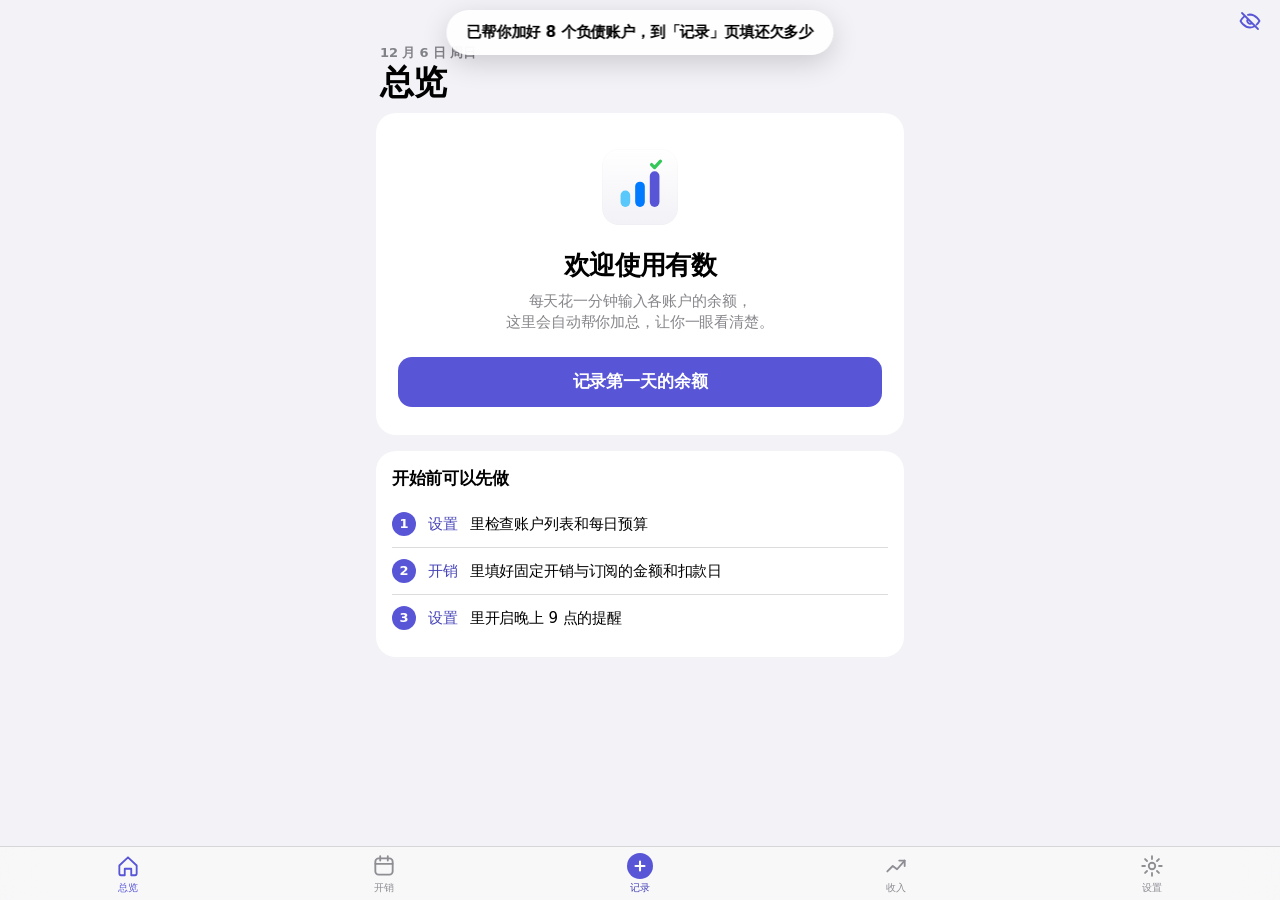
==== commit e8d72ae1: "Rename the app to 有数 with a new icon and indigo accent Display name, icons and accent colour change;" ====
--- a/index.html
+++ b/index.html
@@ -3,12 +3,12 @@
 <head>
   <meta charset="utf-8">
   <meta name="viewport" content="width=device-width, initial-scale=1, viewport-fit=cover">
-  <title>暖流 · 现金流</title>
+  <title>有数</title>
   <meta name="description" content="每天一分钟，看清自己有多少钱、多少可以用。">
   <meta name="theme-color" content="#F2F2F7">
   <meta name="mobile-web-app-capable" content="yes">
   <meta name="apple-mobile-web-app-capable" content="yes">
-  <meta name="apple-mobile-web-app-title" content="暖流">
+  <meta name="apple-mobile-web-app-title" content="有数">
   <link rel="manifest" href="manifest.webmanifest">
   <link rel="icon" href="icons/icon.svg" type="image/svg+xml">
   <link rel="apple-touch-icon" href="icons/icon-192.png">
@@ -22,7 +22,7 @@
       <svg class="eye-off" viewBox="0 0 24 24"><path d="M4 4l16 16M9.900 5.800A9.600 9.600 0 0 1 12 5.500c6 0 9.500 6.500 9.500 6.500a17 17 0 0 1-2.900 3.700M6.300 7.400A16.500 16.500 0 0 0 2.500 12s3.500 6.500 9.500 6.500c1.500 0 2.900-.400 4.100-1M9.900 9.900a3 3 0 0 0 4.200 4.200"/></svg>
     </button>
   </header>
-  <div class="large-title"><span id="page-sub"></span><h1 id="page-title">暖流</h1></div>
+  <div class="large-title"><span id="page-sub"></span><h1 id="page-title">有数</h1></div>
 
   <main id="view" tabindex="-1"></main>
 
@@ -49,6 +49,7 @@
 
   <script src="js/shared.js"></script>
   <script src="js/charts.js"></script>
+  <script src="js/insights.js"></script>
   <script src="js/seed-data.js"></script><!-- 只在 APK 里存在：一次性导入的个人资料 -->
   <script src="js/app.js"></script>
 </body>
--- a/css/styles.css
+++ b/css/styles.css
@@ -1,4 +1,4 @@
-/* 暖流 — iOS 原生风格主题 */
+/* 有数 — iOS 原生风格主题 */
 :root {
   --bg: #F2F2F7;              /* systemGroupedBackground */
   --card: #FFFFFF;            /* secondarySystemGroupedBackground */
@@ -8,9 +8,11 @@
   --sep: rgba(60, 60, 67, .18);     /* separator */
   --fill: rgba(120, 120, 128, .12); /* tertiarySystemFill */
   --fill-2: rgba(120, 120, 128, .2);
-  --tint: #FF9500;            /* systemOrange */
-  --tint-text: #C76A00;
-  --tint-bg: rgba(255, 149, 0, .14);
+  --tint: #5856D6;            /* systemIndigo */
+  --tint-text: #4644B8;
+  --tint-bg: rgba(88, 86, 214, .12);
+  --warn: #B25F00;            /* 快到期：保留琥珀色，和强调色区分 */
+  --warn-bg: rgba(255, 149, 0, .16);
   --green: #34C759;
   --good: #1F8A3B;
   --good-bg: rgba(52, 199, 89, .16);
@@ -41,7 +43,7 @@
 a { color: inherit; text-decoration: none; }
 button, input, select { font: inherit; color: inherit; letter-spacing: inherit; }
 button { cursor: pointer; border: 0; background: none; padding: 0; }
-:focus-visible { outline: 3px solid rgba(255, 149, 0, .5); outline-offset: 2px; border-radius: 8px; }
+:focus-visible { outline: 3px solid rgba(88, 86, 214, .5); outline-offset: 2px; border-radius: 8px; }
 
 /* ---------- 导航栏 + 大标题 ---------- */
 .navbar {
@@ -115,6 +117,28 @@
 .debt .chip.down { color: var(--bad); }
 .debt .chip.up { color: var(--good); }
 .debt-rows { margin-top: 10px; }
+.rcv-line { display: flex; justify-content: space-between; margin-top: 12px; padding-top: 12px; border-top: .5px solid var(--sep); font-size: 14px; color: var(--ink-2); }
+.rcv-line b { color: var(--tint-text); font-family: var(--rounded); }
+
+/* 每日一句 */
+.quote { display: flex; flex-direction: column; gap: 3px; width: 100%; text-align: left; margin-top: 14px; padding: 12px 14px; border-radius: 14px; background: var(--card); transition: opacity .15s; }
+.quote:active { opacity: .6; }
+.quote.swap { animation: page-in .35s ease-out both; }
+.quote-text { font-size: 15px; line-height: 1.5; color: var(--ink); }
+.quote-en { font-size: 12px; color: var(--ink-2); font-style: italic; }
+.quote-by { font-size: 12px; color: var(--ink-3); align-self: flex-end; }
+
+/* 建议 */
+.tips ul { display: grid; gap: 10px; }
+.tip { display: flex; gap: 12px; align-items: flex-start; padding: 12px; border-radius: 14px; background: var(--bg); }
+.tip.alert { background: var(--bad-bg); }
+.tip.good { background: var(--good-bg); }
+.tip-icon { flex: none; font-size: 20px; line-height: 1.3; }
+.tip strong { display: block; font-size: 15px; font-weight: 600; }
+.tip.alert strong { color: var(--bad); }
+.tip.good strong { color: var(--good); }
+.tip p { font-size: 13.500px; color: var(--ink-2); margin-top: 2px; line-height: 1.5; }
+.tips .btn.add { margin-top: 8px; }
 .debt-stats { display: grid; grid-template-columns: 1fr 1fr; gap: 12px; margin-top: 12px; padding-top: 12px; border-top: .5px solid var(--sep); }
 .debt-stats > * { display: flex; flex-direction: column; }
 .debt-stats span { font-size: 13px; color: var(--ink-2); }
@@ -246,7 +270,7 @@
 
 .tag { display: inline-block; padding: 1px 7px; border-radius: 6px; font-size: 11px; font-weight: 600; background: var(--fill); color: var(--ink-2); }
 .tag.ok { background: var(--good-bg); color: var(--good); }
-.tag.soon { background: var(--tint-bg); color: var(--tint-text); }
+.tag.soon { background: var(--warn-bg); color: var(--warn); }
 .tag.warn { background: var(--bad-bg); color: var(--bad); }
 
 .check { flex: none; width: 26px; height: 26px; border-radius: 50%; border: 1.500px solid var(--ink-3); display: grid; place-items: center; color: transparent; position: relative; transition: background-color .2s, border-color .2s, transform .4s var(--spring); }
